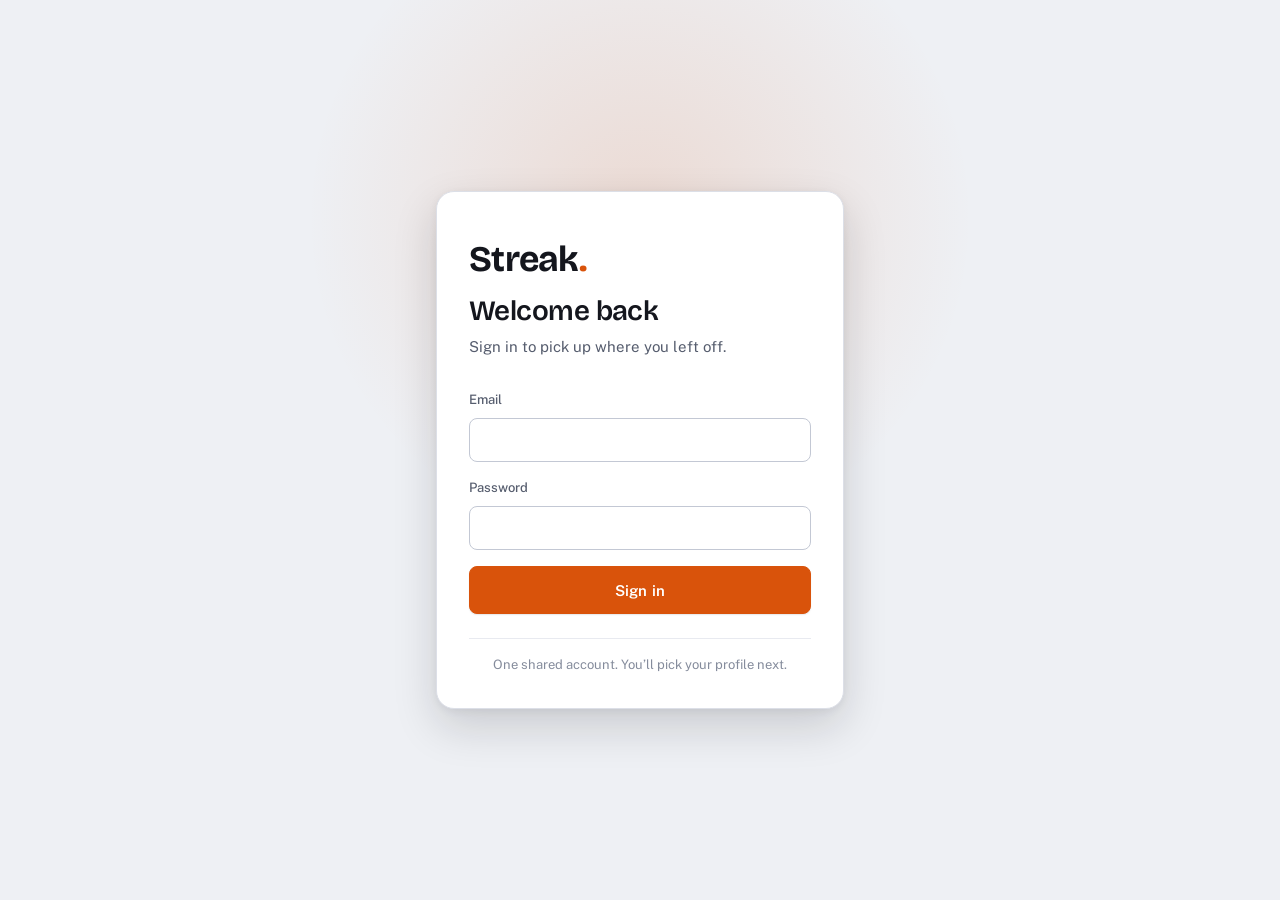
==== index.html @ fbc91087 "Add files via upload" ====
<!doctype html>
<html lang="en" data-booting>
<head>
  <meta charset="utf-8" />
  <meta name="viewport" content="width=device-width, initial-scale=1" />
  <meta name="color-scheme" content="light dark" />
  <meta http-equiv="Cache-Control" content="no-cache" />
  <meta name="description" content="Streak. — habits, finances and a trading journal in one place." />
  <title>Sign in · Streak.</title>

  <link rel="preconnect" href="https://fonts.googleapis.com" />
  <link rel="preconnect" href="https://fonts.gstatic.com" crossorigin />
  <link
    href="https://fonts.googleapis.com/css2?family=Bricolage+Grotesque:opsz,wdth,wght@12..96,75..100,400..800&family=JetBrains+Mono:wght@400;500;600&family=Public+Sans:ital,wght@0,400;0,500;0,600;1,400&display=swap"
    rel="stylesheet" />

  <link rel="stylesheet" href="css/tokens.css?v=42" />
  <link rel="stylesheet" href="css/base.css?v=42" />
  <link rel="stylesheet" href="css/components.css?v=42" />
</head>

<body class="auth-page">
  <main class="auth-card">
    <div class="auth-card__head">
      <span class="wordmark wordmark--lg"><b>Streak</b><i>.</i></span>
      <h1>Welcome back</h1>
      <p class="muted">Sign in to pick up where you left off.</p>
    </div>

    <form class="auth-form" id="signin-form" novalidate>
      <p class="banner banner--error" id="form-error" role="alert" hidden></p>

      <div class="field">
        <label class="label" for="email">Email</label>
        <input
          class="input"
          id="email"
          name="email"
          type="email"
          inputmode="email"
          autocomplete="username"
          autocapitalize="off"
          spellcheck="false"
          required
          autofocus />
      </div>

      <div class="field">
        <label class="label" for="password">Password</label>
        <input
          class="input"
          id="password"
          name="password"
          type="password"
          autocomplete="current-password"
          required />
      </div>

      <button class="btn btn--primary btn--lg btn--block" type="submit" id="submit">
        Sign in
      </button>
    </form>

    <p class="auth-note">One shared account. You’ll pick your profile next.</p>
  </main>

  <script type="module">
    import { redirectIfSignedIn, signIn, goTo, PICKER_PAGE } from './js/auth.js?v=42';
    import { showBanner, setBusy } from './js/ui.js?v=42';

    // Already signed in? Straight to the picker; the form never renders.
    await redirectIfSignedIn();

    const form = document.getElementById('signin-form');
    const errorBanner = document.getElementById('form-error');
    const submit = document.getElementById('submit');
    const email = document.getElementById('email');
    const password = document.getElementById('password');

    form.addEventListener('submit', async (event) => {
      event.preventDefault();
      showBanner(errorBanner, null);

      if (!email.value.trim()) {
        showBanner(errorBanner, 'Enter the email you sign in with.');
        email.focus();
        return;
      }
      if (!password.value) {
        showBanner(errorBanner, 'Enter your password.');
        password.focus();
        return;
      }

      setBusy(submit, true, 'Signing in…');
      try {
        await signIn(email.value, password.value);
        goTo(PICKER_PAGE);
      } catch (error) {
        setBusy(submit, false);
        showBanner(errorBanner, error.message);
        password.select();
      }
    });

    // Clear the error as soon as they start fixing it.
    for (const input of [email, password]) {
      input.addEventListener('input', () => showBanner(errorBanner, null), { once: false });
    }
  </script>
</body>
</html>
---- css/tokens.css ----
/* ==========================================================================
   Streak. — design tokens
   The only file in the project allowed to contain a raw colour value.
   Themes flip via [data-theme] on <html>; with no attribute we follow the OS.
   ========================================================================== */

:root {
  /* ---------- type ---------------------------------------------------- */
  /* Display carries the personality (the wordmark, the streak count, page
     titles). Body is quiet and legible. Mono is the number face — every
     figure in the app is set in it so columns line up. */
  --font-display: 'Bricolage Grotesque', 'Segoe UI Variable Display', system-ui, sans-serif;
  --font-body: 'Public Sans', 'Segoe UI', system-ui, -apple-system, sans-serif;
  --font-mono: 'JetBrains Mono', ui-monospace, 'Cascadia Mono', 'Consolas', monospace;

  --text-2xs: 0.6875rem;  /* 11 — table micro-labels */
  --text-xs:  0.75rem;    /* 12 */
  --text-sm:  0.8125rem;  /* 13 */
  --text-base:0.9375rem;  /* 15 — body */
  --text-md:  1.0625rem;  /* 17 */
  --text-lg:  1.375rem;   /* 22 */
  --text-xl:  1.75rem;    /* 28 */
  --text-2xl: 2.25rem;    /* 36 */
  --text-3xl: 3rem;       /* 48 */
  --text-4xl: 4.25rem;    /* 68 — the streak counter, nothing else */

  --leading-tight: 1.1;
  --leading-snug: 1.35;
  --leading-normal: 1.55;

  --tracking-tight: -0.02em;
  --tracking-normal: 0;
  --tracking-wide: 0.06em;
  --tracking-caps: 0.09em;

  --weight-normal: 400;
  --weight-medium: 500;
  --weight-semibold: 600;
  --weight-bold: 700;

  /* ---------- space ---------------------------------------------------- */
  --space-1: 0.25rem;   /* 4  */
  --space-2: 0.5rem;    /* 8  */
  --space-3: 0.75rem;   /* 12 */
  --space-4: 1rem;      /* 16 */
  --space-5: 1.5rem;    /* 24 */
  --space-6: 2rem;      /* 32 */
  --space-7: 2.5rem;    /* 40 */
  --space-8: 3.5rem;    /* 56 */
  --space-9: 5rem;      /* 80 */

  /* ---------- shape ---------------------------------------------------- */
  --radius-xs: 4px;
  --radius-sm: 8px;
  --radius-md: 12px;
  --radius-lg: 18px;
  --radius-xl: 26px;
  --radius-pill: 999px;

  --border-width: 1px;

  /* ---------- motion --------------------------------------------------- */
  --ease-out: cubic-bezier(0.2, 0.8, 0.2, 1);
  --ease-in-out: cubic-bezier(0.65, 0, 0.35, 1);
  --duration-fast: 110ms;
  --duration-base: 180ms;
  --duration-slow: 300ms;

  /* ---------- layout --------------------------------------------------- */
  --page-max: 1180px;
  --page-gutter: var(--space-5);
  --topbar-height: 60px;

  --z-base: 1;
  --z-sticky: 100;
  --z-modal: 400;
  --z-toast: 500;

  /* ======================================================================
     LIGHT THEME (default)
     Cool paper, not cream. Ink is blue-black, never pure #000.
     ====================================================================== */

  /* surfaces, back to front */
  --bg:            #eef0f4;
  --surface:       #ffffff;
  --surface-2:     #f5f6f9;
  --surface-sunk:  #e5e8ee;
  --surface-inverse: #14161d;

  /* lines */
  --border:        #dcdfe7;
  --border-strong: #c3c8d4;
  --border-subtle: #e8eaf0;

  /* text */
  --text:          #14161d;
  --text-muted:    #565d6e;
  --text-faint:    #858c9c;
  --text-inverse:  #f6f7fa;
  --text-on-accent:#ffffff;

  /* accent — ember. The streak is a flame; the app is named after it, so the
     one saturated colour in the chrome belongs to it. Green/red stay reserved
     for money so they never read as "brand". */
  --accent:        #d9530b;
  --accent-hover:  #bf480a;
  --accent-active: #a43e08;
  --accent-soft:   #fdece1;
  --accent-rgb:    217 83 11;

  --flame-from:    #f7a13b;
  --flame-to:      #d9530b;

  /* The climber. A mid-grey that holds against the mountain's --surface-2 in
     both themes, plus a near-white for muzzle, chest and paws. These are their
     own pair because no surface token stays light in dark mode — --surface is
     #ffffff here and #171a23 there, so white paws would turn black. */
  --cat-fur:       #7d8695;
  --cat-light:     #f7f9fc;
  --cat-line:      #2a2f3d;

  /* data / money */
  --positive:      #0b7d55;
  --positive-soft: #e2f4ec;
  --positive-rgb:  11 125 85;
  --negative:      #c33a34;
  --negative-soft: #fce9e8;
  --negative-rgb:  195 58 52;
  --neutral:       #6b7280;
  --neutral-soft:  #eceef2;

  /* status */
  --warning:       #a96a00;
  --warning-soft:  #fdf1dc;
  --info:          #2b5fd9;
  --info-soft:     #e6ecfd;

  /* interaction */
  --focus:         #1f5fe0;
  --overlay:       rgb(18 20 27 / 0.42);
  --hover-wash:    rgb(18 20 27 / 0.04);
  --press-wash:    rgb(18 20 27 / 0.08);
  --track:         #d8dbe4;

  --shadow-sm: 0 1px 2px rgb(18 20 27 / 0.06), 0 1px 1px rgb(18 20 27 / 0.04);
  --shadow-md: 0 4px 12px rgb(18 20 27 / 0.08), 0 1px 3px rgb(18 20 27 / 0.05);
  --shadow-lg: 0 18px 44px rgb(18 20 27 / 0.16), 0 2px 8px rgb(18 20 27 / 0.06);
  --shadow-accent: 0 6px 20px rgb(var(--accent-rgb) / 0.28);

  /* Chart series — assigned in charts.js, in this fixed order, never cycled.
     Six slots, each a different hue family; a seventh category folds into
     "Other" rather than inventing a colour. Validated for every pair, not just
     neighbours: lightness band, chroma floor, protan/deutan/tritan separation,
     and 3:1 against the chart surface. Dark is its own set of steps, not a
     lightened flip of these. Re-run the checker before changing any of them. */
  --series-1: #d9530b;  /* ember  */
  --series-2: #057aa5;  /* teal   */
  --series-3: #4d9965;  /* green  */
  --series-4: #a282cb;  /* lilac  */
  --series-5: #604183;  /* violet */
  --series-6: #883d22;  /* brick  */
  --series-other: #6b7280;
}

/* ======================================================================
   DARK THEME
   Deep indigo-slate. Not near-black, not a grey wash — it has a hue.
   ====================================================================== */
:root[data-theme='dark'] {
  --bg:            #0e1017;
  --surface:       #171a23;
  --surface-2:     #1e2230;
  --surface-sunk:  #0a0c12;
  --surface-inverse: #f2f4f8;

  --border:        #2a2f3d;
  --border-strong: #3b4254;
  --border-subtle: #21262f;

  --text:          #e9ebf2;
  --text-muted:    #9aa2b6;
  --text-faint:    #6d768c;
  --text-inverse:  #14161d;
  --text-on-accent:#1a0d04;

  --accent:        #ff8a3d;
  --accent-hover:  #ff9d5c;
  --accent-active: #f0762a;
  --accent-soft:   #2c1b10;
  --accent-rgb:    255 138 61;

  --flame-from:    #ffc36b;
  --flame-to:      #ff6a2b;

  /* Fur lifts and the light tone drops, so both stay readable on the dark
     mountain; the line stays near-black, as an outline should. */
  --cat-fur:       #8e97a8;
  --cat-light:     #eef1f7;
  --cat-line:      #12141b;

  --positive:      #3ed69a;
  --positive-soft: #122b23;
  --positive-rgb:  62 214 154;
  --negative:      #ff6b66;
  --negative-soft: #2e1717;
  --negative-rgb:  255 107 102;
  --neutral:       #8b93a6;
  --neutral-soft:  #232735;

  --warning:       #e8b04b;
  --warning-soft:  #2b2213;
  --info:          #6f9bff;
  --info-soft:     #151d33;

  --focus:         #7aa5ff;
  --overlay:       rgb(4 5 8 / 0.66);
  --hover-wash:    rgb(255 255 255 / 0.05);
  --press-wash:    rgb(255 255 255 / 0.09);
  --track:         #2f3546;

  --shadow-sm: 0 1px 2px rgb(0 0 0 / 0.5);
  --shadow-md: 0 6px 18px rgb(0 0 0 / 0.45);
  --shadow-lg: 0 24px 56px rgb(0 0 0 / 0.6);
  --shadow-accent: 0 6px 24px rgb(var(--accent-rgb) / 0.3);

  --series-1: #ca6d2b;  /* ember  */
  --series-2: #1276a4;  /* teal   */
  --series-3: #3ea17a;  /* green  */
  --series-4: #9284ce;  /* lilac  */
  --series-5: #6b4fd1;  /* violet */
  --series-6: #9e506f;  /* mauve  */
  --series-other: #8b93a6;
}

/* No explicit choice yet (pre-login, or "System") — follow the OS.
   Duplicated rather than @import-ed so a theme swap is one attribute. */
@media (prefers-color-scheme: dark) {
  :root:not([data-theme='light']):not([data-theme='dark']) {
    --bg:            #0e1017;
    --surface:       #171a23;
    --surface-2:     #1e2230;
    --surface-sunk:  #0a0c12;
    --surface-inverse: #f2f4f8;

    --border:        #2a2f3d;
    --border-strong: #3b4254;
    --border-subtle: #21262f;

    --text:          #e9ebf2;
    --text-muted:    #9aa2b6;
    --text-faint:    #6d768c;
    --text-inverse:  #14161d;
    --text-on-accent:#1a0d04;

    --accent:        #ff8a3d;
    --accent-hover:  #ff9d5c;
    --accent-active: #f0762a;
    --accent-soft:   #2c1b10;
    --accent-rgb:    255 138 61;

    --flame-from:    #ffc36b;
    --flame-to:      #ff6a2b;

    --cat-fur:       #8e97a8;
    --cat-light:     #eef1f7;
    --cat-line:      #12141b;

    --positive:      #3ed69a;
    --positive-soft: #122b23;
    --positive-rgb:  62 214 154;
    --negative:      #ff6b66;
    --negative-soft: #2e1717;
    --negative-rgb:  255 107 102;
    --neutral:       #8b93a6;
    --neutral-soft:  #232735;

    --warning:       #e8b04b;
    --warning-soft:  #2b2213;
    --info:          #6f9bff;
    --info-soft:     #151d33;

    --focus:         #7aa5ff;
    --overlay:       rgb(4 5 8 / 0.66);
    --hover-wash:    rgb(255 255 255 / 0.05);
    --press-wash:    rgb(255 255 255 / 0.09);
    --track:         #2f3546;

    --shadow-sm: 0 1px 2px rgb(0 0 0 / 0.5);
    --shadow-md: 0 6px 18px rgb(0 0 0 / 0.45);
    --shadow-lg: 0 24px 56px rgb(0 0 0 / 0.6);
    --shadow-accent: 0 6px 24px rgb(var(--accent-rgb) / 0.3);

    --series-1: #ca6d2b;  /* ember  */
    --series-2: #1276a4;  /* teal   */
    --series-3: #3ea17a;  /* green  */
    --series-4: #9284ce;  /* lilac  */
    --series-5: #6b4fd1;  /* violet */
    --series-6: #9e506f;  /* mauve  */
    --series-other: #8b93a6;
  }
}

/* Profile avatar palette. Offered in the "add profile" swatch picker and
   stored per profile as a hex string, so these are values not variables. */
:root {
  --avatar-1: #d9530b;
  --avatar-2: #2b5fd9;
  --avatar-3: #0b7d55;
  --avatar-4: #8b5cf6;
  --avatar-5: #0e8ea3;
  --avatar-6: #c2417f;
  --avatar-7: #b8860b;
  --avatar-8: #4a5568;
}
---- css/base.css ----
/* ==========================================================================
   Streak. — reset, typography, layout primitives
   No literal colours here. Everything comes from tokens.css.
   ========================================================================== */

*,
*::before,
*::after { box-sizing: border-box; }

* { margin: 0; }

html {
  -webkit-text-size-adjust: 100%;
  text-size-adjust: 100%;
  color-scheme: light;
  scrollbar-color: var(--border-strong) transparent;
  /* How much of the top of the viewport is covered by pinned chrome, so that
     anything the browser scrolls to of its own accord — a focused control, an
     in-page anchor — clears it instead of landing underneath. Pages with a
     sticky banner set --sticky-top from JS once they know its height; on pages
     without one the fallback is just the top bar. */
  scroll-padding-top: calc(var(--sticky-top, var(--topbar-height)) + var(--space-3));
}
:root[data-theme='dark'] { color-scheme: dark; }
@media (prefers-color-scheme: dark) {
  :root:not([data-theme='light']):not([data-theme='dark']) { color-scheme: dark; }
}

body {
  min-height: 100dvh;
  background: var(--bg);
  color: var(--text);
  font-family: var(--font-body);
  font-size: var(--text-base);
  line-height: var(--leading-normal);
  font-synthesis-weight: none;
  -webkit-font-smoothing: antialiased;
  text-rendering: optimizeLegibility;
}

/* The session guard hides the page until auth.js has decided whether this
   visitor belongs here — otherwise protected content flashes before the
   redirect. The animation is a failsafe: if the module never runs (CDN down,
   JS error), the page reveals itself after 4s instead of staying blank
   forever. Zero-duration, so it is motion-safe. */
html[data-booting] body {
  visibility: hidden;
  animation: guard-failsafe 0s linear 4s forwards;
}
@keyframes guard-failsafe { to { visibility: visible; } }

img, svg, video, canvas { display: block; max-width: 100%; }
svg { fill: currentColor; }

input, button, textarea, select {
  font: inherit;
  color: inherit;
}

button { background: none; border: none; padding: 0; cursor: pointer; }

/* ---------- headings ------------------------------------------------- */

h1, h2, h3, h4 {
  font-family: var(--font-display);
  font-weight: var(--weight-semibold);
  line-height: var(--leading-tight);
  letter-spacing: var(--tracking-tight);
  text-wrap: balance;
}
h1 { font-size: var(--text-xl); }
h2 { font-size: var(--text-lg); }
h3 { font-size: var(--text-md); }
h4 { font-size: var(--text-base); }

p { text-wrap: pretty; }

a {
  color: var(--accent);
  text-decoration-thickness: 1px;
  text-underline-offset: 0.2em;
}
a:hover { color: var(--accent-hover); }

small { font-size: var(--text-sm); }

::selection {
  background: var(--accent);
  color: var(--text-on-accent);
}

/* ---------- focus ------------------------------------------------------ */

:focus { outline: none; }
:focus-visible {
  outline: 2px solid var(--focus);
  outline-offset: 2px;
  border-radius: var(--radius-xs);
}

/* ---------- numbers ---------------------------------------------------- */
/* Every figure in the product — P&L, R:R, amounts, streak counts — is set
   in the mono face with tabular figures so columns align. */

.num,
[data-num],
td.num,
th.num {
  font-family: var(--font-mono);
  font-variant-numeric: tabular-nums;
  font-feature-settings: 'tnum' 1, 'zero' 1;
  letter-spacing: -0.01em;
}
.num--positive { color: var(--positive); }
.num--negative { color: var(--negative); }
.num--muted { color: var(--text-muted); }

/* ---------- layout primitives ------------------------------------------ */

.page {
  width: 100%;
  max-width: var(--page-max);
  margin-inline: auto;
  padding-inline: var(--page-gutter);
  padding-block: var(--space-6) var(--space-9);
}

.page-head {
  display: flex;
  flex-wrap: wrap;
  align-items: flex-end;
  justify-content: space-between;
  gap: var(--space-4);
  margin-bottom: var(--space-6);
}
.page-head h1 { font-size: var(--text-2xl); }
.page-head p { color: var(--text-muted); }

/* The greeting under the heading. Soft, unhurried, and deliberately without
   animation — it should read like a note left on the counter, not an event. */
.greeting {
  margin-top: var(--space-2);
  max-width: 52ch;
  font-family: var(--font-display);
  font-size: var(--text-md);
  font-weight: var(--weight-normal);
  line-height: var(--leading-snug);
  color: var(--text-muted);
  text-wrap: pretty;
}

.stack { display: flex; flex-direction: column; gap: var(--space-4); }
.stack-sm { display: flex; flex-direction: column; gap: var(--space-2); }
.stack-lg { display: flex; flex-direction: column; gap: var(--space-6); }

.row {
  display: flex;
  align-items: center;
  gap: var(--space-3);
}
.row-between { justify-content: space-between; }
.row-end { justify-content: flex-end; }
.row-wrap { flex-wrap: wrap; }

.grid {
  display: grid;
  gap: var(--space-4);
  grid-template-columns: repeat(auto-fill, minmax(min(240px, 100%), 1fr));
}

.spacer { flex: 1 1 auto; }

/* ---------- text utilities --------------------------------------------- */

.muted { color: var(--text-muted); }
.faint { color: var(--text-faint); }
.eyebrow {
  font-size: var(--text-2xs);
  font-weight: var(--weight-semibold);
  letter-spacing: var(--tracking-caps);
  text-transform: uppercase;
  color: var(--text-faint);
}
.display { font-family: var(--font-display); letter-spacing: var(--tracking-tight); }
.truncate { overflow: hidden; text-overflow: ellipsis; white-space: nowrap; }

/* Visible only to screen readers, until focused (skip links). */
.sr-only {
  position: absolute;
  width: 1px; height: 1px;
  padding: 0; margin: -1px;
  overflow: hidden;
  clip-path: inset(50%);
  white-space: nowrap;
}
.sr-only:focus-visible {
  position: fixed;
  top: var(--space-3); left: var(--space-3);
  width: auto; height: auto;
  padding: var(--space-2) var(--space-4);
  clip-path: none;
  background: var(--surface);
  border: var(--border-width) solid var(--border-strong);
  border-radius: var(--radius-sm);
  z-index: var(--z-toast);
}

[hidden] { display: none !important; }

/* ---------- motion ------------------------------------------------------ */

/* Motion is ON by default, whatever the operating system says.
 *
 * This app deliberately overrides the OS "reduce motion" preference. The
 * animations are the product here, not decoration — the climber's height is
 * how today's progress is read — and with the system setting on, the app came
 * up with all of it switched off.
 *
 * Every reduced-motion block in this project is gated on one attribute, so
 * putting the operating system back in charge is a single edit:
 *
 *     <html data-motion="system">
 *
 * With that attribute present, this rule and its counterparts in
 * components.css take effect exactly as they did before, and
 * prefersReducedMotion() in ui.js and charts.js agrees with them. With the
 * attribute absent — the default — motion always plays.
 */
@media (prefers-reduced-motion: reduce) {
  :root[data-motion='system'] *,
  :root[data-motion='system'] *::before,
  :root[data-motion='system'] *::after {
    animation-duration: 0.001ms !important;
    animation-iteration-count: 1 !important;
    transition-duration: 0.001ms !important;
    scroll-behavior: auto !important;
  }
}

/* ---------- scrollbars (WebKit) ----------------------------------------- */

::-webkit-scrollbar { width: 10px; height: 10px; }
::-webkit-scrollbar-track { background: transparent; }
::-webkit-scrollbar-thumb {
  background: var(--border-strong);
  border: 3px solid var(--bg);
  border-radius: var(--radius-pill);
}
::-webkit-scrollbar-thumb:hover { background: var(--text-faint); }

/* ---------- touch targets ------------------------------------------------ */

/* On a touch screen every control clears 44px. Desktop keeps its density —
   a mouse doesn't need the room, and the tables would double in height. */
@media (pointer: coarse) {
  .btn,
  .btn--sm,
  .btn--icon,
  .input,
  .select,
  .segmented button,
  .calendar__arrow,
  .toast__close,
  .collapse > summary {
    min-height: 44px;
  }
  .btn--icon { width: 44px; }
  .swatch { width: 44px; height: 44px; }
  .task-row input[type='checkbox'],
  .rule input[type='checkbox'] {
    width: 24px;
    height: 24px;
  }
  /* The row itself is the target; the box just has to be hittable inside it. */
  .task-row, .rule { padding-block: var(--space-3); }
  .habit-check { width: 44px; height: 44px; }
  .edit-row { padding-block: var(--space-2); }
}

/* ---------- narrow screens ----------------------------------------------- */

/* 375px is the floor: nothing may scroll sideways at that width except the
   things that are meant to (tables, the calendar's own grid). */
@media (max-width: 420px) {
  :root { --page-gutter: var(--space-4); }

  .page { padding-block: var(--space-5) var(--space-8); }
  .page-head { gap: var(--space-3); }
  .page-head h1 { font-size: var(--text-xl); }

  .card, .panel { padding: var(--space-4); }
  .modal { width: calc(100vw - var(--space-4) * 2); }
  .modal__head, .modal__body, .modal__foot { padding-inline: var(--space-4); }
  .modal__foot { flex-direction: column-reverse; }
  .modal__foot .btn { width: 100%; }

  /* Stack anything that was a row of controls. */
  .quick-add > * { flex: 1 1 100%; }
  .entry-form, .form-grid { grid-template-columns: 1fr; }
  .segmented { width: 100%; }
  .segmented button { flex: 1 1 0; }

  .stat-strip { grid-template-columns: repeat(2, minmax(0, 1fr)); }
  .stat-card__value { font-size: var(--text-md); }

  .objective-grid { grid-template-columns: 1fr; }
  .cal-cell { min-height: 38px; }
  .cal-cell__count { display: none; }

  .streak__value { font-size: var(--text-3xl); }
}

/* ---------- print -------------------------------------------------------- */

@media print {
  body { background: none; }
  .topbar, .toast-region, .btn { display: none !important; }
}
---- css/components.css ----
/* ==========================================================================
   Streak. — components
   Buttons, forms, cards, tables, modals, nav, toasts, and the streak mark.
   No literal colours here. Everything comes from tokens.css.
   ========================================================================== */

/* ==========================================================================
   Wordmark
   The name is always "Streak." — the period is part of it, and it carries
   the accent so the brand colour is stated once, small, in every view.
   ========================================================================== */

.wordmark {
  font-family: var(--font-display);
  font-weight: var(--weight-bold);
  font-size: var(--text-md);
  letter-spacing: var(--tracking-tight);
  color: var(--text);
  text-decoration: none;
  display: inline-flex;
  align-items: baseline;
}
.wordmark:hover { color: var(--text); }
.wordmark b { font-weight: inherit; }
.wordmark i {
  font-style: normal;
  color: var(--accent);
}
.wordmark--lg { font-size: var(--text-2xl); }

/* ==========================================================================
   Buttons
   ========================================================================== */

.btn {
  --btn-bg: transparent;
  --btn-fg: var(--text);
  --btn-border: transparent;
  display: inline-flex;
  align-items: center;
  justify-content: center;
  gap: var(--space-2);
  min-height: 40px;
  padding: 0 var(--space-4);
  border: var(--border-width) solid var(--btn-border);
  border-radius: var(--radius-sm);
  background: var(--btn-bg);
  color: var(--btn-fg);
  font-size: var(--text-sm);
  font-weight: var(--weight-semibold);
  letter-spacing: 0.01em;
  white-space: nowrap;
  cursor: pointer;
  transition:
    background var(--duration-fast) var(--ease-out),
    border-color var(--duration-fast) var(--ease-out),
    transform var(--duration-fast) var(--ease-out),
    box-shadow var(--duration-fast) var(--ease-out);
}
.btn:active:not(:disabled) { transform: translateY(1px); }
.btn:disabled,
.btn[aria-disabled='true'] {
  opacity: 0.5;
  cursor: not-allowed;
  transform: none;
}

.btn--primary {
  --btn-bg: var(--accent);
  --btn-fg: var(--text-on-accent);
  --btn-border: var(--accent);
  box-shadow: var(--shadow-sm);
}
.btn--primary:hover:not(:disabled) {
  --btn-bg: var(--accent-hover);
  --btn-border: var(--accent-hover);
  box-shadow: var(--shadow-accent);
}
.btn--primary:active:not(:disabled) {
  --btn-bg: var(--accent-active);
  --btn-border: var(--accent-active);
}

.btn--secondary {
  --btn-bg: var(--surface);
  --btn-fg: var(--text);
  --btn-border: var(--border-strong);
}
.btn--secondary:hover:not(:disabled) { --btn-bg: var(--surface-2); }

.btn--ghost { --btn-fg: var(--text-muted); }
.btn--ghost:hover:not(:disabled) {
  --btn-bg: var(--hover-wash);
  --btn-fg: var(--text);
}

.btn--danger {
  --btn-fg: var(--negative);
  --btn-border: var(--border);
}
.btn--danger:hover:not(:disabled) {
  --btn-bg: var(--negative-soft);
  --btn-border: var(--negative);
}

.btn--block { width: 100%; }
.btn--lg { min-height: 48px; padding-inline: var(--space-5); font-size: var(--text-base); }
.btn--sm { min-height: 32px; padding-inline: var(--space-3); font-size: var(--text-xs); }

.btn--icon {
  min-height: 40px;
  width: 40px;
  padding: 0;
  border-radius: var(--radius-sm);
  color: var(--text-muted);
}
.btn--icon:hover:not(:disabled) { background: var(--hover-wash); color: var(--text); }

/* Busy state: the label is swapped for a spinner by ui.js setBusy(). */
.btn__spinner {
  width: 15px;
  height: 15px;
  border: 2px solid currentColor;
  border-right-color: transparent;
  border-radius: 50%;
  animation: spin 620ms linear infinite;
}
@keyframes spin { to { transform: rotate(360deg); } }

/* ==========================================================================
   Forms
   ========================================================================== */

.field { display: flex; flex-direction: column; gap: var(--space-2); }

.label {
  font-size: var(--text-sm);
  font-weight: var(--weight-medium);
  color: var(--text-muted);
}

.input,
.select,
.textarea {
  width: 100%;
  min-height: 44px;
  padding: var(--space-2) var(--space-3);
  background: var(--surface);
  color: var(--text);
  border: var(--border-width) solid var(--border-strong);
  border-radius: var(--radius-sm);
  font-size: var(--text-base);
  transition:
    border-color var(--duration-fast) var(--ease-out),
    box-shadow var(--duration-fast) var(--ease-out);
}
.input::placeholder,
.textarea::placeholder { color: var(--text-faint); }

.input:hover:not(:disabled),
.select:hover:not(:disabled),
.textarea:hover:not(:disabled) { border-color: var(--text-faint); }

.input:focus-visible,
.select:focus-visible,
.textarea:focus-visible {
  outline: none;
  border-color: var(--focus);
  box-shadow: 0 0 0 3px rgb(var(--accent-rgb) / 0.18);
}

.input:disabled,
.select:disabled,
.textarea:disabled {
  background: var(--surface-sunk);
  color: var(--text-faint);
  cursor: not-allowed;
}

.input[aria-invalid='true'],
.select[aria-invalid='true'] {
  border-color: var(--negative);
}

/* The reason, under the field it belongs to rather than at the top of a form. */
.field__error {
  font-size: var(--text-sm);
  color: var(--negative);
  display: flex;
  gap: var(--space-2);
}
.field__error::before { content: '↑'; opacity: 0.7; }

.textarea { min-height: 96px; resize: vertical; line-height: var(--leading-snug); }

/* Numbers are typed and read in the mono face, same as everywhere else. */
.input[type='number'],
.input[type='date'],
.input--num {
  font-family: var(--font-mono);
  font-variant-numeric: tabular-nums;
}

.select {
  appearance: none;
  padding-right: var(--space-6);
  background-image: linear-gradient(45deg, transparent 50%, currentColor 50%),
                    linear-gradient(135deg, currentColor 50%, transparent 50%);
  background-position: right var(--space-4) center, right calc(var(--space-4) - 5px) center;
  background-size: 5px 5px, 5px 5px;
  background-repeat: no-repeat;
  cursor: pointer;
}

.hint { font-size: var(--text-sm); color: var(--text-faint); }
.error-text { font-size: var(--text-sm); color: var(--negative); }

/* Inline form-level message (login failures, save failures). */
.banner {
  display: flex;
  gap: var(--space-3);
  align-items: flex-start;
  padding: var(--space-3) var(--space-4);
  border-radius: var(--radius-sm);
  font-size: var(--text-sm);
  border: var(--border-width) solid transparent;
}
.banner--error {
  background: var(--negative-soft);
  border-color: rgb(var(--negative-rgb) / 0.35);
  color: var(--negative);
}
.banner--info { background: var(--info-soft); color: var(--info); }
.banner--success { background: var(--positive-soft); color: var(--positive); }

/* Toggle switch (habit active flags, rule checklist, appearance) */
.switch {
  position: relative;
  display: inline-flex;
  align-items: center;
  flex-shrink: 0;
  width: 44px;
  height: 26px;
  cursor: pointer;
}
.switch input {
  position: absolute;
  opacity: 0;
  width: 100%; height: 100%;
  margin: 0;
  cursor: pointer;
}
.switch__track {
  width: 100%;
  height: 100%;
  border-radius: var(--radius-pill);
  background: var(--track);
  transition: background var(--duration-base) var(--ease-out);
}
.switch__track::after {
  content: '';
  position: absolute;
  top: 3px; left: 3px;
  width: 20px; height: 20px;
  border-radius: 50%;
  background: var(--surface);
  box-shadow: var(--shadow-sm);
  transition: transform var(--duration-base) var(--ease-out);
}
.switch input:checked + .switch__track { background: var(--accent); }
.switch input:checked + .switch__track::after { transform: translateX(18px); }
.switch input:focus-visible + .switch__track {
  outline: 2px solid var(--focus);
  outline-offset: 2px;
}

/* Segmented control (long/short, comparison/solo, settings tabs) */
.segmented {
  display: inline-flex;
  /* Long labels wrap to a second row rather than pushing past the viewport. */
  flex-wrap: wrap;
  padding: 3px;
  gap: 2px;
  background: var(--surface-sunk);
  border-radius: var(--radius-sm);
}
.segmented button {
  padding: var(--space-2) var(--space-4);
  border-radius: calc(var(--radius-sm) - 2px);
  font-size: var(--text-sm);
  font-weight: var(--weight-medium);
  color: var(--text-muted);
  transition: background var(--duration-fast) var(--ease-out),
              color var(--duration-fast) var(--ease-out);
}
.segmented button:hover { color: var(--text); }
.segmented button[aria-pressed='true'],
.segmented button[aria-selected='true'] {
  background: var(--surface);
  color: var(--text);
  box-shadow: var(--shadow-sm);
}

/* Colour swatch picker (profile colour) */
.swatches { display: flex; flex-wrap: wrap; gap: var(--space-2); }
.swatch {
  width: 34px;
  height: 34px;
  border-radius: 50%;
  border: 2px solid transparent;
  outline-offset: 3px;
  background-clip: content-box;
  padding: 3px;
  transition: transform var(--duration-fast) var(--ease-out);
}
.swatch:hover { transform: scale(1.08); }
.swatch[aria-pressed='true'] { border-color: var(--text); }

/* ==========================================================================
   Cards & surfaces
   ========================================================================== */

.card {
  background: var(--surface);
  border: var(--border-width) solid var(--border);
  border-radius: var(--radius-md);
  padding: var(--space-5);
}
.card--flush { padding: 0; overflow: hidden; }
.card--raised { box-shadow: var(--shadow-md); }

.card__head {
  display: flex;
  align-items: center;
  justify-content: space-between;
  gap: var(--space-3);
  margin-bottom: var(--space-4);
}
.card__title {
  font-family: var(--font-display);
  font-size: var(--text-md);
  font-weight: var(--weight-semibold);
}

/* Stat tile (win rate, total P&L, net…) */
.stat {
  display: flex;
  flex-direction: column;
  gap: var(--space-1);
  padding: var(--space-4);
  background: var(--surface);
  border: var(--border-width) solid var(--border);
  border-radius: var(--radius-md);
}
.stat__label {
  font-size: var(--text-2xs);
  font-weight: var(--weight-semibold);
  letter-spacing: var(--tracking-caps);
  text-transform: uppercase;
  color: var(--text-faint);
}
.stat__value {
  font-family: var(--font-mono);
  font-variant-numeric: tabular-nums;
  font-size: var(--text-lg);
  font-weight: var(--weight-medium);
  letter-spacing: var(--tracking-tight);
}
.stat__meta { font-size: var(--text-sm); color: var(--text-muted); }

/* ==========================================================================
   Avatar
   Colour comes from the profile row, so it is set inline as --avatar.
   ========================================================================== */

.avatar {
  --avatar: var(--neutral);
  display: grid;
  place-items: center;
  flex-shrink: 0;
  width: 40px;
  height: 40px;
  border-radius: 50%;
  background: var(--avatar);
  color: var(--text-on-accent);
  font-family: var(--font-display);
  font-weight: var(--weight-bold);
  font-size: var(--text-sm);
  line-height: 1;
  letter-spacing: 0;
  text-transform: uppercase;
  -webkit-user-select: none;
  user-select: none;
}
.avatar--lg { width: 64px; height: 64px; font-size: var(--text-lg); }
.avatar--xl { width: 84px; height: 84px; font-size: var(--text-xl); }
.avatar--sm { width: 28px; height: 28px; font-size: var(--text-xs); }

/* ==========================================================================
   The streak mark — the signature element
   A flame whose glow scales with the count, the number in the display face
   over a flame gradient, and the last seven days as a row of embers.
   ========================================================================== */

.streak {
  display: inline-flex;
  align-items: center;
  gap: var(--space-3);
}

.streak__flame {
  position: relative;
  display: grid;
  place-items: center;
  width: 44px;
  height: 44px;
  flex-shrink: 0;
}
.streak__flame::before {
  content: '';
  position: absolute;
  inset: 0;
  border-radius: 50%;
  background: radial-gradient(circle at 50% 62%,
    rgb(var(--accent-rgb) / 0.38), transparent 68%);
  animation: ember 3.4s var(--ease-in-out) infinite;
}
.streak__flame svg {
  position: relative;
  width: 26px;
  height: 26px;
  fill: url(#streak-flame-gradient);
  color: var(--accent);
}
@keyframes ember {
  0%, 100% { transform: scale(1); opacity: 0.85; }
  50%      { transform: scale(1.14); opacity: 1; }
}

.streak__value {
  font-family: var(--font-display);
  font-size: var(--text-4xl);
  font-weight: var(--weight-bold);
  line-height: 0.9;
  letter-spacing: -0.045em;
  font-variant-numeric: tabular-nums;
  background: linear-gradient(168deg, var(--flame-from), var(--flame-to));
  -webkit-background-clip: text;
  background-clip: text;
  color: transparent;
}
/* A count of zero is not a flame — it is an invitation. */
.streak[data-count='0'] .streak__value {
  background: none;
  color: var(--text-faint);
  -webkit-text-fill-color: currentColor;
}
.streak[data-count='0'] .streak__flame::before { animation: none; opacity: 0.25; }

.streak__unit {
  display: block;
  font-size: var(--text-2xs);
  font-weight: var(--weight-semibold);
  letter-spacing: var(--tracking-caps);
  text-transform: uppercase;
  color: var(--text-faint);
  margin-top: var(--space-1);
}

.streak--sm .streak__value { font-size: var(--text-lg); }
.streak--sm .streak__flame { width: 26px; height: 26px; }
.streak--sm .streak__flame svg { width: 16px; height: 16px; }

/* Seven-day ember trail */
.streak-trail { display: inline-flex; gap: 4px; }
.streak-trail span {
  width: 9px;
  height: 9px;
  border-radius: 2px;
  background: var(--surface-sunk);
  border: var(--border-width) solid var(--border);
}
.streak-trail span[data-done='true'] {
  background: linear-gradient(160deg, var(--flame-from), var(--flame-to));
  border-color: transparent;
}

/* ==========================================================================
   Top bar & nav
   ========================================================================== */

.topbar {
  position: sticky;
  top: 0;
  z-index: var(--z-sticky);
  display: flex;
  align-items: center;
  gap: var(--space-5);
  height: var(--topbar-height);
  padding-inline: var(--page-gutter);
  background: var(--surface);
  border-bottom: var(--border-width) solid var(--border);
}
.topbar__inner {
  display: flex;
  align-items: center;
  gap: var(--space-5);
  width: 100%;
  max-width: var(--page-max);
  margin-inline: auto;
}

.nav { display: flex; gap: var(--space-1); }
.nav a {
  padding: var(--space-2) var(--space-3);
  border-radius: var(--radius-sm);
  color: var(--text-muted);
  font-size: var(--text-sm);
  font-weight: var(--weight-medium);
  text-decoration: none;
  transition: background var(--duration-fast) var(--ease-out),
              color var(--duration-fast) var(--ease-out);
}
.nav a:hover { background: var(--hover-wash); color: var(--text); }
.nav a[aria-current='page'] {
  color: var(--text);
  background: var(--accent-soft);
}

@media (max-width: 640px) {
  .topbar { height: auto; padding-block: var(--space-3); }
  .topbar__inner { flex-wrap: wrap; }
  .nav { order: 3; width: 100%; overflow-x: auto; }
}

/* ==========================================================================
   Tables
   ========================================================================== */

.table-wrap { overflow-x: auto; }

.table {
  width: 100%;
  border-collapse: collapse;
  font-size: var(--text-sm);
}
.table th {
  position: sticky;
  top: 0;
  z-index: var(--z-base);
  padding: var(--space-3) var(--space-4);
  background: var(--surface-2);
  border-bottom: var(--border-width) solid var(--border);
  text-align: left;
  font-size: var(--text-2xs);
  font-weight: var(--weight-semibold);
  letter-spacing: var(--tracking-caps);
  text-transform: uppercase;
  color: var(--text-faint);
  white-space: nowrap;
}
.table th[aria-sort] { cursor: pointer; -webkit-user-select: none; user-select: none; }
.table th[aria-sort]:hover { color: var(--text); }
.table th[aria-sort='ascending']::after { content: ' ↑'; color: var(--accent); }
.table th[aria-sort='descending']::after { content: ' ↓'; color: var(--accent); }

.table td {
  padding: var(--space-3) var(--space-4);
  border-bottom: var(--border-width) solid var(--border-subtle);
  vertical-align: middle;
}
.table tbody tr:hover { background: var(--hover-wash); }
.table .align-right { text-align: right; }

/* ==========================================================================
   Chips & badges
   ========================================================================== */

.chip {
  display: inline-flex;
  align-items: center;
  gap: var(--space-1);
  padding: 3px var(--space-2);
  border-radius: var(--radius-xs);
  background: var(--neutral-soft);
  color: var(--text-muted);
  font-size: var(--text-xs);
  font-weight: var(--weight-medium);
  white-space: nowrap;
}
.chip--win { background: var(--positive-soft); color: var(--positive); }
.chip--loss { background: var(--negative-soft); color: var(--negative); }
.chip--breakeven { background: var(--neutral-soft); color: var(--text-muted); }
.chip--accent { background: var(--accent-soft); color: var(--accent); }

/* ==========================================================================
   Modal
   ========================================================================== */

.modal {
  width: min(480px, calc(100vw - var(--space-5) * 2));
  padding: 0;
  border: var(--border-width) solid var(--border);
  border-radius: var(--radius-lg);
  background: var(--surface);
  color: var(--text);
  box-shadow: var(--shadow-lg);
}
.modal::backdrop {
  background: var(--overlay);
  -webkit-backdrop-filter: blur(2px);
  backdrop-filter: blur(2px);
}
.modal[open] { animation: modal-in var(--duration-base) var(--ease-out); }
@keyframes modal-in {
  from { opacity: 0; transform: translateY(8px) scale(0.99); }
}

.modal__head {
  display: flex;
  align-items: center;
  justify-content: space-between;
  gap: var(--space-3);
  padding: var(--space-5) var(--space-5) var(--space-3);
}
.modal__title { font-family: var(--font-display); font-size: var(--text-md); }
.modal__body { padding: 0 var(--space-5); }
.modal__foot {
  display: flex;
  justify-content: flex-end;
  gap: var(--space-2);
  padding: var(--space-5);
}

/* ==========================================================================
   Toasts
   ========================================================================== */

.toast-region {
  position: fixed;
  bottom: var(--space-4);
  right: var(--space-4);
  z-index: var(--z-toast);
  display: flex;
  flex-direction: column;
  gap: var(--space-2);
  width: min(360px, calc(100vw - var(--space-5) * 2));
  pointer-events: none;
}
.toast {
  display: flex;
  align-items: flex-start;
  gap: var(--space-3);
  padding: var(--space-3) var(--space-4);
  background: var(--surface);
  border: var(--border-width) solid var(--border-strong);
  border-left: 3px solid var(--neutral);
  border-radius: var(--radius-sm);
  box-shadow: var(--shadow-lg);
  font-size: var(--text-sm);
  pointer-events: auto;
  animation: toast-in var(--duration-base) var(--ease-out);
}
.toast--success { border-left-color: var(--positive); }
.toast--error { border-left-color: var(--negative); }
.toast--info { border-left-color: var(--info); }
.toast[data-leaving='true'] { animation: toast-out var(--duration-base) var(--ease-out) forwards; }
@keyframes toast-in { from { opacity: 0; transform: translateY(10px); } }
@keyframes toast-out { to { opacity: 0; transform: translateY(6px); } }

.toast__close {
  margin-left: auto;
  color: var(--text-faint);
  font-size: var(--text-md);
  line-height: 1;
}
.toast__close:hover { color: var(--text); }

/* ==========================================================================
   Confetti — all-habits-done burst
   Plain DOM <div>s animated in CSS, no library. 35 pieces drop from the top of
   the viewport at random lefts, spinning as they fall; each is removed when its
   flight ends via animationend. Colours come from UI tokens (accent orange plus
   the complementary info/positive tones), never raw hex.
   ========================================================================== */

.confetti-burst {
  position: fixed;
  inset: 0;
  overflow: hidden;
  pointer-events: none;
  z-index: var(--z-modal);
}
.confetti-particle {
  position: absolute;
  top: -24px;
  width: 10px;
  height: 14px;
  opacity: 1;
  will-change: transform;
  animation: confetti-fall var(--fall-duration, 2.2s) var(--ease-in-out) forwards;
}
@keyframes confetti-fall {
  0%   { transform: translate(0, 0) rotate(0deg); }
  100% { transform: translate(var(--drift), var(--fall)) rotate(var(--spin)); }
}

/* All-done celebration toast: bottom-centre, reusing the shared .toast look.
   Enter/leave fade comes from the base .toast rules ([data-leaving]). */
.celebration-toast {
  position: fixed;
  bottom: var(--space-4);
  left: 0;
  right: 0;
  margin-inline: auto;
  width: max-content;
  max-width: calc(100vw - var(--space-5) * 2);
  z-index: var(--z-toast);
}

@media (prefers-reduced-motion: reduce) {
  :root[data-motion='system'] .confetti-burst,
  :root[data-motion='system'] .confetti-particle { display: none !important; }
}

@media (max-width: 480px) {
  .toast-region { left: var(--space-4); right: var(--space-4); width: auto; }

  /*
   * Phone width: an input and its paired control stop competing for one row
   * and take one each. The input gets the full width it needs to be read back,
   * and the control sits under it at its own size.
   */
  .input-group,
  .signed-field {
    flex-direction: column;
    align-items: stretch;
    gap: var(--space-2);
  }
  .input-group .input,
  .signed-field .input { flex: 1 1 auto; width: 100%; }
  .input-group .segmented,
  .signed-field__sign { align-self: flex-start; }

  /* A word-labelled toggle in a field spreads across the row instead. */
  .field > .segmented { align-self: stretch; }
  .field > .segmented button { flex: 1 1 auto; }
}

/* ==========================================================================
   Empty, loading, error states
   ========================================================================== */

.empty {
  display: flex;
  flex-direction: column;
  align-items: center;
  gap: var(--space-3);
  padding: var(--space-8) var(--space-5);
  text-align: center;
}
.empty__title { font-family: var(--font-display); font-size: var(--text-md); }
.empty p { color: var(--text-muted); max-width: 42ch; }

.skeleton {
  background: linear-gradient(90deg,
    var(--surface-2) 25%, var(--surface-sunk) 37%, var(--surface-2) 63%);
  background-size: 400% 100%;
  border-radius: var(--radius-sm);
  animation: shimmer 1.3s ease-in-out infinite;
}
@keyframes shimmer { to { background-position: -135% 0; } }
.skeleton--text { height: 1em; margin-block: 0.25em; }
.skeleton--card { height: 132px; }

/* ==========================================================================
   Auth page (index.html)
   ========================================================================== */

.auth-page {
  display: grid;
  place-items: center;
  min-height: 100dvh;
  padding: var(--space-5);
  position: relative;
  overflow: hidden;
}
/* A single ember behind the card — the only decoration on the page. */
.auth-page::before {
  content: '';
  position: absolute;
  top: -18vh;
  left: 50%;
  width: min(760px, 120vw);
  aspect-ratio: 1;
  transform: translateX(-50%);
  background: radial-gradient(circle,
    rgb(var(--accent-rgb) / 0.14), transparent 62%);
  pointer-events: none;
}

.auth-card {
  position: relative;
  width: min(408px, 100%);
  padding: var(--space-7) var(--space-6) var(--space-6);
  background: var(--surface);
  border: var(--border-width) solid var(--border);
  border-radius: var(--radius-lg);
  box-shadow: var(--shadow-lg);
}
.auth-card__head {
  display: flex;
  flex-direction: column;
  gap: var(--space-2);
  margin-bottom: var(--space-6);
}
.auth-card__head h1 {
  font-size: var(--text-xl);
  font-weight: var(--weight-semibold);
}
.auth-form { display: flex; flex-direction: column; gap: var(--space-4); }
.auth-note {
  margin-top: var(--space-5);
  padding-top: var(--space-4);
  border-top: var(--border-width) solid var(--border-subtle);
  font-size: var(--text-sm);
  color: var(--text-faint);
  text-align: center;
}

/* ==========================================================================
   Profile picker (profiles.html)
   ========================================================================== */

.picker {
  display: grid;
  place-items: center;
  min-height: 100dvh;
  padding: var(--space-6) var(--space-5);
}
.picker__inner { width: min(760px, 100%); }
.picker__head { text-align: center; margin-bottom: var(--space-7); }
.picker__head h1 { font-size: var(--text-2xl); margin-top: var(--space-3); }
.picker__head p { color: var(--text-muted); margin-top: var(--space-2); }

.profile-grid {
  display: grid;
  gap: var(--space-4);
  grid-template-columns: repeat(auto-fit, minmax(min(172px, 100%), 200px));
  justify-content: center;
}

/* One column while the grid holds an empty state instead of cards. */
.profile-grid--empty { grid-template-columns: 1fr; }

.picker__foot {
  display: flex;
  flex-wrap: wrap;
  align-items: center;
  justify-content: center;
  gap: var(--space-3);
  margin-top: var(--space-8);
}

.profile-card {
  display: flex;
  flex-direction: column;
  align-items: center;
  gap: var(--space-3);
  padding: var(--space-5) var(--space-4);
  background: var(--surface);
  border: var(--border-width) solid var(--border);
  border-radius: var(--radius-md);
  text-align: center;
  cursor: pointer;
  transition:
    transform var(--duration-base) var(--ease-out),
    border-color var(--duration-base) var(--ease-out),
    box-shadow var(--duration-base) var(--ease-out);
}
.profile-card:hover,
.profile-card:focus-visible {
  transform: translateY(-3px);
  border-color: var(--border-strong);
  box-shadow: var(--shadow-md);
}
.profile-card__name {
  font-family: var(--font-display);
  font-size: var(--text-md);
  font-weight: var(--weight-semibold);
}
.profile-card__meta { font-size: var(--text-xs); color: var(--text-faint); }

.profile-card--add {
  border-style: dashed;
  background: transparent;
  color: var(--text-muted);
  justify-content: center;
}
.profile-card--add:hover { color: var(--accent); border-color: var(--accent); }
.profile-card--add .avatar {
  background: transparent;
  border: 2px dashed var(--border-strong);
  color: inherit;
  font-size: var(--text-lg);
}

/* ==========================================================================
   Profile chip (top bar)
   ========================================================================== */

.profile-chip {
  display: inline-flex;
  align-items: center;
  gap: var(--space-2);
  padding: var(--space-1) var(--space-2) var(--space-1) var(--space-1);
  border: var(--border-width) solid var(--border);
  border-radius: var(--radius-pill);
  font-size: var(--text-sm);
  font-weight: var(--weight-medium);
  transition: border-color var(--duration-fast) var(--ease-out),
              background var(--duration-fast) var(--ease-out);
}
/* ==========================================================================
   Theme toggle
   ========================================================================== */

.theme-toggle {
  position: relative;
  display: grid;
  place-items: center;
  color: var(--text-muted);
  overflow: hidden;
}
.theme-toggle:hover { color: var(--accent); }

.theme-toggle__icon {
  position: absolute;
  width: 19px;
  height: 19px;
  fill: currentColor;
  transition:
    opacity var(--duration-base) var(--ease-out),
    transform var(--duration-slow) var(--ease-out);
}

/* Show the icon for the theme you'd move to, and swing the other one out. */
.theme-toggle[data-theme-state='light'] .theme-toggle__moon,
.theme-toggle[data-theme-state='dark'] .theme-toggle__sun {
  opacity: 1;
  transform: rotate(0deg) scale(1);
}
.theme-toggle[data-theme-state='light'] .theme-toggle__sun,
.theme-toggle[data-theme-state='dark'] .theme-toggle__moon {
  opacity: 0;
  transform: rotate(90deg) scale(0.4);
}

.profile-chip:hover { background: var(--hover-wash); border-color: var(--border-strong); }
.profile-chip__name { padding-right: var(--space-1); }

/* ==========================================================================
   Online presence (top bar)
   ========================================================================== */

.topbar-presence {
  display: flex;
  align-items: center;
  gap: var(--space-2);
}

/* One pill per other profile: avatar with a presence dot, name and a
   "Active 3h ago" label under it. */
.presence-chip {
  display: inline-flex;
  align-items: center;
  gap: var(--space-2);
  padding: 2px var(--space-3) 2px 2px;
  border: var(--border-width) solid var(--border);
  border-radius: var(--radius-pill);
  background: var(--surface-2);
  line-height: 1.25;
}
.presence-chip__avatar { position: relative; flex-shrink: 0; }
.presence-chip__info { display: flex; flex-direction: column; }
.presence-chip__name { font-size: var(--text-sm); font-weight: var(--weight-medium); }
.presence-chip__label { font-size: var(--text-2xs); color: var(--text-faint); }
.presence-chip__dot {
  position: absolute;
  right: -1px;
  bottom: -1px;
  width: 10px;
  height: 10px;
  border-radius: 50%;
  border: 2px solid var(--surface);
  background: var(--neutral);
}
.presence-chip--online .presence-chip__dot { background: var(--positive); }
.presence-chip--online .presence-chip__label { color: var(--positive); }

/* ==========================================================================
   Chat (top-bar icon + panel)
   ========================================================================== */

.topbar-chat { display: flex; align-items: center; }

.chat-button {
  position: relative;
  display: grid;
  place-items: center;
  width: 40px;
  height: 40px;
  border-radius: var(--radius-sm);
  color: var(--text-muted);
  transition: background var(--duration-fast) var(--ease-out),
              color var(--duration-fast) var(--ease-out);
}
.chat-button:hover { background: var(--hover-wash); color: var(--text); }
.chat-button[aria-expanded='true'] { background: var(--accent-soft); color: var(--accent); }

.chat-badge {
  position: absolute;
  top: -2px;
  right: -2px;
  min-width: 18px;
  height: 18px;
  padding-inline: 4px;
  display: grid;
  place-items: center;
  border-radius: var(--radius-pill);
  border: 2px solid var(--surface);
  background: var(--accent);
  color: var(--text-on-accent);
  font-family: var(--font-mono);
  font-size: var(--text-2xs);
  font-weight: var(--weight-semibold);
  font-variant-numeric: tabular-nums;
  box-shadow: var(--shadow-sm);
  user-select: none;
}

.chat-panel {
  position: fixed;
  top: calc(var(--topbar-height) + var(--space-3));
  right: var(--page-gutter);
  z-index: var(--z-modal);
  display: flex;
  flex-direction: column;
  width: min(390px, calc(100vw - var(--space-4) * 2));
  height: min(560px, calc(100dvh - var(--topbar-height) - var(--space-6)));
  overflow: hidden;
  background: var(--surface);
  border: var(--border-width) solid var(--border-strong);
  border-radius: var(--radius-lg);
  box-shadow: var(--shadow-lg);
  animation: chat-in var(--duration-base) var(--ease-out);
}
@keyframes chat-in { from { opacity: 0; transform: translateY(6px); } }

.chat-panel__head {
  display: flex;
  align-items: center;
  gap: var(--space-2);
  padding: var(--space-3);
  border-bottom: var(--border-width) solid var(--border);
}
.chat-panel__who {
  display: flex;
  align-items: center;
  gap: var(--space-2);
  flex: 1 1 auto;
  min-width: 0;
}
.chat-panel__head-text {
  display: flex;
  flex-direction: column;
  line-height: 1.3;
  min-width: 0;
}
.chat-panel__title { font-family: var(--font-display); font-weight: var(--weight-semibold); font-size: var(--text-sm); }
.chat-panel__presence { font-size: var(--text-xs); color: var(--text-muted); }
.chat-panel__avatar { flex-shrink: 0; }
.chat-panel__close { flex-shrink: 0; }
.chat-panel__clear { flex-shrink: 0; }

/* The chat's only destructive control: hover turns it red so it reads as
   "removes everything", unlike the plain close button beside it. */
.chat-panel__clear:not(:disabled):hover {
  background: var(--negative-soft);
  border-color: var(--negative);
  color: var(--negative);
}

.chat-panel__tabs {
  display: flex;
  gap: var(--space-1);
  padding: var(--space-2) var(--space-3);
  border-bottom: var(--border-width) solid var(--border-subtle);
  overflow-x: auto;
}
.chat-tab {
  padding: var(--space-1) var(--space-3);
  border-radius: var(--radius-pill);
  border: var(--border-width) solid var(--border);
  background: var(--surface);
  color: var(--text-muted);
  font-size: var(--text-xs);
  font-weight: var(--weight-medium);
  white-space: nowrap;
  transition: border-color var(--duration-fast) var(--ease-out),
              background var(--duration-fast) var(--ease-out);
}
.chat-tab:hover { border-color: var(--border-strong); color: var(--text); }
.chat-tab--active { background: var(--accent-soft); border-color: transparent; color: var(--accent); }

.chat-panel__thread {
  flex: 1 1 auto;
  overflow-y: auto;
  display: flex;
  flex-direction: column;
  gap: var(--space-2);
  padding: var(--space-4);
  background: var(--surface-sunk);
}

.chat-day {
  align-self: center;
  margin-block: var(--space-2);
  padding: 2px var(--space-2);
  border-radius: var(--radius-pill);
  background: var(--surface);
  border: var(--border-width) solid var(--border);
  color: var(--text-faint);
  font-size: var(--text-2xs);
  letter-spacing: var(--tracking-caps);
  text-transform: uppercase;
}

.chat-bubble {
  align-self: flex-start;
  max-width: 82%;
  padding: var(--space-2) var(--space-3);
  border-radius: var(--radius-md);
  border-bottom-left-radius: var(--radius-xs);
  background: var(--surface);
  border: var(--border-width) solid var(--border);
  box-shadow: var(--shadow-sm);
}
.chat-bubble--mine {
  align-self: flex-end;
  background: var(--accent-soft);
  border-color: transparent;
  border-bottom-left-radius: var(--radius-md);
  border-bottom-right-radius: var(--radius-xs);
}
.chat-bubble__body {
  font-size: var(--text-sm);
  white-space: pre-wrap;
  overflow-wrap: anywhere;
}
.chat-bubble__time {
  display: block;
  margin-top: var(--space-1);
  color: var(--text-faint);
  font-size: var(--text-2xs);
  font-variant-numeric: tabular-nums;
}

/* read-receipt meta row inside own bubbles */
.chat-bubble__meta .chat-bubble__time { display: inline; margin-top: 0; }
.chat-bubble__meta {
  display: flex;
  align-items: center;
  gap: var(--space-1);
  margin-top: var(--space-1);
  flex-wrap: wrap;
}
.chat-bubble__status {
  display: inline-flex;
  align-items: center;
  gap: .2em;
  font-size: var(--text-2xs);
  color: var(--text-faint);
  font-variant-numeric: tabular-nums;
}
.chat-bubble__status svg { width: .9em; height: .9em; stroke-width: 2.2; }
.chat-bubble__status--read { color: var(--positive); }

.chat-panel__empty {
  height: 100%;
  display: grid;
  place-content: center;
  gap: var(--space-1);
  text-align: center;
  padding: var(--space-4);
}
.chat-panel__empty-title { font-weight: var(--weight-semibold); }
.chat-panel__empty-body { color: var(--text-muted); font-size: var(--text-sm); }

.chat-panel__compose {
  display: flex;
  align-items: flex-end;
  gap: var(--space-2);
  padding: var(--space-3);
  border-top: var(--border-width) solid var(--border);
  background: var(--surface);
}
.chat-panel__compose-input { flex: 1 1 auto; min-width: 0; resize: none; }
.chat-panel__compose-hint {
  flex-shrink: 0;
  padding-bottom: var(--space-2);
  color: var(--text-faint);
  font-size: var(--text-2xs);
}

@media (max-width: 640px) {
  .chat-panel {
    top: auto;
    bottom: 0;
    right: 0;
    left: 0;
    width: 100%;
    height: 70dvh;
    border-radius: var(--radius-lg) var(--radius-lg) 0 0;
    border-bottom: none;
  }
  .topbar-presence .presence-chip__label { display: none; }
}

/* ==========================================================================
   Currency switch
   ========================================================================== */

.currency-switch {
  display: flex;
  flex-direction: column;
  align-items: flex-end;
  gap: 2px;
}
/* A number and the unit it is counted in, read as one control. */
.input-group {
  display: flex;
  align-items: center;
  gap: var(--space-2);
}
.input-group .segmented { flex: 0 0 auto; }

/*
 * An input paired with a control must never be squeezed below readability.
 *
 * `min-width: 0` lets a flex item collapse to nothing, and because the paired
 * control refuses to shrink, the input absorbs every pixel of a narrow row —
 * ending up too narrow to show what you typed. The floor is five characters
 * plus the padding and border, since the box is border-box.
 */
.input-group .input,
.signed-field .input {
  flex: 1 1 60%;
  min-width: calc(5ch + var(--space-3) * 2 + var(--border-width) * 2);
}

/* A field is a stretching column; a segmented control sizes to its labels. */
.field > .segmented { align-self: flex-start; max-width: 100%; }

/* ---- working-date bar ---------------------------------------------------- */

/*
 * The simulated calendar, sitting above the log buttons because it governs
 * them: every trade below lands on the date shown here. "Next day" is the
 * primary action — it is how a backtest actually moves.
 */
.day-bar {
  display: flex;
  align-items: center;
  gap: var(--space-3);
  padding: var(--space-3);
  background: var(--surface-sunk);
  border-radius: var(--radius-sm);
}
.day-bar__step { flex: 0 0 auto; min-width: 44px; padding-inline: var(--space-3); }
.day-bar__current {
  flex: 1 1 auto;
  min-width: 0;
  display: flex;
  flex-direction: column;
  gap: 2px;
  text-align: center;
}
.day-bar__date {
  font-family: var(--font-display);
  font-size: var(--text-lg);
  font-weight: var(--weight-semibold);
  color: var(--text);
  line-height: 1.1;
}
.day-bar__count { font-size: var(--text-xs); color: var(--text-faint); }
.day-bar__next { flex: 0 0 auto; }
.day-bar__key {
  margin-inline-start: var(--space-2);
  padding: 1px var(--space-2);
  font-family: var(--font-mono);
  font-size: var(--text-2xs);
  border: var(--border-width) solid currentColor;
  border-radius: 3px;
  opacity: 0.7;
}
.day-bar__extra { margin-top: var(--space-2); }

/* A plain checkbox and its label, as one target. */
.check {
  display: inline-flex;
  align-items: center;
  gap: var(--space-2);
  min-height: 44px;
  font-size: var(--text-sm);
  color: var(--text);
  cursor: pointer;
}
.check input[type='checkbox'] {
  width: 18px;
  height: 18px;
  accent-color: var(--accent);
  cursor: pointer;
}
.check input:focus-visible { outline: 2px solid var(--accent); outline-offset: 2px; }

/* A modal holding one field doesn't need the full width. */
.modal--sm { max-width: 30rem; }

/* The position within its day, beside the date in the trade table. */
.day-tag { margin-inline-start: var(--space-2); font-size: var(--text-xs); }
.nowrap { white-space: nowrap; }

@media (max-width: 480px) {
  /* The date is the thing being read; the steppers flank it underneath. */
  .day-bar { flex-wrap: wrap; }
  .day-bar__current { order: -1; flex: 1 0 100%; }
  .day-bar__step { flex: 0 0 auto; }
  .day-bar__next { flex: 1 1 auto; }
  .day-bar__key { display: none; }
}

/* ---- infotip ------------------------------------------------------------- */

.infotip { position: relative; display: inline-flex; vertical-align: middle; }

.infotip__button {
  display: inline-flex;
  align-items: center;
  justify-content: center;
  /* Comfortably tappable without pushing the title around: the box is padding,
     the glyph stays small. */
  min-width: 28px;
  min-height: 28px;
  margin-inline-start: var(--space-1);
  padding: 0;
  font-size: var(--text-sm);
  line-height: 1;
  color: var(--text-faint);
  background: none;
  border: 0;
  border-radius: 50%;
  cursor: help;
}
.infotip__button:hover { color: var(--accent); }
.infotip__button:focus-visible { outline: 2px solid var(--accent); outline-offset: 1px; }

.infotip__bubble {
  position: absolute;
  top: calc(100% + var(--space-2));
  left: 50%;
  z-index: 30;
  width: max-content;
  max-width: min(280px, 70vw);
  padding: var(--space-3);
  font-family: var(--font-body);
  font-size: var(--text-xs);
  font-weight: var(--weight-regular);
  line-height: var(--leading-normal);
  letter-spacing: normal;
  text-transform: none;
  color: var(--text);
  background: var(--surface);
  border: var(--border-width) solid var(--border);
  border-radius: var(--radius-sm);
  box-shadow: var(--shadow-md);
  /* Hidden from pointer and from the accessibility tree until asked for, but
     still readable via aria-describedby. */
  opacity: 0;
  visibility: hidden;
  transform: translate(-50%, -4px);
  transition: opacity var(--duration-fast) var(--ease-out),
              transform var(--duration-fast) var(--ease-out),
              visibility var(--duration-fast);
}
.infotip:hover .infotip__bubble,
.infotip__button:focus-visible + .infotip__bubble,
.infotip__button[aria-expanded='true'] + .infotip__bubble {
  opacity: 1;
  visibility: visible;
  transform: translate(-50%, 0);
}

/* Near the right edge the bubble would overflow; anchor it to the end instead. */
.panel__head .infotip__bubble,
.sample .infotip__bubble { left: auto; right: 0; transform: translate(0, -4px); }
.panel__head .infotip:hover .infotip__bubble,
.panel__head .infotip__button:focus-visible + .infotip__bubble,
.panel__head .infotip__button[aria-expanded='true'] + .infotip__bubble {
  transform: translate(0, 0);
}

@media (prefers-reduced-motion: reduce) {
  :root[data-motion='system'] .infotip__bubble { transition: none; }
}

/* ---- verdict ------------------------------------------------------------- */

/*
 * The sentence under a chart saying what it means. Deliberately not styled as
 * a caption: it is the point of the panel, and the chart is the evidence.
 */
.verdict {
  display: flex;
  gap: var(--space-3);
  margin-top: var(--space-3);
  padding: var(--space-3) var(--space-4);
  font-size: var(--text-sm);
  line-height: var(--leading-normal);
  color: var(--text);
  background: var(--surface-2);
  border-radius: var(--radius-sm);
  border-inline-start: 3px solid var(--accent);
}
/* An unreliable reading must not look like a settled one. */
.verdict--unreliable {
  color: var(--text-muted);
  border-inline-start-color: var(--warning);
}
.verdict--quiet {
  color: var(--text-muted);
  border-inline-start-color: var(--border);
}

/*
 * What a breakdown rests on, carried beside its title.
 *
 * The sample size is never optional here: a win rate over six trades and one
 * over six hundred look identical on a bar chart, and only one of them is
 * worth changing how you trade.
 */
.sample {
  display: inline-flex;
  align-items: center;
  flex-wrap: wrap;
  gap: var(--space-2);
  font-size: var(--text-xs);
  color: var(--text-faint);
}
.sample__n { font-family: var(--font-mono); }
.sample__excluded::before { content: '· '; }

.pill--thin {
  background: var(--warning-soft);
  color: var(--warning);
  font-size: var(--text-2xs);
  letter-spacing: 0.02em;
}

/* Single-character units. They label a number; they don't need to rival it. */
.segmented--unit button {
  min-width: 2.25rem;
  padding: var(--space-1) var(--space-2);
  text-align: center;
}

.segmented--sm { padding: 2px; }
.segmented--sm button {
  padding: 3px var(--space-2);
  font-size: var(--text-xs);
  font-family: var(--font-mono);
  letter-spacing: 0;
}
/* The rate the figures on screen went through. Only shown while converting. */
.rate-note {
  font-family: var(--font-mono);
  font-size: var(--text-2xs);
  color: var(--text-faint);
  white-space: nowrap;
}

/* The amount fields are always in the base currency, whatever is on display. */
.field__currency {
  font-family: var(--font-mono);
  font-size: var(--text-2xs);
  color: var(--text-faint);
}

/* ==========================================================================
   Charts
   ========================================================================== */

/* Chart.js needs a sized box to draw into; the canvas fills it. */
.chart { position: relative; height: 260px; }
.chart--tall { height: 320px; }

.chart-empty {
  display: grid;
  place-items: center;
  height: 100%;
  padding: var(--space-5);
  color: var(--text-faint);
  font-size: var(--text-sm);
  text-align: center;
}

/* ==========================================================================
   Habits
   ========================================================================== */

.habit-row {
  display: flex;
  align-items: center;
  gap: var(--space-4);
  width: 100%;
  padding: var(--space-3) var(--space-4);
  border: var(--border-width) solid var(--border);
  border-radius: var(--radius-md);
  background: var(--surface);
  text-align: left;
  transition: border-color var(--duration-fast) var(--ease-out),
              background var(--duration-fast) var(--ease-out);
}
.habit-row:hover { border-color: var(--border-strong); }
.habit-row[data-done='true'] { background: var(--accent-soft); border-color: transparent; }

/* The tap target. Big, obviously pressable, and it says what it did. */
.habit-check {
  display: grid;
  place-items: center;
  flex-shrink: 0;
  width: 34px;
  height: 34px;
  border: 2px solid var(--border-strong);
  border-radius: 50%;
  color: transparent;
  font-size: var(--text-sm);
  line-height: 1;
  transition: background var(--duration-fast) var(--ease-out),
              border-color var(--duration-fast) var(--ease-out),
              color var(--duration-fast) var(--ease-out);
}
.habit-row[data-done='true'] .habit-check {
  background: linear-gradient(160deg, var(--flame-from), var(--flame-to));
  border-color: transparent;
  color: var(--text-on-accent);
}
.habit-row__body { flex: 1 1 auto; min-width: 0; }

/* Always visible. An earlier version revealed these on hover, which left them
   permanently invisible once the row became a card and the selector no longer
   matched — a control you cannot reach is worse than a slightly busier row. */
.habit-actions {
  display: flex;
  gap: var(--space-2);
  flex-shrink: 0;
}

/* ---- card menu ----------------------------------------------------------- */

.card-menu { position: relative; flex-shrink: 0; }

.card-menu__button {
  display: grid;
  place-items: center;
  width: 32px;
  height: 32px;
  border-radius: var(--radius-sm);
  color: var(--text-faint);
  font-size: var(--text-md);
  line-height: 1;
  transition: background var(--duration-fast) var(--ease-out),
              color var(--duration-fast) var(--ease-out);
}
.card-menu__button:hover,
.card-menu__button[aria-expanded='true'] {
  background: var(--hover-wash);
  color: var(--text);
}

.card-menu__panel {
  position: absolute;
  top: calc(100% + var(--space-1));
  right: 0;
  z-index: var(--z-sticky);
  display: flex;
  flex-direction: column;
  min-width: 148px;
  padding: var(--space-1);
  background: var(--surface);
  border: var(--border-width) solid var(--border-strong);
  border-radius: var(--radius-sm);
  box-shadow: var(--shadow-lg);
  animation: menu-in var(--duration-fast) var(--ease-out);
}
@keyframes menu-in { from { opacity: 0; transform: translateY(-4px); } }

.card-menu__item {
  padding: var(--space-2) var(--space-3);
  border-radius: var(--radius-xs);
  text-align: left;
  font-size: var(--text-sm);
  color: var(--text);
  transition: background var(--duration-fast) var(--ease-out);
}
.card-menu__item:hover { background: var(--hover-wash); }
.card-menu__item.is-danger { color: var(--negative); }
.card-menu__item.is-danger:hover { background: var(--negative-soft); }

@media (pointer: coarse) {
  .card-menu__button { width: 44px; height: 44px; }
  .card-menu__item { min-height: 44px; }
}

/* Chat controls get the same guaranteed tap height as the rest. */
@media (pointer: coarse) {
  .chat-button { width: 44px; height: 44px; }
  .switch { min-height: 44px; }
  .chat-tab { min-height: 44px; }
}

.habit-row--archived {
  background: var(--surface-2);
  border-style: dashed;
}
.habit-row--archived .habit-row__name { color: var(--text-muted); }
.habit-row__name {
  display: flex;
  align-items: center;
  gap: var(--space-2);
  font-weight: var(--weight-medium);
}
.habit-row__meta { font-size: var(--text-xs); color: var(--text-faint); }

.board { display: flex; flex-direction: column; gap: var(--space-1); }
.board__row {
  display: flex;
  align-items: center;
  gap: var(--space-3);
  padding: var(--space-2) var(--space-3);
  border-radius: var(--radius-sm);
}
.board__row[data-me='true'] { background: var(--surface-2); }
.board__rank {
  width: 1.5rem;
  font-family: var(--font-mono);
  font-size: var(--text-sm);
  color: var(--text-faint);
  text-align: right;
}
.board__name { flex: 1 1 auto; font-weight: var(--weight-medium); }

.filter-bar {
  display: flex;
  flex-wrap: wrap;
  align-items: flex-end;
  gap: var(--space-3);
  padding: var(--space-4);
  background: var(--surface-2);
  border: var(--border-width) solid var(--border);
  border-radius: var(--radius-md);
}
.filter-bar .field { flex: 1 1 160px; }
.filter-bar .field .select { min-height: 38px; }

/* ==========================================================================
   Finances
   ========================================================================== */

.month-bar {
  display: flex;
  flex-wrap: wrap;
  align-items: center;
  gap: var(--space-3);
}
.month-bar .input { width: auto; min-height: 40px; }

.summary {
  display: grid;
  gap: var(--space-3);
  grid-template-columns: repeat(auto-fit, minmax(min(180px, 100%), 1fr));
}

.two-col {
  display: grid;
  gap: var(--space-4);
  grid-template-columns: repeat(auto-fit, minmax(min(320px, 100%), 1fr));
}

.entry-form {
  display: grid;
  gap: var(--space-3);
  grid-template-columns: repeat(auto-fit, minmax(min(150px, 100%), 1fr));
  align-items: end;
}

/*
 * Grid items default to `min-width: auto`, which is the intrinsic width of
 * their contents — so one unshrinkable child pushes the whole track wider than
 * its column and the panel overflows the screen edge. Both grids opt out.
 */
.entry-form > *,
.form-grid > * { min-width: 0; }

.legend { display: flex; flex-wrap: wrap; gap: var(--space-3); margin-top: var(--space-3); }
.legend__item {
  display: inline-flex;
  align-items: center;
  gap: var(--space-2);
  font-size: var(--text-xs);
  color: var(--text-muted);
}
.legend__dot { width: 9px; height: 9px; border-radius: 2px; flex-shrink: 0; }

/* ==========================================================================
   Trading
   ========================================================================== */

/* The log form and the rules checklist sit side by side: the rules are a
   pre-trade check, so they have to be readable while the form is being filled. */
.log-layout {
  display: grid;
  gap: var(--space-4);
  grid-template-columns: minmax(0, 2.2fr) minmax(260px, 1fr);
  align-items: start;
}
@media (max-width: 900px) {
  .log-layout { grid-template-columns: 1fr; }
}

.form-grid {
  display: grid;
  gap: var(--space-3);
  grid-template-columns: repeat(auto-fit, minmax(min(140px, 100%), 1fr));
}
.form-grid .field--wide { grid-column: 1 / -1; }

/* A number field with its sign as a button, because no mobile numeric keypad
   offers a minus key. The button is a real target, not a decoration. */
.signed-field { display: flex; gap: var(--space-2); align-items: stretch; }
.signed-field .input { flex: 1 1 auto; min-width: 0; }
.signed-field__sign {
  flex: 0 0 auto;
  min-width: 44px;
  padding-inline: var(--space-2);
  font-family: var(--font-mono);
  font-size: var(--text-md);
  line-height: 1;
}
.signed-field__sign.btn--sm { min-width: 34px; font-size: var(--text-sm); }

/* Computed fields read as computed until you overwrite them. */
.field--computed .input {
  background: var(--surface-2);
  border-style: dashed;
}
.field--computed .input[data-manual='true'] {
  background: var(--surface);
  border-style: solid;
  border-color: var(--accent);
}

.rules-panel { position: sticky; top: calc(var(--topbar-height) + var(--space-4)); }
.rule-form { margin-top: var(--space-4); }

.rule {
  display: flex;
  align-items: flex-start;
  gap: var(--space-3);
  padding: var(--space-2) var(--space-1);
  border-bottom: var(--border-width) solid var(--border-subtle);
  cursor: pointer;
  font-size: var(--text-sm);
}
.rule:last-of-type { border-bottom: none; }
.rule input[type='checkbox'] {
  width: 18px;
  height: 18px;
  margin-top: 1px;
  accent-color: var(--accent);
  flex-shrink: 0;
  cursor: pointer;
}
.rule__text { flex: 1 1 auto; }
.rule input:checked + .rule__text { color: var(--text-faint); text-decoration: line-through; }
.rule .btn--icon { width: 24px; min-height: 24px; opacity: 0; }
.rule:hover .btn--icon,
.rule .btn--icon:focus-visible { opacity: 1; }

/* Inline table editing: fields sized to the cell they replace. */
.row--editing { background: var(--surface-2); }
.input--inline,
.select--inline {
  min-height: 32px;
  min-width: 88px;
  padding: var(--space-1) var(--space-2);
  font-size: var(--text-sm);
  border-radius: var(--radius-xs);
}
.select--inline { padding-right: var(--space-5); background-position: right 10px center, right 5px center; }

/* ==========================================================================
   Backtesting
   ========================================================================== */

.bt-card {
  position: relative;
  background: var(--surface);
  border: var(--border-width) solid var(--border);
  border-radius: var(--radius-md);
  transition: transform var(--duration-base) var(--ease-out),
              border-color var(--duration-base) var(--ease-out),
              box-shadow var(--duration-base) var(--ease-out);
}
.bt-card:hover { transform: translateY(-3px); border-color: var(--border-strong); box-shadow: var(--shadow-md); }

/* The whole card opens the session; Edit sits on top of it in the corner. */
.bt-card__open {
  display: flex;
  flex-direction: column;
  gap: var(--space-3);
  width: 100%;
  padding: var(--space-5);
  text-align: left;
}
.bt-card__edit {
  position: absolute;
  right: var(--space-3);
  bottom: var(--space-3);
  padding: var(--space-1) var(--space-3);
  border: var(--border-width) solid var(--border);
  border-radius: var(--radius-sm);
  background: var(--surface-2);
  font-size: var(--text-xs);
  color: var(--text-muted);
  transition: background var(--duration-fast) var(--ease-out),
              color var(--duration-fast) var(--ease-out),
              border-color var(--duration-fast) var(--ease-out);
}
.bt-card__edit:hover { background: var(--hover-wash); color: var(--text); border-color: var(--border-strong); }

/* A quiet divider inside the modal, before the destructive control. */
.rule { height: 1px; margin: 0; border: 0; background: var(--border); }
.bt-card__head { display: flex; align-items: center; justify-content: space-between; gap: var(--space-2); }
.bt-card__name { font-family: var(--font-display); font-size: var(--text-md); font-weight: var(--weight-semibold); }
.bt-card__meta { font-size: var(--text-xs); color: var(--text-faint); }
.bt-card__stats { display: flex; gap: var(--space-5); }

.bt-stat { display: flex; flex-direction: column; gap: 2px; }
.bt-stat__label {
  font-size: var(--text-2xs);
  letter-spacing: var(--tracking-caps);
  text-transform: uppercase;
  color: var(--text-faint);
}
.bt-stat__value { font-size: var(--text-md); font-weight: var(--weight-medium); }

/* Live stats stay put while you tap through a session. */
.bt-live {
  position: sticky;
  top: calc(var(--topbar-height) + var(--space-2));
  z-index: var(--z-sticky);
  display: grid;
  gap: var(--space-3);
  grid-template-columns: repeat(4, minmax(0, 1fr));
  padding: var(--space-4);
  background: var(--surface-2);
  border: var(--border-width) solid var(--border);
  border-radius: var(--radius-md);
}
.bt-live__tile { display: flex; flex-direction: column; gap: 2px; text-align: center; }
.bt-live__label {
  font-size: var(--text-2xs);
  letter-spacing: var(--tracking-caps);
  text-transform: uppercase;
  color: var(--text-faint);
}
.bt-live__value { font-size: var(--text-lg); font-weight: var(--weight-medium); }

.bt-logger { display: flex; flex-direction: column; gap: var(--space-4); }

/* The three targets. Big enough to hit without looking. */
.bt-buttons {
  display: grid;
  gap: var(--space-3);
  grid-template-columns: repeat(3, minmax(0, 1fr));
}
.bt-button {
  display: flex;
  flex-direction: column;
  align-items: center;
  gap: var(--space-1);
  padding: var(--space-6) var(--space-3);
  border: 2px solid var(--border);
  border-radius: var(--radius-md);
  background: var(--surface-2);
  font-family: var(--font-display);
  font-size: var(--text-md);
  font-weight: var(--weight-semibold);
  transition: transform var(--duration-fast) var(--ease-out),
              background var(--duration-fast) var(--ease-out),
              border-color var(--duration-fast) var(--ease-out);
}
.bt-button:active { transform: scale(0.97); }
.bt-button__key {
  font-family: var(--font-mono);
  font-size: var(--text-2xs);
  color: var(--text-faint);
}
.bt-button--win { border-color: rgb(var(--positive-rgb) / 0.4); color: var(--positive); }
.bt-button--win:hover { background: var(--positive-soft); border-color: var(--positive); }
.bt-button--loss { border-color: rgb(var(--negative-rgb) / 0.4); color: var(--negative); }
.bt-button--loss:hover { background: var(--negative-soft); border-color: var(--negative); }
.bt-button--be:hover { background: var(--neutral-soft); border-color: var(--border-strong); }

.tag-row { display: flex; flex-wrap: wrap; gap: var(--space-2); }
.tag-chip {
  padding: var(--space-2) var(--space-3);
  border: var(--border-width) solid var(--border);
  border-radius: var(--radius-pill);
  background: var(--surface);
  font-size: var(--text-xs);
  color: var(--text-muted);
  transition: background var(--duration-fast) var(--ease-out),
              border-color var(--duration-fast) var(--ease-out),
              color var(--duration-fast) var(--ease-out);
}
.tag-chip:hover { border-color: var(--border-strong); color: var(--text); }
.tag-chip[aria-pressed='true'] {
  background: var(--accent-soft);
  border-color: var(--accent);
  color: var(--accent);
}

/* What the next tap costs. Stated plainly, because it changes under you in
   stepped mode and a wrong assumption there invalidates the whole session. */
.risk-line {
  font-family: var(--font-mono);
  font-variant-numeric: tabular-nums;
  font-size: var(--text-sm);
  font-weight: var(--weight-medium);
  color: var(--text);
}

.bt-extra { border-top: var(--border-width) solid var(--border-subtle); }
.bt-extra .entry-form { padding: var(--space-3) 0; }

/* ---- compare picker ------------------------------------------------------ */

.picker {
  display: grid;
  gap: var(--space-5);
  grid-template-columns: repeat(auto-fit, minmax(min(260px, 100%), 1fr));
}
.picker-group { display: flex; flex-direction: column; gap: var(--space-1); }
.picker-group__title {
  font-size: var(--text-2xs);
  font-weight: var(--weight-semibold);
  letter-spacing: var(--tracking-caps);
  text-transform: uppercase;
  color: var(--text-faint);
  padding-bottom: var(--space-2);
}

.picker-item {
  display: flex;
  align-items: center;
  gap: var(--space-3);
  padding: var(--space-2) var(--space-3);
  border-radius: var(--radius-sm);
  cursor: pointer;
  transition: background var(--duration-fast) var(--ease-out);
}
.picker-item:hover { background: var(--hover-wash); }
.picker-item.is-full { opacity: 0.45; cursor: not-allowed; }
.picker-item input[type='checkbox'] {
  width: 18px;
  height: 18px;
  flex-shrink: 0;
  accent-color: var(--accent);
  cursor: inherit;
}
.picker-item__swatch { width: 10px; height: 10px; border-radius: 2px; flex-shrink: 0; }
.picker-item__name { flex: 1 1 auto; min-width: 0; font-size: var(--text-sm); }
.picker-item__count { font-size: var(--text-xs); color: var(--text-faint); }

/* Live results carry a badge everywhere they appear, so a backtest is never
   mistaken for money that actually moved. */
.pill--live {
  background: var(--accent-soft);
  color: var(--accent);
  padding: 1px var(--space-2);
  font-size: var(--text-2xs);
}

/* The read-only comparison against the journal. */
.versus { display: flex; flex-direction: column; }
.versus__head,
.versus__row {
  display: grid;
  grid-template-columns: 1fr auto auto;
  gap: var(--space-4);
  align-items: baseline;
  padding: var(--space-3) 0;
}
.versus__row { border-top: var(--border-width) solid var(--border-subtle); }
.versus__label { font-size: var(--text-sm); color: var(--text-muted); }
.versus__col,
.versus__value { min-width: 5.5rem; text-align: right; }
.versus__col {
  font-size: var(--text-2xs);
  letter-spacing: var(--tracking-caps);
  text-transform: uppercase;
  color: var(--text-faint);
}
.versus__value { font-size: var(--text-md); }

@media (max-width: 620px) {
  .bt-live { grid-template-columns: repeat(2, minmax(0, 1fr)); position: static; }
  .bt-buttons { grid-template-columns: 1fr; }
  .bt-button { padding: var(--space-4); flex-direction: row; justify-content: center; gap: var(--space-2); }
}

/* ==========================================================================
   Plans
   ========================================================================== */

.plan-grid {
  display: grid;
  gap: var(--space-4);
  grid-template-columns: repeat(auto-fill, minmax(min(260px, 100%), 1fr));
}

.plan-card {
  display: flex;
  flex-direction: column;
  align-items: center;
  gap: var(--space-3);
  padding: var(--space-5);
  background: var(--surface);
  border: var(--border-width) solid var(--border);
  border-radius: var(--radius-md);
  text-align: center;
  transition:
    transform var(--duration-base) var(--ease-out),
    border-color var(--duration-base) var(--ease-out),
    box-shadow var(--duration-base) var(--ease-out);
}
.plan-card:hover { transform: translateY(-3px); border-color: var(--border-strong); box-shadow: var(--shadow-md); }
.plan-card--done { border-color: rgb(var(--positive-rgb) / 0.45); }
.plan-card__head {
  display: flex;
  flex-direction: column;
  align-items: center;
  gap: var(--space-2);
}
.plan-card__title {
  font-family: var(--font-display);
  font-size: var(--text-md);
  font-weight: var(--weight-semibold);
  overflow-wrap: anywhere;
}
.plan-card__count { font-size: var(--text-sm); color: var(--text-muted); }
.plan-card__target { font-size: var(--text-xs); color: var(--text-faint); }
.plan-card__target--soon { color: var(--warning); }
.plan-card__target--past { color: var(--negative); font-weight: var(--weight-medium); }

.pill--active { background: var(--accent-soft); color: var(--accent); }
.pill--completed { background: var(--positive-soft); color: var(--positive); }
.pill--paused { background: var(--warning-soft); color: var(--warning); }

.back-link { align-self: flex-start; }

.plan-detail { display: flex; flex-direction: column; gap: var(--space-5); padding: var(--space-6); }
.plan-detail__top { display: flex; align-items: center; gap: var(--space-5); flex-wrap: wrap; }
.plan-detail__count { font-size: var(--text-md); color: var(--text); }
.plan-detail__title {
  font-family: var(--font-display);
  font-size: var(--text-lg);
  font-weight: var(--weight-semibold);
}

/* ---- the roadmap --------------------------------------------------------- */

/* A line down the left with the steps threaded onto it. The line is grey; a
   second line on top of it grows to the share of steps done. */
.roadmap {
  position: relative;
  display: flex;
  flex-direction: column;
  gap: var(--space-4);
  padding-left: var(--space-6);
}
.roadmap::before,
.roadmap__fill {
  content: '';
  position: absolute;
  left: 11px;
  top: 8px;
  bottom: 8px;
  width: 2px;
  border-radius: var(--radius-pill);
}
.roadmap::before { background: var(--border); }
.roadmap__fill {
  bottom: auto;
  background: linear-gradient(180deg, var(--flame-from), var(--flame-to));
  transition: height var(--duration-slow) var(--ease-out);
  max-height: calc(100% - 16px);
}

.step {
  position: relative;
  display: flex;
  align-items: flex-start;
  gap: var(--space-3);
  padding: var(--space-4);
  background: var(--surface);
  border: var(--border-width) solid var(--border);
  border-radius: var(--radius-md);
  transition:
    border-color var(--duration-base) var(--ease-out),
    background var(--duration-base) var(--ease-out),
    opacity var(--duration-base) var(--ease-out),
    transform var(--duration-fast) var(--ease-out);
}
.step--child { margin-left: var(--space-6); }
.step:hover { border-color: var(--border-strong); }

/* The dot on the line. Hollow while pending, filled once done. */
.step__marker {
  position: absolute;
  left: calc(var(--space-6) * -1 + 6px);
  top: var(--space-4);
  width: 12px;
  height: 12px;
  border-radius: 50%;
  background: var(--surface);
  border: 2px solid var(--border-strong);
  transition: background var(--duration-base) var(--ease-out),
              border-color var(--duration-base) var(--ease-out);
}
.step--child .step__marker { left: calc(var(--space-6) * -1 + 6px - var(--space-6)); }

.step--done {
  border-color: rgb(var(--accent-rgb) / 0.45);
  background: linear-gradient(180deg, rgb(var(--accent-rgb) / 0.06), transparent 60%), var(--surface);
}
.step--done .step__marker {
  background: linear-gradient(160deg, var(--flame-from), var(--flame-to));
  border-color: transparent;
}
.step--done .step__title { color: var(--text-faint); text-decoration: line-through; }

.step__body { flex: 1 1 auto; min-width: 0; display: flex; flex-direction: column; gap: var(--space-2); }
.step__row { display: flex; align-items: center; gap: var(--space-3); }
.step__row input[type='checkbox'] {
  width: 20px;
  height: 20px;
  flex-shrink: 0;
  accent-color: var(--accent);
  cursor: pointer;
}
.step__title {
  flex: 1 1 auto;
  min-width: 0;
  padding: var(--space-1) var(--space-2);
  background: transparent;
  border: var(--border-width) solid transparent;
  border-radius: var(--radius-xs);
  font-size: var(--text-base);
  transition: border-color var(--duration-fast) var(--ease-out),
              background var(--duration-fast) var(--ease-out);
}
.step__title:hover { border-color: var(--border); }
.step__title:focus { background: var(--surface-2); border-color: var(--focus); }
.step__notes { font-size: var(--text-sm); color: var(--text-muted); padding-left: calc(20px + var(--space-3)); }
.step__note-input { min-height: 72px; font-size: var(--text-sm); }

.step__actions { display: flex; gap: 2px; flex-shrink: 0; }
.step__action {
  display: grid;
  place-items: center;
  width: 28px;
  height: 28px;
  border-radius: var(--radius-xs);
  color: var(--text-faint);
  font-size: var(--text-sm);
  line-height: 1;
  transition: background var(--duration-fast) var(--ease-out),
              color var(--duration-fast) var(--ease-out);
}
.step__action:hover { background: var(--hover-wash); color: var(--text); }
.step__action.is-danger:hover { background: var(--negative-soft); color: var(--negative); }
.step__grip { cursor: grab; }

.step.is-dragging { opacity: 0.45; }
.step.is-over { border-color: var(--accent); transform: translateX(3px); }

@media (max-width: 620px) {
  .step { flex-wrap: wrap; }
  .step__actions { width: 100%; justify-content: flex-end; }
  .step--child { margin-left: var(--space-4); }
}
@media (pointer: coarse) {
  .step__action { width: 40px; height: 40px; }
}

/* ==========================================================================
   Wellbeing
   Slower than the rest of the app: more air, longer transitions, nothing that
   pops or congratulates. This section is not a scoreboard.
   ========================================================================== */

.calm { --duration-base: 260ms; --duration-slow: 460ms; }
.calm .page { padding-block: var(--space-7) var(--space-9); }
.calm .stack-lg { gap: var(--space-6); }

.card--calm {
  display: flex;
  flex-direction: column;
  gap: var(--space-4);
  padding: var(--space-6);
  border-radius: var(--radius-lg);
}
.card--calm .card__title { font-size: var(--text-md); }

.feeling-grid {
  display: grid;
  gap: var(--space-3);
  grid-template-columns: repeat(auto-fit, minmax(min(116px, 100%), 1fr));
}

.feeling {
  --feeling: var(--neutral);
  display: flex;
  flex-direction: column;
  align-items: center;
  gap: var(--space-2);
  padding: var(--space-4) var(--space-2);
  border: var(--border-width) solid var(--border);
  border-radius: var(--radius-md);
  background: var(--surface-2);
  transition:
    border-color var(--duration-base) var(--ease-out),
    background var(--duration-base) var(--ease-out),
    transform var(--duration-base) var(--ease-out);
}
.feeling:hover { border-color: var(--feeling); transform: translateY(-2px); }
.feeling[aria-pressed='true'] {
  border-color: var(--feeling);
  background: color-mix(in srgb, var(--feeling) 14%, var(--surface));
  box-shadow: inset 0 0 0 1px var(--feeling);
}
.feeling__icon { font-size: 1.5rem; line-height: 1; }
.feeling__name { font-size: var(--text-sm); font-weight: var(--weight-medium); }

.log-detail {
  display: flex;
  flex-direction: column;
  gap: var(--space-5);
  padding-top: var(--space-2);
  animation: soften var(--duration-slow) var(--ease-out);
}
@keyframes soften { from { opacity: 0; transform: translateY(-4px); } }

.range {
  width: 100%;
  accent-color: var(--accent);
  height: 32px;
  cursor: pointer;
}

/* The reflection. Quiet, and it fades rather than appears. */
.reflection {
  --feeling: var(--accent);
  margin: 0;
  padding: var(--space-5) var(--space-5) var(--space-5) var(--space-6);
  border-left: 3px solid var(--feeling);
  border-radius: 0 var(--radius-md) var(--radius-md) 0;
  background: var(--surface-2);
  opacity: 0;
}
.reflection.is-in { animation: reflection-in 760ms var(--ease-out) forwards; }
@keyframes reflection-in { from { opacity: 0; transform: translateY(6px); } to { opacity: 1; transform: none; } }
.reflection__body {
  font-family: var(--font-display);
  font-size: var(--text-md);
  line-height: var(--leading-snug);
  text-wrap: pretty;
}
.reflection__author {
  margin-top: var(--space-3);
  font-size: var(--text-sm);
  color: var(--text-faint);
}

/* ---- timeline ------------------------------------------------------------ */

.timeline { display: flex; flex-direction: column; }
.timeline__row {
  --feeling: var(--neutral);
  display: flex;
  align-items: flex-start;
  gap: var(--space-4);
  padding: var(--space-4) 0;
  border-bottom: var(--border-width) solid var(--border-subtle);
}
.timeline__row:last-child { border-bottom: none; }
.timeline__time { font-size: var(--text-xs); color: var(--text-faint); padding-top: 2px; min-width: 3.5rem; }
.timeline__dot {
  width: 10px;
  height: 10px;
  margin-top: 6px;
  flex-shrink: 0;
  border-radius: 50%;
  background: var(--feeling);
}
.timeline__body { flex: 1 1 auto; min-width: 0; }
.timeline__feeling { display: flex; align-items: center; gap: var(--space-2); font-weight: var(--weight-medium); }
.timeline__intensity { font-size: var(--text-xs); letter-spacing: 0.14em; color: var(--feeling); }
.timeline__note { margin-top: var(--space-1); font-size: var(--text-sm); color: var(--text-muted); }

/* ---- week view ----------------------------------------------------------- */

.week-grid {
  display: grid;
  grid-template-columns: auto repeat(7, minmax(0, 1fr));
  gap: 5px;
  align-items: center;
}
.week-grid__day,
.week-grid__band {
  font-size: var(--text-2xs);
  letter-spacing: var(--tracking-caps);
  text-transform: uppercase;
  color: var(--text-faint);
}
.week-grid__day { text-align: center; }
.week-grid__band { padding-right: var(--space-2); white-space: nowrap; }
.week-grid__cell {
  --feeling: transparent;
  height: 34px;
  border-radius: var(--radius-xs);
  background: var(--surface-sunk);
  border: var(--border-width) solid var(--border-subtle);
  transition: background var(--duration-base) var(--ease-out);
}
.week-grid__cell[data-filled='true'] {
  background: color-mix(in srgb, var(--feeling) calc(var(--strength, 0.6) * 100%), var(--surface));
  border-color: var(--feeling);
}

@media (max-width: 520px) {
  .week-grid__band { font-size: 0.5625rem; }
  .week-grid__cell { height: 26px; }
}

/* ==========================================================================
   Settings — editable lists
   ========================================================================== */

.settings-grid {
  display: grid;
  gap: var(--space-5);
  grid-template-columns: repeat(auto-fit, minmax(min(260px, 100%), 1fr));
}
.settings-block { display: flex; flex-direction: column; gap: var(--space-3); }

.settings-panel { display: flex; flex-direction: column; margin-top: var(--space-3); }

.setting-row {
  display: flex;
  align-items: center;
  justify-content: space-between;
  gap: var(--space-4);
  padding-block: var(--space-3);
  border-bottom: var(--border-width) solid var(--border-subtle);
}
.setting-row:last-child { border-bottom: none; }
.setting-row__text {
  display: flex;
  flex-direction: column;
  gap: 2px;
}
.setting-row__label { font-size: var(--text-sm); font-weight: var(--weight-medium); }

.edit-list {
  display: flex;
  flex-direction: column;
  margin-block: var(--space-3);
}

.edit-row {
  display: flex;
  align-items: center;
  gap: var(--space-2);
  padding: var(--space-2) 0;
  border-bottom: var(--border-width) solid var(--border-subtle);
}
.edit-row:last-child { border-bottom: none; }
.edit-row .input { flex: 1 1 auto; min-width: 0; }
.edit-row__label { flex: 1 1 auto; min-width: 0; font-size: var(--text-sm); }
.edit-row--muted .edit-row__label { color: var(--text-muted); }
.edit-row .avatar { cursor: pointer; }

.legend__dot--lg { width: 14px; height: 14px; border-radius: var(--radius-xs); }

.legend__dot--button {
  border: 2px solid transparent;
  cursor: pointer;
  padding: 0;
  transition: transform var(--duration-fast) var(--ease-out);
}
.legend__dot--button:hover { transform: scale(1.15); }
.legend__dot--button[aria-expanded='true'] { border-color: var(--text); }

/* The picker opens under the row it belongs to. */
.swatch-drawer {
  padding: var(--space-2) 0 var(--space-3);
  border-bottom: var(--border-width) solid var(--border-subtle);
}

/* ==========================================================================
   Habits — the hero
   The streak is what the app is named after, so on its own page it gets to be
   the largest thing on the screen.
   ========================================================================== */

.streak-hero {
  display: flex;
  flex-wrap: wrap;
  align-items: center;
  gap: var(--space-6);
  padding: var(--space-7) var(--space-6);
  background:
    radial-gradient(120% 140% at 12% 0%, rgb(var(--accent-rgb) / 0.16), transparent 62%),
    var(--surface);
  border: var(--border-width) solid var(--border);
  border-radius: var(--radius-lg);
  position: relative;
  overflow: hidden;
}

/* The ring grows with the streak: one full turn at 30 days, set from JS. */
.streak-hero__dial {
  position: relative;
  display: grid;
  place-items: center;
  width: 168px;
  height: 168px;
  flex-shrink: 0;
}
.streak-hero__dial svg { width: 100%; height: 100%; transform: rotate(-90deg); overflow: visible; }
.streak-hero__dial circle { fill: none; stroke-width: 9; stroke-linecap: round; }
.streak-hero__track { stroke: var(--track); }
.streak-hero__arc {
  stroke: url(#streak-hero-gradient);
  transition: stroke-dashoffset 900ms var(--ease-out);
}

.streak-hero__inner {
  position: absolute;
  display: flex;
  flex-direction: column;
  align-items: center;
  line-height: 1;
}
.streak-hero__count {
  font-family: var(--font-display);
  font-size: var(--text-3xl);
  font-weight: var(--weight-bold);
  font-variant-numeric: tabular-nums;
  letter-spacing: -0.05em;
  background: linear-gradient(168deg, var(--flame-from), var(--flame-to));
  -webkit-background-clip: text;
  background-clip: text;
  color: transparent;
}
.streak-hero[data-count='0'] .streak-hero__count {
  background: none;
  color: var(--text-faint);
  -webkit-text-fill-color: currentColor;
}
.streak-hero__unit {
  margin-top: var(--space-1);
  font-size: var(--text-2xs);
  font-weight: var(--weight-semibold);
  letter-spacing: var(--tracking-caps);
  text-transform: uppercase;
  color: var(--text-faint);
}

.streak-hero__body { flex: 1 1 260px; min-width: 0; display: flex; flex-direction: column; gap: var(--space-3); }
.streak-hero__title { font-family: var(--font-display); font-size: var(--text-lg); }
.streak-hero__line { color: var(--text-muted); font-size: var(--text-sm); }

/* The today line fades in when its copy changes (see updateHeroLine). */
.streak-hero__line.is-refreshing { animation: hero-line-in 200ms var(--ease-out); }
@keyframes hero-line-in { from { opacity: 0; } to { opacity: 1; } }

/* The count pops and the ring flares when a check-in extends the streak. */
.streak-hero.is-celebrating .streak-hero__count { animation: count-pop 620ms var(--ease-out); }
.streak-hero.is-celebrating .streak-hero__dial::after {
  content: '';
  position: absolute;
  inset: -6%;
  border-radius: 50%;
  border: 2px solid rgb(var(--accent-rgb) / 0.55);
  animation: ring-burst 720ms var(--ease-out) forwards;
}
@keyframes count-pop {
  0%   { transform: scale(1); }
  35%  { transform: scale(1.18); }
  100% { transform: scale(1); }
}
@keyframes ring-burst {
  0%   { transform: scale(0.86); opacity: 0.9; }
  100% { transform: scale(1.25); opacity: 0; }
}

/* ==========================================================================
   Habits — cards
   ========================================================================== */

/* Live progress under the page head: a filled bar behind today's count. The
   bar is a translucent accent track with a solid accent fill whose width is
   set from renderTodayProgress; at 100% the fill (and the text on top of it)
   flip to the positive tone. Scoped behind .today-progress--bar because Tasks
   shares the .today-progress class for its own, different progress card. */
.today-progress.today-progress--bar {
  position: relative;
  display: grid;
  place-items: center;
  min-height: 40px;
  padding: 0;
  background: rgb(var(--accent-rgb) / 0.2);
  border-radius: var(--radius-pill);
  overflow: hidden;
}
.today-progress--bar .today-progress__fill {
  position: absolute;
  inset-block: 0;
  inset-inline-start: 0;
  width: 0%;
  background: var(--accent);
  transition:
    width 0.4s cubic-bezier(0.4, 0, 0.2, 1),
    background-color 0.4s cubic-bezier(0.4, 0, 0.2, 1);
}
.today-progress--bar .today-progress__text {
  position: relative;
  color: var(--text);
  transition: color 0.4s cubic-bezier(0.4, 0, 0.2, 1);
}
.today-progress--bar[data-complete='true'] .today-progress__fill { background: var(--positive); }
.today-progress--bar[data-complete='true'] .today-progress__text { color: var(--text-on-accent); }
/* The ring card is the single progress read at every size, so the pill bar
   never paints — this retires it on desktop (the 768px block hides it on
   small screens too). Scoped behind the same class pair the markup uses
   because Tasks' own progress card shares the bare .today-progress class. */
.today-progress.today-progress--bar { display: none; }


/* ==========================================================================
   Habits — the climb
   ==========================================================================
   Today's progress as a figure on a mountain: how far up the route the climber
   stands is done/total. Purely a second reading of numbers the ring card above
   already announces, so the scene is aria-hidden and never speaks — it exists
   because a number going from 2 to 3 doesn't feel like anything, and a figure
   moving up a mountain does. Every colour is a token; the geometry lives in
   habits.js so the route and the steps can't drift apart. */
/* Every bit of the climber's motion is derived from one multiplier, so his
   tempo is a single number rather than a dozen durations to keep in step.
   1 is the original pace; 1.5 is half again as long. Set it to 2 for literal
   half speed. The scene's UI — the bubble appearing, the flag planting — is
   deliberately *not* scaled by it: those are interface, and slowing interface
   down just makes it feel sluggish. The bubble's travel is the exception,
   because it has to keep pace with the man it belongs to. */
:root {
  --climb-tempo: 1.5;
  --climb-travel: calc(0.6s * var(--climb-tempo));
  --climb-step: calc(300ms * var(--climb-tempo));
  --climb-cheer: calc(900ms * var(--climb-tempo));
  --climb-wave: calc(1100ms * var(--climb-tempo));
}

/* The scope of the pin. A sticky element can only stay put for as long as its
   containing block is on screen, so wrapping the band together with exactly
   the things that should slide under it — the streak and the habit list — is
   what stops the mountain following you all the way down into the charts.
   Reach the competition board and the pane ends, the band releases, and the
   rest of the page gets the screen to itself.

   Restates .stack-lg's gap because it becomes one flex item of the page and
   would otherwise collapse the spacing between the three things inside it. */
.today-pane {
  display: flex;
  flex-direction: column;
  gap: var(--space-6);
}

/* The band is what sticks; the scene inside it keeps its own bounded width.
   It sits flush under the top bar and everything below it — the streak, the
   habits, the board, the charts — scrolls up and away underneath.

   The background has to be on the band and not the scene, because the scene's
   sky is transparent; without it the page would scroll straight through the
   mountain. Bleeding out to the page gutter and padding it back means that
   background spans the full column rather than leaving two strips of content
   showing past the edges.

   The shadow is the only thing that says "this is a layer, and that content
   went behind it". A border alone reads as a divider between two things in
   flow, which is the wrong idea entirely. */
.climb-band {
  position: sticky;
  top: var(--topbar-height);
  z-index: 3;
  margin-inline: calc(var(--page-gutter) * -1);
  padding: var(--space-2) var(--page-gutter) var(--space-3);
  background: var(--bg);
  border-bottom: var(--border-width) solid var(--border-subtle);
  box-shadow: var(--shadow-sm);
}

.climb {
  position: relative;          /* the speech bubble is positioned against this */
  width: 100%;
  max-width: 480px;
  margin-inline: auto;
}
.climb__scene {
  display: block;
  width: 100%;
  height: auto;
  overflow: visible;
}

/* ---- the scene ---------------------------------------------------------- *
   Depth comes from three layers and one consistent light direction, upper
   left. The tokens don't contain a "distant haze" colour that works in both
   themes, so distance is expressed as opacity against --bg instead: the far
   range is the same fill as the massif at half strength, which recedes
   correctly whether the page is light or dark. The lit facet borrows the
   profile accent at low alpha rather than a white that would go black in dark
   mode — it also quietly ties the mountain to whoever is signed in. */
.climb__range { fill: var(--surface-2); opacity: 0.55; }
.climb__mountain { fill: var(--surface-2); }
.climb__shade { fill: var(--surface-sunk); opacity: 0.55; }
/* Light, not a shape — low enough that it reads as the sun catching the face
   rather than a coloured patch laid over it. */
.climb__lit { fill: rgb(var(--profile-accent-rgb, var(--accent-rgb)) / 0.09); }
/* The fill sits only a shade off --bg in light mode, so the skyline is what
   actually holds the silhouette together there. --border-strong reads in both
   themes; --border disappeared against the light page. */
.climb__outline {
  fill: none;
  stroke: var(--border-strong);
  stroke-width: 1.25;
  stroke-linecap: round;
  stroke-linejoin: round;
}

/* Drawn from the same waypoint array the climber walks (see CLIMB_PATH), so
   the dots always describe the route the figure actually takes. */
.climb__route {
  fill: none;
  stroke: var(--border-strong);
  stroke-width: 2;
  stroke-linecap: round;
  stroke-dasharray: 1 7;
}

/* ---- the figure --------------------------------------------------------- */

.climb__climber {
  /* --climb-ease is rewritten before every move: an overshoot curve going up,
     where the overshoot itself is the bounce on arrival, and the plain curve
     coming back down, because an untick is a correction and shouldn't
     celebrate. One transitioned property, so a second tick mid-climb retargets
     from wherever the figure has got to instead of restarting. */
  transition: transform var(--climb-travel) var(--climb-ease, var(--ease-out));
}

.climb__figure {
  stroke-linecap: round;
  stroke-linejoin: round;
}

/* Fur, and the strokes that are limbs and tail. The stroke width is what gives
   the cat its chunk — thin limbs under a round body read as a spider. */
.climb__body,
.climb__head,
.climb__ear { fill: var(--cat-fur); }
.climb__leg,
.climb__arm,
.climb__tail {
  fill: none;
  stroke: var(--cat-fur);
}
.climb__leg { stroke-width: 5.5; }
.climb__arm { stroke-width: 5; }
.climb__tail { stroke-width: 5.5; }
.climb__tail-tip {
  fill: none;
  stroke: var(--cat-light);
  stroke-width: 5.5;
}
/* Drawn after the white tip, so the grey bites back into it. */
.climb__tail-teeth { fill: var(--cat-fur); }

/* Muzzle, chest and paws. --cat-light and not --surface, because --surface is
   #171a23 in dark mode and she would have black paws. */
.climb__paw,
.climb__muzzle,
.climb__chest { fill: var(--cat-light); }

/* Inner ears take the profile's colour: rose for aya, which is the pink a cat
   ought to have anyway, periwinkle for mohamed. Held at 0.6 so it reads as
   skin showing through fur rather than as paint. */
.climb__ear-inner { fill: rgb(var(--profile-accent-rgb, var(--accent-rgb)) / 0.6); }

/* Features, all in one ink so the face reads as drawn rather than assembled. */
.climb__eye { fill: var(--cat-light); }
.climb__pupil,
.climb__nose { fill: var(--cat-line); }
.climb__brow,
.climb__mouth,
.climb__whiskers {
  fill: none;
  stroke: var(--cat-line);
}
/* Two short lines per mitt. At this size they are the only thing that says
   paw rather than lob, so they are drawn in fur, not ink — full ink
   turned each paw into a domino. */
.climb__toes {
  fill: none;
  stroke: var(--cat-fur);
  stroke-width: 0.9;
  opacity: 0.85;
}
.climb__brow { stroke-width: 2.3; }
.climb__mouth { stroke-width: 1.6; }
.climb__whiskers { stroke-width: 1.2; opacity: 0.7; }

/* The mark of a profile flagged female in applyProfileAccent. A bow, because
   the figure is a cat now — the hair and skirt that used to do this job
   belonged to a stick figure and make no sense on an animal. */
.climb__bow {
  display: none;
  fill: var(--profile-accent, var(--accent));
}
body[data-figure='female'] .climb__bow { display: block; }

/* Each limb rotates about its own shoulder or hip. SVG has no way to say
   "rotate about the point this path starts from", so every limb group is drawn
   so that its joint falls on a corner of its own fill box, and the origin names
   that corner. The boxes are the union of the limb stroke's geometry and its
   paw, worked out from the coordinates in habits.html:

     leg-back   joint (-3,-9)   box x[-11.1,-3.0] y[-9.0, 0.0]   -> 100%   0%
     leg-front  joint ( 3,-9)   box x[  3.0,11.1] y[-9.0, 0.0]   ->   0%   0%
     arm-back   joint (-3,-17)  box x[-13.2,-3.0] y[-17.0,-8.4]  -> 100%   0%
     arm-front  joint ( 4,-17)  box x[  4.0,19.0] y[-34.0,-17.0] ->   0% 100%

   The arms bend, so their exact boxes depend on the curve, not just the end
   points. What keeps the origins on clean corners is that each joint is still
   the extreme point of its group in both axes — the arm curves away from it and
   never doubles back past it. Move a joint, resize a paw, or let a control
   point cross the joint, and these have to be derived again or the limb will
   pivot about the wrong point and swing out of its socket. */
.climb__limb { transform-box: fill-box; }
.climb__limb--leg-back  { transform-origin: 100% 0%; }
.climb__limb--leg-front { transform-origin: 0% 0%; }
.climb__limb--arm-back  { transform-origin: 100% 0%; }
.climb__limb--arm-front { transform-origin: 0% 100%; }

/* Nothing here runs on idle. A figure that breathes forever in the corner of a
   habit tracker is a distraction and a battery cost; she moves when something
   happens and rests the rest of the time. */
.climb__figure.is-climbing .climb__limb--leg-back  { animation: climb-swing-back  var(--climb-step) var(--ease-in-out) infinite; }
.climb__figure.is-climbing .climb__limb--leg-front { animation: climb-swing-front var(--climb-step) var(--ease-in-out) infinite; }
.climb__figure.is-climbing .climb__limb--arm-back  { animation: climb-reach-back  var(--climb-step) var(--ease-in-out) infinite; }
.climb__figure.is-climbing .climb__limb--arm-front { animation: climb-reach-front var(--climb-step) var(--ease-in-out) infinite; }
.climb__figure.is-climbing { animation: climb-bob var(--climb-step) var(--ease-in-out) infinite; }

@keyframes climb-swing-back  { 0%, 100% { rotate: -14deg; } 50% { rotate: 16deg; } }
@keyframes climb-swing-front { 0%, 100% { rotate: 16deg; }  50% { rotate: -14deg; } }
@keyframes climb-reach-back  { 0%, 100% { rotate: 14deg; }  50% { rotate: -18deg; } }
@keyframes climb-reach-front { 0%, 100% { rotate: -16deg; } 50% { rotate: 14deg; } }
@keyframes climb-bob         { 0%, 100% { translate: 0 0; } 50% { translate: 0 -1.5px; } }

/* ---- the celebration ---------------------------------------------------- *
   Fired when he finishes a step upward, never when he comes back down — an
   untick is a correction and celebrating it would be reading the day wrong.
   One beat, in this order: crouch, hop, land, cheer, kiss. Splitting it across
   several classes would mean several clocks to keep in step; instead every
   part shares --climb-cheer and differs only in its keyframe percentages.

   The scale on the jump is squash and stretch: he compresses before he leaves
   the ground and stretches in the air. Without it a hop reads as the whole
   figure being nudged upward rather than jumping. */
.climb__figure.is-cheering {
  transform-box: fill-box;
  transform-origin: 50% 100%;   /* his feet — he jumps off the ground, not his middle */
  animation: climb-jump var(--climb-cheer) var(--ease-out);
}
.climb__figure.is-cheering .climb__limb--leg-back  { animation: cheer-leg-back  var(--climb-cheer) var(--ease-out); }
.climb__figure.is-cheering .climb__limb--leg-front { animation: cheer-leg-front var(--climb-cheer) var(--ease-out); }
.climb__figure.is-cheering .climb__limb--arm-back  { animation: cheer-arm-back  var(--climb-cheer) var(--ease-out); }
.climb__figure.is-cheering .climb__limb--arm-front { animation: cheer-arm-front var(--climb-cheer) var(--ease-out); }

@keyframes climb-jump {
  0%   { translate: 0 0;    scale: 1 1; }
  12%  { translate: 0 1px;  scale: 1.06 0.92; }   /* crouch */
  30%  { translate: 0 -9px; scale: 0.96 1.06; }   /* airborne */
  48%  { translate: 0 -10px; scale: 1 1; }        /* hangs for a beat at the top */
  66%  { translate: 0 0;    scale: 1.05 0.94; }   /* lands */
  78%  { translate: 0 0;    scale: 1 1; }
  100% { translate: 0 0;    scale: 1 1; }
}
/* Legs part on the way up and straighten to land. Kept modest — much more and
   the hop starts reading as a star jump. */
@keyframes cheer-leg-back  { 0%, 100% { rotate: 0deg; } 30% { rotate: 16deg; } 66% { rotate: -6deg; } }
@keyframes cheer-leg-front { 0%, 100% { rotate: 0deg; } 30% { rotate: -16deg; } 66% { rotate: 6deg; } }
/* The back arm punches up and holds through the cheer. It already rests
   up-and-left (it's the reaching arm), so it only needs about a third of a
   turn to stand upright — rotating it further swings it across the body and
   puts both arms on the same side, which reads as a stumble, not a cheer. */
/* The back arm hangs down-left at rest (140 degrees), so raising it into the
   cheer is most of a quarter turn clockwise — at 78 degrees it points up-left,
   which is the other half of the V. */
@keyframes cheer-arm-back {
  0%   { rotate: 0deg; }
  24%  { rotate: 88deg; }
  70%  { rotate: 80deg; }
  100% { rotate: 0deg; }
}
/* The front arm does the work: out and up into the V, in toward the face,
   then thrown wide. The heart is released from JS at 78% — the frame where
   the arm is fully extended — so the gesture and the thing it produces line
   up instead of one trailing the other.

   A straight two-point limb can't actually fold a hand to a mouth; it always
   overshoots the head. The kiss reads from the sequence and the heart, not
   from the anatomy, so the arm only has to swing inward and then snap out. */
/* The near forearm rests at the chest, pointing down and forward at about 49
   degrees below horizontal, so every angle here is measured from there.
   Straight up is -134 from that rest, not -90. */
@keyframes cheer-arm-front {
  0%   { rotate: 0deg; }
  24%  { rotate: -134deg; }   /* punched straight up */
  52%  { rotate: -134deg; }
  66%  { rotate: -169deg; }   /* in toward the muzzle */
  78%  { rotate: -54deg; }    /* thrown wide — the kiss leaves here */
  100% { rotate: 0deg; }
}

/* The wave, for the greeting. Declared after the climb cycle so it wins the
   front arm while it plays, and it settles back to rest rather than holding
   the arm up. */
.climb__figure.is-waving .climb__limb--arm-front {
  animation: climb-wave var(--climb-wave) var(--ease-in-out);
}
/* Same shift as the cheer: measured from the chest-height rest, so the wave
   still swings around vertical. */
@keyframes climb-wave {
  0%   { rotate: 0deg; }
  18%  { rotate: -144deg; }
  38%  { rotate: -122deg; }
  56%  { rotate: -152deg; }
  74%  { rotate: -124deg; }
  88%  { rotate: -140deg; }
  100% { rotate: 0deg; }
}

/* The kisses themselves. Built in JS at his hand and self-removing, the same
   pattern as the summit burst — a fresh node every time, so nothing is ever
   restarted mid-flight. Never from scale(0): a kiss leaves the hand already
   being something. */
.climb__heart {
  fill: var(--profile-accent, var(--accent));
  transform-box: fill-box;
  transform-origin: 50% 50%;
  animation: climb-heart var(--heart-duration, 1400ms) var(--ease-out) forwards;
}
/* The 60% stop exists to hold the heart visible through the middle of its
   flight. Fading straight from 16% to 100% on an ease-out curve front-loads
   the whole fade, and it was all but gone by the halfway point. */
@keyframes climb-heart {
  0%   { transform: translate(0, 0) scale(0.5); opacity: 0; }
  16%  { transform: translate(calc(var(--heart-x) * 0.2), -7px) scale(1.05); opacity: 0.95; }
  60%  { transform: translate(calc(var(--heart-x) * 0.62), calc(var(--heart-y) * 0.58)) scale(0.98); opacity: 0.78; }
  100% { transform: translate(var(--heart-x), var(--heart-y)) scale(0.8); opacity: 0; }
}

/* Planted only when the last habit is ticked. A transition rather than a
   keyframe: untick that habit and the flag leaves the way it arrived. */
.climb__flag {
  opacity: 0;
  transform: translateY(4px) scale(0.94);
  transform-box: view-box;
  transform-origin: 308px 34px;   /* the foot of the pole — it grows from where it's planted */
  transition:
    opacity 260ms var(--ease-out),
    transform 260ms var(--ease-out);
}
.climb[data-complete='true'] .climb__flag {
  opacity: 1;
  transform: none;
}
.climb__flag-pole {
  stroke: var(--profile-accent, var(--accent));
  stroke-width: 2;
  stroke-linecap: round;
}
.climb__flag-cloth { fill: var(--profile-accent, var(--accent)); }

/* The summit burst. Circles are built in JS and remove themselves when they
   end, so each burst is a fresh set of nodes — no keyframe ever has to be
   restarted on an element that is already mid-flight. */
.climb__particle {
  transform-box: fill-box;
  transform-origin: 50% 50%;
  animation: climb-particle var(--burst-duration, 600ms) var(--ease-out) forwards;
}
@keyframes climb-particle {
  from { transform: translate(0, 0) scale(1); opacity: 1; }
  to   { transform: translate(var(--burst-x), var(--burst-y)) scale(0.4); opacity: 0; }
}

/* ---- what he says ------------------------------------------------------- *
   Positioned in pixels from JS against the scene's box rather than drawn in
   the SVG, so the copy is real text with real tokens and real wrapping.
   `translate` and `scale` are animated as separate properties on purpose: the
   position rides the climber's own travel curve, while the entrance stays at
   220ms. A single `transform` could only have one duration for both. */
.climb__say {
  max-width: 220px;
  padding: var(--space-2) var(--space-3);
  border: var(--border-width) solid var(--border-strong);
  border-radius: var(--radius-sm);
  background: var(--surface);
  box-shadow: var(--shadow-md);
  color: var(--text);
  font-size: var(--text-sm);
  line-height: var(--leading-snug);
  white-space: nowrap;
  opacity: 0;
  pointer-events: none;
}
.climb__say {
  position: absolute;
  left: 0;
  top: 0;
  z-index: 1;
  scale: 0.94;
  /* The entrance stays at UI speed; only the travel follows the climber's
     tempo, so the bubble never lags behind the head it belongs to. */
  transition:
    opacity 220ms var(--ease-out),
    scale 220ms var(--ease-out),
    translate var(--climb-travel) var(--climb-ease, var(--ease-out));
}
.climb__say[data-shown='true'] { opacity: 1; scale: 1; }
/* Faster out than in — the system responding, not the user deciding. */
.climb__say:not([data-shown='true']) {
  transition-duration: 160ms, 160ms, var(--climb-travel);
}

/* The tail tracks the climber even when the bubble itself has been nudged back
   inside the scene, so it always points at who is talking. */
.climb__say::after {
  content: '';
  position: absolute;
  left: var(--tail-x, 50%);
  bottom: -5px;
  width: 9px;
  height: 9px;
  margin-left: -4.5px;
  background: var(--surface);
  border-right: var(--border-width) solid var(--border-strong);
  border-bottom: var(--border-width) solid var(--border-strong);
  transform: rotate(45deg);
}

/* Reduced motion: the climber still moves, because its height is the reading
   and not decoration — it just arrives without the travel. The flag and the
   bubbles appear the same way, the limbs and the wave don't run, and
   fireSummitBurst never builds the particles at all. */
@media (prefers-reduced-motion: reduce) {
  :root[data-motion='system'] .climb__climber,
  :root[data-motion='system'] .climb__flag,
  :root[data-motion='system'] .climb__say { transition: none; }
  /* No limb cycle, no jump, no wave, and releaseHearts never builds a kiss.
     He still changes position, because that is the reading. */
  :root[data-motion='system'] .climb__figure,
  :root[data-motion='system'] .climb__figure .climb__limb { animation: none; }
  :root[data-motion='system'] .climb__say { scale: 1; }
}

.habit-grid {
  display: grid;
  gap: var(--space-4);
  grid-template-columns: repeat(auto-fill, minmax(min(320px, 100%), 1fr));
}

.habit-card {
  position: relative;
  /* Makes the card its own stacking context, which is what lets the tint and
     the rail sit at z-index -1: above the card's own background, below every
     child. It's the only ordering that also survives the mobile grid, where
     .habit-card__top is display: contents and its children are bare grid
     items that never get a z-index of their own. */
  isolation: isolate;
  display: flex;
  flex-direction: column;
  gap: var(--space-4);
  padding: var(--space-5);
  background: var(--surface);
  border: var(--border-width) solid var(--border);
  border-radius: var(--radius-md);
  transition:
    border-color var(--duration-base) var(--ease-out),
    transform var(--duration-base) var(--ease-out),
    box-shadow var(--duration-base) var(--ease-out);
}

/* The completion tint, as an overlay rather than a background swap: opacity is
   the one property that transitions cleanly across a layer, and a gradient
   can't be transitioned at all. */
.habit-card::before {
  content: '';
  position: absolute;
  inset: 0;
  z-index: -1;
  border-radius: inherit;
  background: rgb(var(--profile-accent-rgb, var(--accent-rgb)) / 0.08);
  opacity: 0;
  transition: opacity var(--duration-slow) var(--ease-out);
  pointer-events: none;
}
.habit-card[data-done='true']::before { opacity: 1; }

/* The accent rail on the left edge, drawn downward from the top when the habit
   is ticked and wiped back up when it isn't. scaleY keeps it on the compositor;
   animating height or width here would cost a layout on every tick. */
.habit-card::after {
  content: '';
  position: absolute;
  top: var(--space-2);
  bottom: var(--space-2);
  left: 0;
  z-index: -1;
  width: 3px;
  border-radius: var(--radius-pill);
  background: var(--profile-accent, var(--accent));
  transform: scaleY(0);
  transform-origin: top;
  transition: transform 260ms var(--ease-out);
  pointer-events: none;
}
.habit-card[data-done='true']::after { transform: scaleY(1); }

.habit-card[data-done='true'] {
  border-color: rgb(var(--profile-accent-rgb, var(--accent-rgb)) / 0.45);
}

/* Gated: a tap on a touch screen fires a false hover that would otherwise
   leave the card stuck in its lifted state. */
@media (hover: hover) and (pointer: fine) {
  .habit-card:hover {
    border-color: var(--border-strong);
    box-shadow: var(--shadow-sm);
    transform: translateY(-2px);
  }
}
.habit-card.is-celebrating { animation: card-lift 620ms var(--ease-out); }
@keyframes card-lift {
  0%   { transform: translateY(0) scale(1); }
  30%  { transform: translateY(-4px) scale(1.012); }
  100% { transform: translateY(0) scale(1); }
}

/* The moment of completing: a quick scale bounce, fired once the write has
   landed, so it reads as "saved" rather than "clicked". Unchecking never
   animates — only completing does. Declared after .is-celebrating so a
   streak-grow tick plays this instead of the card-lift; the hero count still
   pops on its own.

   The green flash that used to follow this is gone: the card now shifts to the
   profile accent on completion, and a positive-green wash over the top of that
   read as two different colours arguing about the same event. */
.habit-card.is-completing {
  animation: habit-complete-scale 200ms var(--ease-out);
}
@keyframes habit-complete-scale {
  0%   { transform: scale(1); }
  50%  { transform: scale(1.04); }
  100% { transform: scale(1); }
}
/* Reduced motion: skip the bounce and the fades — the count change alone
   carries the information, and the bar jumps straight to its width. The
   blanket rule in base.css already collapses every duration; this block says
   so explicitly for the surfaces that matter most on this page. */
@media (prefers-reduced-motion: reduce) {
  :root[data-motion='system'] .habit-card.is-completing,
  :root[data-motion='system'] .habit-card.is-celebrating,
  :root[data-motion='system'] .habit-card__streak-num.is-pulsing { animation: none; }
  :root[data-motion='system'] .streak-hero__line.is-refreshing { animation: none; }
  :root[data-motion='system'] .habit-card,
  :root[data-motion='system'] .habit-card::before,
  :root[data-motion='system'] .habit-card::after,
  :root[data-motion='system'] .habit-card__name,
  :root[data-motion='system'] .habit-tick__mark,
  :root[data-motion='system'] .habit-tick__mark::before { transition: none; }
  :root[data-motion='system'] .today-progress--bar .today-progress__fill,
  :root[data-motion='system'] .today-progress--bar .today-progress__text { transition: none; }
}

.habit-card__top { display: flex; align-items: flex-start; gap: var(--space-4); }
.habit-card__icon {
  display: grid;
  place-items: center;
  width: 44px;
  height: 44px;
  flex-shrink: 0;
  border-radius: var(--radius-sm);
  background: var(--surface-2);
  font-size: var(--text-lg);
  line-height: 1;
}
.habit-card__meta { flex: 1 1 auto; min-width: 0; }
.habit-card__name {
  font-family: var(--font-display);
  font-size: var(--text-md);
  font-weight: var(--weight-semibold);
  overflow-wrap: anywhere;
  transition: transform 220ms var(--ease-out);
}
/* A ticked habit steps aside from the rail — 4px is enough to register as
   movement without opening a gap the eye has to re-measure. */
.habit-card[data-done='true'] .habit-card__name { transform: translateX(4px); }
.habit-card__target { font-size: var(--text-xs); color: var(--text-faint); }
.habit-card__streak {
  display: flex;
  align-items: baseline;
  gap: var(--space-1);
  flex-shrink: 0;
}
.habit-card__streak-num {
  /* inline-block so the pulse can scale it — transform doesn't apply to a
     non-replaced inline box. */
  display: inline-block;
  font-family: var(--font-mono);
  font-variant-numeric: tabular-nums;
  font-size: var(--text-lg);
  font-weight: var(--weight-medium);
  color: var(--profile-accent, var(--accent));
}
/* One pulse, and only when the number actually went up. Restarted from JS the
   same way the hero line is, so two quick ticks each get their own. */
.habit-card__streak-num.is-pulsing { animation: streak-pulse 420ms var(--ease-out); }
@keyframes streak-pulse {
  0%   { transform: scale(1); }
  35%  { transform: scale(1.18); }
  100% { transform: scale(1); }
}
.habit-card[data-streak='0'] .habit-card__streak-num { color: var(--text-faint); }
.habit-card__streak-unit {
  font-size: var(--text-2xs);
  letter-spacing: var(--tracking-caps);
  text-transform: uppercase;
  color: var(--text-faint);
}

/* The tick. Big, round, and it takes a beat to celebrate before it settles. */
.habit-tick {
  display: flex;
  align-items: center;
  gap: var(--space-3);
  width: 100%;
  padding: var(--space-3) var(--space-4);
  border: var(--border-width) solid var(--border-strong);
  border-radius: var(--radius-sm);
  background: var(--surface-2);
  font-size: var(--text-sm);
  font-weight: var(--weight-medium);
  color: var(--text-muted);
  transition:
    background var(--duration-base) var(--ease-out),
    border-color var(--duration-base) var(--ease-out),
    color var(--duration-base) var(--ease-out);
}
.habit-tick:hover:not(:disabled) { border-color: var(--profile-accent, var(--accent)); color: var(--text); }
.habit-tick__mark {
  position: relative;
  isolation: isolate;
  display: grid;
  place-items: center;
  width: 26px;
  height: 26px;
  flex-shrink: 0;
  border: 2px solid var(--border-strong);
  border-radius: 50%;
  color: transparent;
  font-size: var(--text-xs);
  transition:
    border-color var(--duration-base) var(--ease-out),
    color 140ms var(--ease-out);
}
/* The fill is a ripple out of the middle rather than a background swap, so the
   check has a direction. It starts at 0.2 and not 0 — even a ripple comes from
   something. Sitting at z-index -1 inside the mark's own stacking context puts
   it under the tick glyph without needing a wrapper element. */
.habit-tick__mark::before {
  content: '';
  position: absolute;
  inset: -2px;            /* covers the ring too, so the fill reads edge to edge */
  z-index: -1;
  border-radius: 50%;
  background: var(--profile-accent, var(--accent));
  opacity: 0;
  transform: scale(0.2);
  transition:
    transform 240ms var(--ease-out),
    opacity 180ms var(--ease-out);
}
.habit-card[data-done='true'] .habit-tick__mark::before {
  opacity: 1;
  transform: scale(1);
}
.habit-card[data-done='true'] .habit-tick {
  background: rgb(var(--profile-accent-rgb, var(--accent-rgb)) / 0.1);
  border-color: transparent;
  color: var(--profile-accent, var(--accent));
}
/* The delay only applies on the way in, because a transition is read from the
   state being entered: ticking lets the ripple land before the check fades on
   top of it, unticking takes the check away at once. */
.habit-card[data-done='true'] .habit-tick__mark {
  border-color: transparent;
  color: var(--text-on-accent);
  transition:
    border-color var(--duration-base) var(--ease-out),
    color 140ms var(--ease-out) 160ms;
}

/* Seven days at a glance. */
.week-dots { display: flex; gap: 6px; }
.week-dot {
  flex: 1 1 0;
  display: flex;
  flex-direction: column;
  align-items: center;
  gap: 4px;
}
.week-dot__mark {
  width: 100%;
  height: 26px;
  border-radius: var(--radius-xs);
  background: var(--surface-sunk);
  border: var(--border-width) solid var(--border);
  transition: background var(--duration-base) var(--ease-out),
              border-color var(--duration-base) var(--ease-out);
}
.week-dot[data-done='true'] .week-dot__mark {
  background: linear-gradient(160deg, var(--flame-from), var(--flame-to));
  border-color: transparent;
}
.week-dot[data-today='true'] .week-dot__mark { box-shadow: 0 0 0 2px var(--surface), 0 0 0 3px var(--border-strong); }
.week-dot__label {
  font-size: 0.5625rem;
  letter-spacing: 0.04em;
  text-transform: uppercase;
  color: var(--text-faint);
}

/* A year of check-ins, GitHub style. Scrolls rather than squeezing. */
.contrib { display: flex; flex-direction: column; gap: var(--space-2); }
.contrib__scroll { overflow-x: auto; padding-bottom: var(--space-1); }
.contrib__grid {
  display: grid;
  grid-auto-flow: column;
  grid-template-rows: repeat(7, 9px);
  gap: 3px;
  width: max-content;
}
.contrib__cell {
  width: 9px;
  height: 9px;
  border-radius: 2px;
  background: var(--surface-sunk);
  border: var(--border-width) solid var(--border-subtle);
}
/* Intensity rises with the length of the run that day belonged to, so a long
   streak reads darker than a scattering of one-off days. */
.contrib__cell[data-level='1'] { background: rgb(var(--accent-rgb) / 0.28); border-color: transparent; }
.contrib__cell[data-level='2'] { background: rgb(var(--accent-rgb) / 0.5); border-color: transparent; }
.contrib__cell[data-level='3'] { background: rgb(var(--accent-rgb) / 0.72); border-color: transparent; }
.contrib__cell[data-level='4'] { background: rgb(var(--accent-rgb) / 0.95); border-color: transparent; }
.contrib__legend {
  display: flex;
  align-items: center;
  gap: var(--space-2);
  font-size: var(--text-2xs);
  color: var(--text-faint);
}
.contrib__legend .contrib__cell { width: 9px; height: 9px; }

/* ==========================================================================
   Habits — scoreboard
   ========================================================================== */

.scoreboard { display: flex; flex-direction: column; gap: var(--space-2); }

.score-row {
  display: flex;
  align-items: center;
  gap: var(--space-4);
  padding: var(--space-3) var(--space-4);
  background: var(--surface-2);
  border: var(--border-width) solid transparent;
  border-radius: var(--radius-md);
  transition: transform var(--duration-base) var(--ease-out),
              border-color var(--duration-base) var(--ease-out);
}
.score-row[data-me='true'] { border-color: var(--border-strong); }
.score-row--leader {
  background:
    linear-gradient(90deg, rgb(var(--accent-rgb) / 0.14), transparent 60%),
    var(--surface-2);
  border-color: rgb(var(--accent-rgb) / 0.5);
}
.score-row__rank {
  display: grid;
  place-items: center;
  width: 30px;
  height: 30px;
  flex-shrink: 0;
  border-radius: 50%;
  background: var(--surface);
  font-family: var(--font-mono);
  font-size: var(--text-sm);
  font-weight: var(--weight-semibold);
  color: var(--text-muted);
}
.score-row--leader .score-row__rank {
  background: linear-gradient(160deg, var(--flame-from), var(--flame-to));
  color: var(--text-on-accent);
}
.score-row__name { flex: 1 1 auto; min-width: 0; font-weight: var(--weight-medium); }
.score-row__crown { font-size: var(--text-sm); }
.score-row__streak {
  display: flex;
  align-items: baseline;
  gap: var(--space-1);
  font-family: var(--font-mono);
  font-variant-numeric: tabular-nums;
}
.score-row__streak b {
  font-size: var(--text-lg);
  font-weight: var(--weight-medium);
  color: var(--text);
}
.score-row--leader .score-row__streak b { color: var(--accent); }
.score-row__streak span {
  font-size: var(--text-2xs);
  letter-spacing: var(--tracking-caps);
  text-transform: uppercase;
  color: var(--text-faint);
}

/* A warm invitation, not a shrug. */
.invite {
  display: flex;
  flex-direction: column;
  align-items: center;
  gap: var(--space-4);
  padding: var(--space-8) var(--space-5);
  text-align: center;
  background:
    radial-gradient(90% 120% at 50% 0%, rgb(var(--accent-rgb) / 0.1), transparent 65%),
    var(--surface);
  border: var(--border-width) dashed var(--border-strong);
  border-radius: var(--radius-lg);
}
.invite__flame { font-size: 2.5rem; line-height: 1; }
.invite__title { font-family: var(--font-display); font-size: var(--text-lg); }
.invite p { color: var(--text-muted); max-width: 44ch; }

/* ==========================================================================
   Tasks
   ========================================================================== */

/* Today's progress, above the list. */
.today-progress {
  display: flex;
  flex-direction: column;
  gap: var(--space-2);
  padding: var(--space-4) var(--space-5);
  background: var(--surface-2);
  border-radius: var(--radius-md);
}
.today-progress__head {
  display: flex;
  align-items: baseline;
  justify-content: space-between;
  gap: var(--space-3);
}
.today-progress__count {
  font-family: var(--font-display);
  font-size: var(--text-md);
  font-weight: var(--weight-semibold);
}
.today-progress__count b {
  font-family: var(--font-mono);
  font-variant-numeric: tabular-nums;
  color: var(--accent);
}
.today-progress__note { font-size: var(--text-xs); color: var(--text-faint); }
.today-progress__track {
  height: 6px;
  border-radius: var(--radius-pill);
  background: var(--track);
  overflow: hidden;
}
.today-progress__fill {
  display: block;
  height: 100%;
  border-radius: var(--radius-pill);
  background: linear-gradient(90deg, var(--flame-from), var(--flame-to));
  transition: width var(--duration-slow) var(--ease-out);
}
.today-progress[data-complete='true'] .today-progress__fill { background: var(--positive); }

.quick-add {
  display: flex;
  flex-wrap: wrap;
  gap: var(--space-2);
  align-items: center;
}
.quick-add__title { flex: 1 1 220px; min-width: 0; }
.quick-add .select,
.quick-add .input[type='date'] { flex: 0 0 auto; width: auto; min-height: 44px; }

.task-row {
  display: flex;
  align-items: flex-start;
  gap: var(--space-3);
  padding: var(--space-3) var(--space-3);
  border-bottom: var(--border-width) solid var(--border-subtle);
}
.task-row:last-child { border-bottom: none; }
.task-row:hover { background: var(--hover-wash); }

.task-row input[type='checkbox'] {
  width: 19px;
  height: 19px;
  margin-top: 2px;
  flex-shrink: 0;
  accent-color: var(--accent);
  cursor: pointer;
}

.task-row__body { flex: 1 1 auto; min-width: 0; }
.task-row__title {
  display: block;
  overflow-wrap: anywhere;
}
.task-row[data-done='true'] .task-row__title {
  color: var(--text-faint);
  text-decoration: line-through;
}
.task-row__meta {
  display: flex;
  flex-wrap: wrap;
  align-items: center;
  gap: var(--space-2);
  margin-top: 2px;
  font-size: var(--text-xs);
  color: var(--text-faint);
}
.task-row__due--overdue { color: var(--negative); font-weight: var(--weight-medium); }
.task-row__notes { font-size: var(--text-xs); color: var(--text-muted); }

/* Priority is a dot, but never only a dot — every one carries a text label
   beside it or an accessible name, because colour alone isn't a signal. */
.priority-dot {
  width: 8px;
  height: 8px;
  border-radius: 50%;
  flex-shrink: 0;
  background: var(--neutral);
}
.priority-dot[data-priority='medium'] { background: var(--warning); }
.priority-dot[data-priority='high'] { background: var(--negative); }

/* ---- task cards ---------------------------------------------------------- */

.task-list { display: flex; flex-direction: column; gap: var(--space-3); }

.task-card {
  position: relative;
  display: flex;
  align-items: flex-start;
  gap: var(--space-4);
  padding: var(--space-4) var(--space-4) var(--space-4) var(--space-5);
  background: var(--surface);
  border: var(--border-width) solid var(--border);
  border-radius: var(--radius-md);
  overflow: hidden;
  transition:
    border-color var(--duration-base) var(--ease-out),
    box-shadow var(--duration-base) var(--ease-out),
    opacity var(--duration-base) var(--ease-out),
    transform var(--duration-base) var(--ease-out);
}
.task-card:hover { border-color: var(--border-strong); box-shadow: var(--shadow-sm); }

/* Priority is the left edge — readable at a glance without hunting for a dot.
   Every card still carries the word in its meta line, so the colour is never
   the only thing saying it. */
.task-card::before {
  content: '';
  position: absolute;
  inset-block: 0;
  inset-inline-start: 0;
  width: 4px;
  background: var(--neutral);
}
.task-card[data-priority='medium']::before { background: var(--warning); }
.task-card[data-priority='high']::before { background: var(--negative); }

/* Overdue is a whole state, not a red word: tinted ground, a striped edge and
   a chip in the meta line. */
.task-card[data-overdue='true'] {
  background: linear-gradient(90deg, rgb(var(--negative-rgb) / 0.07), transparent 45%), var(--surface);
  border-color: rgb(var(--negative-rgb) / 0.4);
}
.task-card[data-overdue='true']::before {
  background: repeating-linear-gradient(
    -45deg,
    var(--negative) 0 4px,
    rgb(var(--negative-rgb) / 0.45) 4px 8px
  );
}

.task-card input[type='checkbox'] {
  width: 22px;
  height: 22px;
  margin-top: 1px;
  flex-shrink: 0;
  accent-color: var(--accent);
  cursor: pointer;
}

.task-card__body { flex: 1 1 auto; min-width: 0; display: flex; flex-direction: column; gap: var(--space-1); }
.task-card__title {
  font-size: var(--text-base);
  overflow-wrap: anywhere;
  position: relative;
  width: fit-content;
  max-width: 100%;
  transition: color var(--duration-base) var(--ease-out);
}
/* The rule is drawn across, rather than switched on. */
.task-card__title::after {
  content: '';
  position: absolute;
  top: 55%;
  left: 0;
  width: 0;
  height: 1.5px;
  background: currentColor;
  transition: width var(--duration-slow) var(--ease-out);
}
.task-card[data-done='true'] .task-card__title,
.task-card.is-completing .task-card__title { color: var(--text-faint); }
.task-card[data-done='true'] .task-card__title::after,
.task-card.is-completing .task-card__title::after { width: 100%; }

.task-card__meta {
  display: flex;
  flex-wrap: wrap;
  align-items: center;
  gap: var(--space-2);
  font-size: var(--text-xs);
  color: var(--text-faint);
}
.task-card__notes { font-size: var(--text-xs); color: var(--text-muted); }
.task-card__actions { flex-shrink: 0; opacity: 0; transition: opacity var(--duration-fast) var(--ease-out); }
.task-card:hover .task-card__actions,
.task-card:focus-within .task-card__actions { opacity: 1; }
@media (hover: none) { .task-card__actions { opacity: 1; } }

/* Tick, then rule through, then fold away into the done group. */
.task-card.is-collapsing {
  animation: task-collapse 340ms var(--ease-out) forwards;
  pointer-events: none;
}
@keyframes task-collapse {
  0%   { opacity: 1; transform: translateX(0); max-height: 220px; margin-bottom: 0; }
  40%  { opacity: 0.5; transform: translateX(10px); }
  100% { opacity: 0; transform: translateX(24px); max-height: 0; margin-bottom: calc(var(--space-3) * -1); padding-block: 0; border-width: 0; }
}

.chip--overdue { background: var(--negative-soft); color: var(--negative); }

/* ---- objectives ---------------------------------------------------------- */

.objective-card__ring { position: relative; }
.objective-card--near .ring { --ring-color: var(--warning); }
.objective-card--done .ring { --ring-color: var(--positive); }

/* Native disclosure for the collapsed groups — no JS, keyboard for free. */
.collapse { border-top: var(--border-width) solid var(--border-subtle); }
.collapse > summary {
  display: flex;
  align-items: center;
  gap: var(--space-2);
  padding: var(--space-3);
  cursor: pointer;
  font-size: var(--text-sm);
  font-weight: var(--weight-medium);
  color: var(--text-muted);
  list-style: none;
}
.collapse > summary::-webkit-details-marker { display: none; }
.collapse > summary::before {
  content: '›';
  display: inline-block;
  font-size: var(--text-md);
  line-height: 1;
  transition: transform var(--duration-fast) var(--ease-out);
}
.collapse[open] > summary::before { transform: rotate(90deg); }
.collapse > summary:hover { color: var(--text); }
.collapse__count {
  margin-left: auto;
  font-family: var(--font-mono);
  font-size: var(--text-xs);
  color: var(--text-faint);
}

/* ==========================================================================
   Objectives
   ========================================================================== */

.objective-grid {
  display: grid;
  gap: var(--space-3);
  grid-template-columns: repeat(auto-fill, minmax(min(240px, 100%), 1fr));
}

.objective-card {
  display: flex;
  flex-direction: column;
  align-items: center;
  gap: var(--space-3);
  padding: var(--space-4);
  background: var(--surface);
  border: var(--border-width) solid var(--border);
  border-radius: var(--radius-md);
  text-align: center;
}
.objective-card--achieved { border-color: rgb(var(--positive-rgb) / 0.5); }
.objective-card__title {
  font-family: var(--font-display);
  font-size: var(--text-base);
  font-weight: var(--weight-semibold);
  overflow-wrap: anywhere;
}
.objective-card__numbers {
  font-family: var(--font-mono);
  font-variant-numeric: tabular-nums;
  font-size: var(--text-sm);
  color: var(--text-muted);
}
.objective-card__deadline { font-size: var(--text-xs); color: var(--text-faint); }
.objective-card__deadline--soon { color: var(--warning); }
.objective-card__deadline--past { color: var(--negative); font-weight: var(--weight-medium); }
.objective-card__actions { display: flex; gap: var(--space-2); flex-wrap: wrap; justify-content: center; }
.objective-card__edit { display: flex; gap: var(--space-2); align-items: center; }
.objective-card__edit .input { width: 90px; min-height: 34px; }

/* ==========================================================================
   Trading accounts
   ========================================================================== */

.account-bar {
  display: flex;
  flex-wrap: wrap;
  align-items: center;
  gap: var(--space-2);
}
.account-bar .select { width: auto; min-width: 180px; }

/* Status is a pill, and always carries its word — colour never stands alone. */
.pill {
  display: inline-flex;
  align-items: center;
  gap: var(--space-1);
  padding: 3px var(--space-3);
  border-radius: var(--radius-pill);
  font-size: var(--text-xs);
  font-weight: var(--weight-semibold);
  letter-spacing: 0.02em;
  background: var(--neutral-soft);
  color: var(--text-muted);
  white-space: nowrap;
}
.pill--passed { background: var(--positive-soft); color: var(--positive); }
.pill--breached { background: var(--negative-soft); color: var(--negative); }
.pill--archived { background: var(--neutral-soft); color: var(--text-faint); }

.account-alert {
  display: flex;
  flex-wrap: wrap;
  align-items: center;
  justify-content: space-between;
  gap: var(--space-3);
}
.account-alert .row { flex: 0 0 auto; }

.account-summary {
  display: grid;
  gap: var(--space-3);
  grid-template-columns: repeat(auto-fit, minmax(min(220px, 100%), 1fr));
}

/* Meter: a labelled bar for target progress and drawdown room. */
.meter {
  display: flex;
  flex-direction: column;
  gap: var(--space-2);
  padding: var(--space-4);
  background: var(--surface);
  border: var(--border-width) solid var(--border);
  border-radius: var(--radius-md);
}
.meter__head {
  display: flex;
  align-items: baseline;
  justify-content: space-between;
  gap: var(--space-2);
}
.meter__label {
  font-size: var(--text-2xs);
  font-weight: var(--weight-semibold);
  letter-spacing: var(--tracking-caps);
  text-transform: uppercase;
  color: var(--text-faint);
}
.meter__detail { font-size: var(--text-sm); }
.meter__track {
  height: 8px;
  border-radius: var(--radius-pill);
  background: var(--track);
  overflow: hidden;
}
.meter__fill {
  display: block;
  height: 100%;
  border-radius: var(--radius-pill);
  transition: width var(--duration-slow) var(--ease-out);
}
.meter__fill--up { background: linear-gradient(90deg, var(--positive), var(--positive)); }
.meter__fill--down { background: var(--negative); }

/* ==========================================================================
   Ring stat
   A single number that deserves a shape. Thick arc, value in the middle.
   ========================================================================== */

.ring {
  --ring-color: var(--accent);
  position: relative;
  display: grid;
  place-items: center;
  flex-shrink: 0;
  width: 104px;
  height: 104px;
}
.ring--sm { width: 76px; height: 76px; }
.ring--lg { width: 148px; height: 148px; }

.ring svg {
  width: 100%;
  height: 100%;
  /* Start the arc at twelve o'clock rather than three. */
  transform: rotate(-90deg);
  overflow: visible;
}
.ring circle {
  fill: none;
  stroke-width: 11;
  stroke-linecap: round;
}
.ring__track { stroke: var(--track); }
.ring__arc {
  stroke: var(--ring-color);
  transition: stroke-dashoffset var(--duration-slow) var(--ease-out);
}

.ring--positive { --ring-color: var(--positive); }
.ring--negative { --ring-color: var(--negative); }

.ring__center {
  position: absolute;
  display: flex;
  flex-direction: column;
  align-items: center;
  gap: 1px;
  text-align: center;
  line-height: 1.1;
}
.ring__value {
  font-size: var(--text-md);
  font-weight: var(--weight-semibold);
  letter-spacing: var(--tracking-tight);
  color: var(--text);
}
.ring--lg .ring__value { font-size: var(--text-xl); }
.ring--sm .ring__value { font-size: var(--text-sm); }
.ring__label {
  font-size: var(--text-2xs);
  letter-spacing: var(--tracking-caps);
  text-transform: uppercase;
  color: var(--text-faint);
}
.ring--sm .ring__label { display: none; }

/* ==========================================================================
   Performance — stat strip
   ========================================================================== */

/* Auto-fitting rather than a fixed count, so the strip absorbs a seventh card
   without any of them being squeezed below readable. */
.stat-strip {
  display: grid;
  gap: var(--space-3);
  grid-template-columns: repeat(auto-fit, minmax(min(150px, 100%), 1fr));
}
@media (max-width: 620px) { .stat-strip { grid-template-columns: repeat(2, minmax(0, 1fr)); } }

/* The percentage rides under the amount in the P&L column, quieter than it. */
.pnl-pct {
  display: block;
  font-size: var(--text-2xs);
  opacity: 0.72;
  line-height: 1.2;
}

.stat-card {
  display: flex;
  flex-direction: column;
  gap: var(--space-2);
  min-width: 0;
  padding: var(--space-4);
  background: var(--surface);
  border: var(--border-width) solid var(--border);
  border-radius: var(--radius-md);
}
.stat-card__label {
  font-size: var(--text-2xs);
  font-weight: var(--weight-semibold);
  letter-spacing: var(--tracking-caps);
  text-transform: uppercase;
  color: var(--text-faint);
}
.stat-card__value {
  font-family: var(--font-mono);
  font-variant-numeric: tabular-nums;
  font-size: var(--text-lg);
  font-weight: var(--weight-medium);
  letter-spacing: -0.02em;
  line-height: 1.1;
  color: var(--text);
  overflow-wrap: anywhere;
}
.stat-card__value.is-positive { color: var(--positive); }
.stat-card__value.is-negative { color: var(--negative); }
.stat-card__sub {
  font-size: var(--text-xs);
  color: var(--text-faint);
}

/* ==========================================================================
   Performance — panels
   ========================================================================== */

.panel-pair {
  display: grid;
  gap: var(--space-4);
  grid-template-columns: minmax(0, 1.25fr) minmax(0, 1fr);
  align-items: stretch;
}
@media (max-width: 980px) { .panel-pair { grid-template-columns: 1fr; } }

.panel {
  display: flex;
  flex-direction: column;
  gap: var(--space-4);
  padding: var(--space-5);
  background: var(--surface);
  border: var(--border-width) solid var(--border);
  border-radius: var(--radius-md);
}
.panel__head {
  display: flex;
  align-items: baseline;
  justify-content: space-between;
  gap: var(--space-3);
}
.panel__label {
  font-size: var(--text-2xs);
  font-weight: var(--weight-semibold);
  letter-spacing: var(--tracking-caps);
  text-transform: uppercase;
  color: var(--text-faint);
}
.panel__total {
  font-family: var(--font-mono);
  font-variant-numeric: tabular-nums;
  font-size: var(--text-md);
  font-weight: var(--weight-medium);
  color: var(--positive);
}
.panel__total.is-negative { color: var(--negative); }
.panel .chart { flex: 1 1 auto; min-height: 240px; height: auto; }

/* ==========================================================================
   Performance — calendar heatmap
   ========================================================================== */

.calendar__nav {
  display: grid;
  grid-template-columns: 32px 1fr 32px;
  align-items: center;
  gap: var(--space-2);
}
.calendar__month {
  text-align: center;
  font-family: var(--font-display);
  font-size: var(--text-base);
  font-weight: var(--weight-semibold);
}
.calendar__arrow {
  display: grid;
  place-items: center;
  width: 32px;
  height: 32px;
  border-radius: var(--radius-sm);
  color: var(--text-muted);
  font-size: var(--text-md);
  line-height: 1;
}
.calendar__arrow:hover:not(:disabled) { background: var(--hover-wash); color: var(--text); }
.calendar__arrow:disabled { opacity: 0.35; cursor: not-allowed; }

.calendar__grid {
  display: grid;
  grid-template-columns: repeat(7, minmax(0, 1fr));
  gap: 4px;
}
.calendar__dow {
  padding-bottom: var(--space-1);
  font-size: var(--text-2xs);
  letter-spacing: var(--tracking-caps);
  text-transform: uppercase;
  color: var(--text-faint);
  text-align: center;
}

.cal-cell {
  position: relative;
  display: flex;
  flex-direction: column;
  justify-content: flex-end;
  gap: 1px;
  aspect-ratio: 1;
  min-height: 44px;
  padding: 3px 4px 4px;
  background: var(--surface-sunk);
  border: var(--border-width) solid transparent;
  border-radius: var(--radius-xs);
  overflow: hidden;
}
.cal-cell--blank { background: none; border-color: transparent; }
.cal-cell--today { border-color: var(--border-strong); }

/* Text in a calendar cell is ink, not decoration: it stays at full strength
   against the surface so it survives every tint level in both themes. The
   sign is carried by the fill, the border and the +/− glyph instead. */
.cal-cell__date {
  position: absolute;
  top: 3px;
  left: 4px;
  font-family: var(--font-mono);
  font-size: var(--text-2xs);
  color: var(--text-muted);
  line-height: 1;
}
.cal-cell__pnl {
  font-family: var(--font-mono);
  font-variant-numeric: tabular-nums;
  font-size: var(--text-2xs);
  font-weight: var(--weight-semibold);
  line-height: 1.1;
  letter-spacing: -0.02em;
  color: var(--text);
}
.cal-cell__count {
  font-size: var(--text-2xs);
  font-weight: var(--weight-medium);
  color: var(--text-muted);
  line-height: 1;
}

/*
 * Intensity is --tint, 0.08 to 0.34. The old ceiling of 0.80 put a saturated
 * fill behind text of the same hue, which is why the numbers vanished on the
 * biggest days — exactly the days worth reading. The border alpha scales with
 * the tint too, so intensity still reads at the low fill opacities.
 */
.cal-cell--profit {
  background: rgb(var(--positive-rgb) / var(--tint, 0.15));
  border-color: rgb(var(--positive-rgb) / calc(0.45 + var(--tint, 0.15)));
}
.cal-cell--loss {
  background: rgb(var(--negative-rgb) / var(--tint, 0.15));
  border-color: rgb(var(--negative-rgb) / calc(0.45 + var(--tint, 0.15)));
}
.cal-cell--flat { border-color: var(--border-strong); }

/* Clickable days announce themselves; empty ones stay inert. */
.cal-cell[data-filled='true'] { cursor: pointer; }
.cal-cell[data-filled='true']:hover { border-color: var(--text-muted); }
.cal-cell:disabled { cursor: default; }
.cal-cell[aria-pressed='true'] {
  outline: 2px solid var(--accent);
  outline-offset: 1px;
}

/* The selected day's detail, below the calendar rather than over it. */
.day-panel {
  display: flex;
  flex-direction: column;
  gap: var(--space-4);
  padding: var(--space-5);
  background: var(--surface);
  border: var(--border-width) solid var(--accent);
  border-radius: var(--radius-md);
  animation: day-panel-in var(--duration-base) var(--ease-out);
}
@keyframes day-panel-in { from { opacity: 0; transform: translateY(-6px); } }

.day-panel__head {
  display: flex;
  align-items: baseline;
  justify-content: space-between;
  gap: var(--space-3);
  flex-wrap: wrap;
}
.day-panel__date { font-family: var(--font-display); font-size: var(--text-md); font-weight: var(--weight-semibold); }
.day-panel__stats {
  display: grid;
  gap: var(--space-3);
  grid-template-columns: repeat(auto-fit, minmax(min(120px, 100%), 1fr));
}

.calendar__foot {
  display: flex;
  align-items: center;
  justify-content: space-between;
  gap: var(--space-3);
  font-size: var(--text-xs);
  color: var(--text-faint);
}
/* ==========================================================================
   Habits — mobile (max-width: 768px)
   ==========================================================================
   Everything in this block is scoped to small screens. The ring card is the
   progress read at every size now — its desktop rule lives with the other
   habit-card styles above, and this block only adjusts its sizes and lets it
   replace the streak hero here. Habit cards keep their full unfolded columns
   above 768px. All colours come from the token set — nothing hardcoded. */

@media (max-width: 768px) {
  /* ---- the streak, compressed -------------------------------------------- *
     The hero is the app's signature, so it stays on a phone — but at desktop
     size it ate roughly 250px above the fold and the mountain is meant to be
     what you look at. Compressed to a single ~90px row: the ring with the
     number in it, and a label.

     The title and the today line are dropped rather than shrunk. Both say the
     same kind of thing the climber says in his speech bubble a few pixels
     below, and three restatements of "almost there" on one small screen is
     two too many. The spoken progress read is unaffected — that lives in the
     off-screen live region, not here. */
  .streak-hero {
    gap: var(--space-4);
    padding: var(--space-3) var(--space-4);
    border-radius: var(--radius-md);
    flex-wrap: nowrap;
  }
  .streak-hero__dial { width: 64px; height: 64px; }
  /* The ring is drawn in a 168-unit viewBox, so its stroke scales with the
     box — no stroke-width change needed to keep it in proportion. */
  .streak-hero__count { font-size: var(--text-lg); letter-spacing: -0.03em; }
  .streak-hero__unit { display: none; }   /* the label beside it already says it */
  .streak-hero__body { flex: 1 1 auto; gap: 0; }
  .streak-hero__title,
  .streak-hero__line { display: none; }

  /* ---- progress ---------------------------------------------------------- */

  /* The bar is retired at every size (the desktop rule hides it too); this
     rule — same class pair, same specificity, later in the file — keeps the
     status quo on small screens. The bare #today-progress id can't be used:
     Tasks' own progress card reuses that id.

     The streak hero is deliberately NOT hidden here any more. It used to be,
     because the ring card carried the count on small screens; with that card
     gone, hiding it would leave a phone with no streak number anywhere — and
     the streak is the thing the app is named after. */
  .today-progress.today-progress--bar { display: none; }

  /* ---- compact habit cards ---------------------------------------------- */

  /* One tight row: icon + name | menu | check | chevron. The details (streak
     stats, week row, year heatmap) drop to their own full-width grid rows,
     so the collapsed card is exactly one 56px line. */
  .habit-card {
    display: grid;
    grid-template-columns: auto minmax(0, 1fr) auto auto auto;
    align-items: center;
    /* Tighter than desktop so the fixed icon/menu/check columns leave the
       flexible middle track — the name — as much room as the row can spare
       (so its ellipsis only cuts in when the name genuinely can't fit). */
    column-gap: var(--space-2);
    row-gap: 0;
    min-height: 56px;
    padding: var(--space-2);
    transition:
      border-color var(--duration-base) var(--ease-out),
      transform var(--duration-base) var(--ease-out),
      box-shadow var(--duration-base) var(--ease-out),
      row-gap 0.35s ease;
  }
  .habit-card.is-expanded { row-gap: var(--space-3); }

  /* Unwrap the top row so icon, name, menu and streak become direct grid
     items; the five-column template arranges the visible controls. */
  .habit-card__top { display: contents; }
  .habit-card__icon { width: 32px; height: 32px; font-size: var(--text-base); }
  /* The name owns the whole flexible middle track. Flexing it (not the grid
     item) means it takes every pixel the icon, menu and check leave over,
     and the ellipsis only cuts in once that track is genuinely full. */
  .habit-card__meta {
    grid-column: 2;
    display: flex;
    align-items: center;
    min-width: 0;
  }
  .habit-card__name {
    flex: 1;
    min-width: 0;
    font-size: var(--text-base);
    overflow: hidden;
    text-overflow: ellipsis;
    white-space: nowrap;
  }
  .habit-card__target { display: none; }
  .card-menu { grid-column: 3; }
  .habit-tick {
    grid-column: 4;
    justify-self: end;
    width: auto;
    min-width: 0;
    gap: var(--space-2);
    padding: var(--space-2);
    white-space: nowrap;
  }
  /* The label is the first thing to give way: it ellipsizes while the name
     keeps its track, and on the very narrowest rows it drops entirely. */
  .habit-tick > span:last-child {
    min-width: 0;
    overflow: hidden;
    text-overflow: ellipsis;
    white-space: nowrap;
  }

  /* On small screens every accent-bearing habit surface follows the active
     profile instead of the fixed orange. These restate the desktop hover and
     done rules inside this block so they can read the profile variable;
     the desktop rules themselves are untouched. */
  .habit-card[data-done='true'] {
    border-color: rgb(var(--profile-accent-rgb, var(--accent-rgb)) / 0.45);
  }
  .habit-tick:hover:not(:disabled) {
    border-color: var(--profile-accent, var(--accent));
    color: var(--text);
  }
  .habit-card[data-done='true'] .habit-tick {
    background: rgb(var(--profile-accent-rgb, var(--accent-rgb)) / 0.1);
    border-color: transparent;
    color: var(--profile-accent, var(--accent));
  }
  .habit-card[data-done='true'] .habit-tick__mark {
    border-color: transparent;
    color: var(--text-on-accent);
    transition:
      border-color var(--duration-base) var(--ease-out),
      color 140ms var(--ease-out) 160ms;
  }
  /* A tighter inset on the compact row, so the rail still reads as a rail
     rather than a dash — 8px top and bottom would eat a 56px card. */
  .habit-card::after { top: var(--space-1); bottom: var(--space-1); }

  @media (max-width: 470px) {
    /* Cap the check's column so the row's spare width reaches the name
       instead of the button taking it all. */
    .habit-card {
      grid-template-columns: auto minmax(0, 1fr) auto minmax(0, fit-content(140px)) auto;
    }
  }

  @media (max-width: 400px) {
    /* Too tight for words: the check drops its label and becomes the mark. */
    .habit-tick > span:last-child { display: none; }
  }

  /* The fold control rides the right edge and spins when the details open. */
  .habit-card__chevron {
    grid-column: 5;
    display: grid;
    place-items: center;
    width: 36px;
    height: 36px;
    padding: 0;
    border: 0;
    border-radius: var(--radius-pill);
    background: transparent;
    color: var(--text-muted);
  }
  .habit-card__chevron-icon { display: inline-block; transition: transform 0.35s ease; }
  .habit-card.is-expanded .habit-card__chevron-icon { transform: rotate(180deg); }

  /* Folded details. Each section is its own grid row that slides open with
     the max-height transition; collapsed they take no space at all. */
  .habit-card__streak {
    grid-column: 1 / -1;
    grid-row: 2;
    display: flex;
    max-height: 0;
    overflow: hidden;
    transition: max-height 0.35s ease;
  }
  .week-dots {
    grid-column: 1 / -1;
    grid-row: 3;
    max-height: 0;
    overflow: hidden;
    transition: max-height 0.35s ease;
  }
  .contrib {
    grid-column: 1 / -1;
    grid-row: 4;
    max-height: 0;
    overflow: hidden;
    transition: max-height 0.35s ease;
  }
  .habit-card.is-expanded .habit-card__streak { max-height: 48px; }
  .habit-card.is-expanded .week-dots { max-height: 64px; }
  .habit-card.is-expanded .contrib { max-height: 200px; }

  /* Reduced motion: everything above freezes at its final state. (The global
     base.css rule already covers this; the list exists to say so here.) */
  @media (prefers-reduced-motion: reduce) {
    :root[data-motion='system'] .habit-card,
    :root[data-motion='system'] .habit-card::before,
    :root[data-motion='system'] .habit-card::after,
    :root[data-motion='system'] .habit-card__name,
    :root[data-motion='system'] .habit-card__chevron-icon,
    :root[data-motion='system'] .habit-card__streak,
    :root[data-motion='system'] .habit-tick__mark,
    :root[data-motion='system'] .habit-tick__mark::before,
    :root[data-motion='system'] .week-dots,
    :root[data-motion='system'] .contrib {
      transition: none;
    }
  }
}
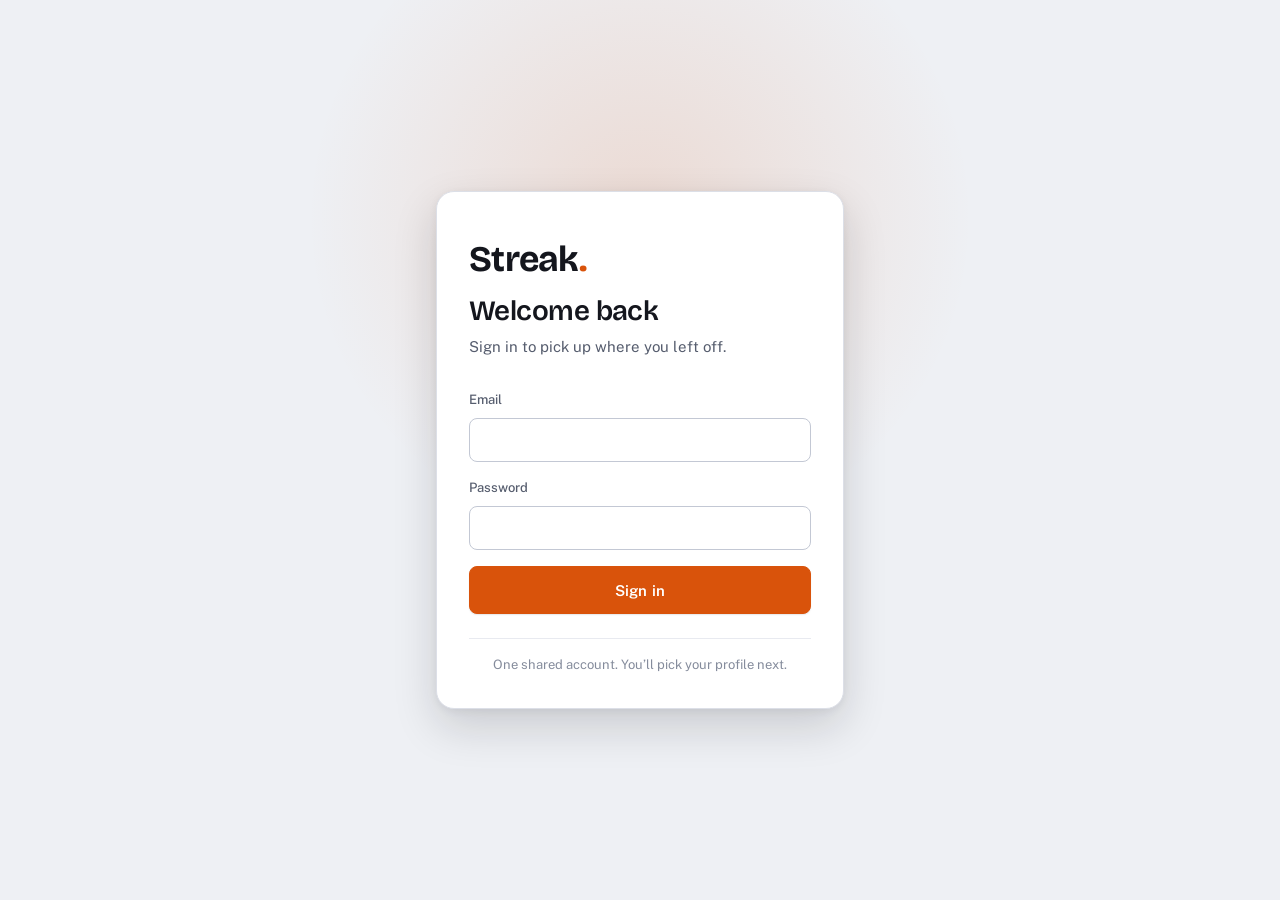
==== commit 2d958687: "Make Streak. feel like a native app on iPhone - No zoom: fields render at 16px on touch screens (--t" ====
--- a/index.html
+++ b/index.html
@@ -2,11 +2,29 @@
 <html lang="en" data-booting>
 <head>
   <meta charset="utf-8" />
-  <meta name="viewport" content="width=device-width, initial-scale=1" />
+  <meta name="viewport" content="width=device-width, initial-scale=1, maximum-scale=1, viewport-fit=cover" />
   <meta name="color-scheme" content="light dark" />
   <meta http-equiv="Cache-Control" content="no-cache" />
   <meta name="description" content="Streak. — habits, finances and a trading journal in one place." />
   <title>Sign in · Streak.</title>
+  <!-- Installable app (Add to Home Screen). Hex values here mirror --bg in
+       tokens.css; the browser reads them before any CSS loads. -->
+  <link rel="manifest" href="manifest.json" />
+  <link rel="icon" type="image/png" sizes="32x32" href="assets/favicon-32.png" />
+  <link rel="apple-touch-icon" href="assets/apple-touch-icon.png" />
+  <meta name="theme-color" content="#eef0f4" media="(prefers-color-scheme: light)" />
+  <meta name="theme-color" content="#0e1017" media="(prefers-color-scheme: dark)" />
+  <meta name="mobile-web-app-capable" content="yes" />
+  <meta name="apple-mobile-web-app-capable" content="yes" />
+  <meta name="apple-mobile-web-app-status-bar-style" content="black-translucent" />
+  <meta name="apple-mobile-web-app-title" content="Streak." />
+  <!-- Opening splash on phones: classic script, so it runs before the first paint. -->
+  <script src="./js/splash.js?v=46"></script>
+  <script>
+    if ('serviceWorker' in navigator) {
+      addEventListener('load', () => navigator.serviceWorker.register('sw.js').catch(() => {}));
+    }
+  </script>
 
   <link rel="preconnect" href="https://fonts.googleapis.com" />
   <link rel="preconnect" href="https://fonts.gstatic.com" crossorigin />
@@ -14,9 +32,9 @@
     href="https://fonts.googleapis.com/css2?family=Bricolage+Grotesque:opsz,wdth,wght@12..96,75..100,400..800&family=JetBrains+Mono:wght@400;500;600&family=Public+Sans:ital,wght@0,400;0,500;0,600;1,400&display=swap"
     rel="stylesheet" />
 
-  <link rel="stylesheet" href="css/tokens.css?v=42" />
-  <link rel="stylesheet" href="css/base.css?v=42" />
-  <link rel="stylesheet" href="css/components.css?v=42" />
+  <link rel="stylesheet" href="css/tokens.css?v=46" />
+  <link rel="stylesheet" href="css/base.css?v=46" />
+  <link rel="stylesheet" href="css/components.css?v=46" />
 </head>
 
 <body class="auth-page">
@@ -65,8 +83,8 @@
   </main>
 
   <script type="module">
-    import { redirectIfSignedIn, signIn, goTo, PICKER_PAGE } from './js/auth.js?v=42';
-    import { showBanner, setBusy } from './js/ui.js?v=42';
+    import { redirectIfSignedIn, signIn, goTo, PICKER_PAGE } from './js/auth.js?v=46';
+    import { showBanner, setBusy } from './js/ui.js?v=46';
 
     // Already signed in? Straight to the picker; the form never renders.
     await redirectIfSignedIn();
--- a/css/tokens.css
+++ b/css/tokens.css
@@ -23,6 +23,9 @@
   --text-2xl: 2.25rem;    /* 36 */
   --text-3xl: 3rem;       /* 48 */
   --text-4xl: 4.25rem;    /* 68 — the streak counter, nothing else */
+  /* The smallest a form field's text may be on a touch screen. Below 16px,
+     iPhone Safari zooms the whole page in on focus and leaves it zoomed. */
+  --text-field-touch: 16px;
 
   --leading-tight: 1.1;
   --leading-snug: 1.35;
@@ -69,12 +72,26 @@
   /* ---------- layout --------------------------------------------------- */
   --page-max: 1180px;
   --page-gutter: var(--space-5);
-  --topbar-height: 60px;
+
+  /* The page runs edge to edge (viewport-fit=cover), so on an iPhone it sits
+     under the notch, the rounded corners and the home bar. These are how much
+     of each edge is covered; 0 everywhere else. */
+  --safe-top: env(safe-area-inset-top, 0px);
+  --safe-right: env(safe-area-inset-right, 0px);
+  --safe-bottom: env(safe-area-inset-bottom, 0px);
+  --safe-left: env(safe-area-inset-left, 0px);
+
+  /* The bar's own row. --topbar-height is the whole bar, notch included; it
+     is what everything pinned below the bar reads, and ui.js overwrites it
+     with the measured height (which is why the bar can't size itself from it). */
+  --topbar-row: 60px;
+  --topbar-height: calc(var(--topbar-row) + var(--safe-top));
 
   --z-base: 1;
   --z-sticky: 100;
   --z-modal: 400;
   --z-toast: 500;
+  --z-splash: 900;    /* the opening splash covers everything, toasts included */
 
   /* ======================================================================
      LIGHT THEME (default)
--- a/css/base.css
+++ b/css/base.css
@@ -20,6 +20,17 @@
      sticky banner set --sticky-top from JS once they know its height; on pages
      without one the fallback is just the top bar. */
   scroll-padding-top: calc(var(--sticky-top, var(--topbar-height)) + var(--space-3));
+
+  /* Behave like an app, not a web page, on a phone:
+     - manipulation: no double-tap zoom, and taps fire without waiting for one.
+     - overscroll none: no rubber-band bounce past either end of the page.
+     - overflow-x clip: a safety net. Nothing should be wider than the screen
+       (each case is fixed at its source), but if something ever is, it can't
+       be dragged into view. clip, not hidden, because hidden would make this
+       a scroll container and break every position: sticky below it. */
+  touch-action: manipulation;
+  overscroll-behavior: none;
+  overflow-x: clip;
 }
 :root[data-theme='dark'] { color-scheme: dark; }
 @media (prefers-color-scheme: dark) {
@@ -36,6 +47,8 @@
   font-synthesis-weight: none;
   -webkit-font-smoothing: antialiased;
   text-rendering: optimizeLegibility;
+  overscroll-behavior: none;
+  overflow-x: clip;
 }
 
 /* The session guard hides the page until auth.js has decided whether this
@@ -121,8 +134,12 @@
   width: 100%;
   max-width: var(--page-max);
   margin-inline: auto;
-  padding-inline: var(--page-gutter);
-  padding-block: var(--space-6) var(--space-9);
+  /* The gutter, or the notch in landscape if that is wider; and room for the
+     home bar under the last thing on the page. */
+  padding-left: max(var(--page-gutter), var(--safe-left));
+  padding-right: max(var(--page-gutter), var(--safe-right));
+  padding-top: var(--space-6);
+  padding-bottom: calc(var(--space-9) + var(--safe-bottom));
 }
 
 .page-head {
@@ -266,6 +283,8 @@
   }
   .btn--icon { width: 44px; }
   .swatch { width: 44px; height: 44px; }
+  /* Field text size on touch screens lives at the very end of
+     components.css: here it lost to the field rules loaded after it. */
   .task-row input[type='checkbox'],
   .rule input[type='checkbox'] {
     width: 24px;
@@ -284,7 +303,7 @@
 @media (max-width: 420px) {
   :root { --page-gutter: var(--space-4); }
 
-  .page { padding-block: var(--space-5) var(--space-8); }
+  .page { padding-top: var(--space-5); padding-bottom: calc(var(--space-8) + var(--safe-bottom)); }
   .page-head { gap: var(--space-3); }
   .page-head h1 { font-size: var(--text-xl); }
 
--- a/css/components.css
+++ b/css/components.css
@@ -196,10 +196,18 @@
 /* Numbers are typed and read in the mono face, same as everywhere else. */
 .input[type='number'],
 .input[type='date'],
+.input[type='time'],
 .input--num {
   font-family: var(--font-mono);
   font-variant-numeric: tabular-nums;
 }
+
+/* iPhone Safari centres date and time values and lets an empty one collapse
+   below the row's height; both read as broken next to a text field. */
+.input[type='date'],
+.input[type='time'] { min-width: 0; -webkit-appearance: none; appearance: none; }
+.input[type='date']::-webkit-date-and-time-value,
+.input[type='time']::-webkit-date-and-time-value { text-align: left; }
 
 .select {
   appearance: none;
@@ -496,8 +504,12 @@
   display: flex;
   align-items: center;
   gap: var(--space-5);
-  height: var(--topbar-height);
-  padding-inline: var(--page-gutter);
+  /* The bar's background runs up behind the status bar and the notch; its
+     contents start below them. */
+  height: calc(var(--topbar-row) + var(--safe-top));
+  padding-top: var(--safe-top);
+  padding-left: max(var(--page-gutter), var(--safe-left));
+  padding-right: max(var(--page-gutter), var(--safe-right));
   background: var(--surface);
   border-bottom: var(--border-width) solid var(--border);
 }
@@ -528,16 +540,33 @@
 }
 
 @media (max-width: 640px) {
-  .topbar { height: auto; padding-block: var(--space-3); }
-  .topbar__inner { flex-wrap: wrap; }
-  .nav { order: 3; width: 100%; overflow-x: auto; }
+  .topbar {
+    height: auto;
+    padding-top: calc(var(--space-3) + var(--safe-top));
+    padding-bottom: var(--space-3);
+  }
+  .topbar__inner { flex-wrap: wrap; min-width: 0; }
+  /* The nav is wider than a phone: it scrolls inside its own row, and a
+     swipe that reaches its end stops there instead of dragging the page. */
+  .nav {
+    order: 3;
+    width: 100%;
+    min-width: 0;
+    overflow-x: auto;
+    overscroll-behavior-x: contain;
+    scrollbar-width: none;
+  }
+  .nav::-webkit-scrollbar { display: none; }
+  .nav a { flex-shrink: 0; white-space: nowrap; }
 }
 
 /* ==========================================================================
    Tables
    ========================================================================== */
 
-.table-wrap { overflow-x: auto; }
+/* Wide tables scroll inside themselves; reaching the edge doesn't hand the
+   swipe on to the page. */
+.table-wrap { overflow-x: auto; overscroll-behavior-x: contain; }
 
 .table {
   width: 100%;
@@ -599,7 +628,14 @@
 
 .modal {
   width: min(480px, calc(100vw - var(--space-5) * 2));
+  /* The reset's `* { margin: 0 }` strips the browser's own centring of a
+     modal dialog, which pinned every modal to the top-left corner. */
+  margin: auto;
   padding: 0;
+  /* A tall modal scrolls inside itself (the browser makes it a scroller);
+     hitting the end mustn't start scrolling the page behind the backdrop. */
+  max-height: calc(100dvh - var(--safe-top) - var(--safe-bottom) - var(--space-6));
+  overscroll-behavior: contain;
   border: var(--border-width) solid var(--border);
   border-radius: var(--radius-lg);
   background: var(--surface);
@@ -638,8 +674,8 @@
 
 .toast-region {
   position: fixed;
-  bottom: var(--space-4);
-  right: var(--space-4);
+  bottom: calc(var(--space-4) + var(--safe-bottom));
+  right: calc(var(--space-4) + var(--safe-right));
   z-index: var(--z-toast);
   display: flex;
   flex-direction: column;
@@ -781,21 +817,28 @@
   display: grid;
   place-items: center;
   min-height: 100dvh;
-  padding: var(--space-5);
+  padding:
+    calc(var(--space-5) + var(--safe-top))
+    calc(var(--space-5) + var(--safe-right))
+    calc(var(--space-5) + var(--safe-bottom))
+    calc(var(--space-5) + var(--safe-left));
   position: relative;
   overflow: hidden;
 }
-/* A single ember behind the card — the only decoration on the page. */
+/* A single ember behind the card — the only decoration on the page.
+   The box is exactly as wide as the page and the glow is sized inside it.
+   It used to be a 120vw square, and iPhone Safari ignores overflow: hidden on
+   <body> for panning: that square was empty space you could drag the login
+   page sideways into. Same glow, same size: radius min(333px, 53vw). */
 .auth-page::before {
   content: '';
   position: absolute;
   top: -18vh;
-  left: 50%;
-  width: min(760px, 120vw);
-  aspect-ratio: 1;
-  transform: translateX(-50%);
-  background: radial-gradient(circle,
-    rgb(var(--accent-rgb) / 0.14), transparent 62%);
+  left: 0;
+  right: 0;
+  height: min(760px, 120vw);
+  background: radial-gradient(circle min(333px, 53vw) at 50% 50%,
+    rgb(var(--accent-rgb) / 0.14), transparent);
   pointer-events: none;
 }
 
@@ -836,7 +879,11 @@
   display: grid;
   place-items: center;
   min-height: 100dvh;
-  padding: var(--space-6) var(--space-5);
+  padding:
+    calc(var(--space-6) + var(--safe-top))
+    calc(var(--space-5) + var(--safe-right))
+    calc(var(--space-6) + var(--safe-bottom))
+    calc(var(--space-5) + var(--safe-left));
 }
 .picker__inner { width: min(760px, 100%); }
 .picker__head { text-align: center; margin-bottom: var(--space-7); }
@@ -1042,12 +1089,12 @@
 .chat-panel {
   position: fixed;
   top: calc(var(--topbar-height) + var(--space-3));
-  right: var(--page-gutter);
+  right: max(var(--page-gutter), var(--safe-right));
   z-index: var(--z-modal);
   display: flex;
   flex-direction: column;
   width: min(390px, calc(100vw - var(--space-4) * 2));
-  height: min(560px, calc(100dvh - var(--topbar-height) - var(--space-6)));
+  height: min(560px, calc(100dvh - var(--topbar-height) - var(--space-6) - var(--safe-bottom)));
   overflow: hidden;
   background: var(--surface);
   border: var(--border-width) solid var(--border-strong);
@@ -1093,6 +1140,7 @@
 
 .chat-panel__tabs {
   display: flex;
+  overscroll-behavior-x: contain;
   gap: var(--space-1);
   padding: var(--space-2) var(--space-3);
   border-bottom: var(--border-width) solid var(--border-subtle);
@@ -1116,6 +1164,7 @@
 .chat-panel__thread {
   flex: 1 1 auto;
   overflow-y: auto;
+  overscroll-behavior: contain;
   display: flex;
   flex-direction: column;
   gap: var(--space-2);
@@ -1957,7 +2006,9 @@
 
 /* ---- compare picker ------------------------------------------------------ */
 
-.picker {
+/* Not `.picker`: that is the profile picker's <body>, and sharing the name
+   turned the profiles page into a row of 260px columns on wide screens. */
+.compare-picker {
   display: grid;
   gap: var(--space-5);
   grid-template-columns: repeat(auto-fit, minmax(min(260px, 100%), 1fr));
@@ -2223,7 +2274,7 @@
    ========================================================================== */
 
 .calm { --duration-base: 260ms; --duration-slow: 460ms; }
-.calm .page { padding-block: var(--space-7) var(--space-9); }
+.calm .page { padding-top: var(--space-7); padding-bottom: calc(var(--space-9) + var(--safe-bottom)); }
 .calm .stack-lg { gap: var(--space-6); }
 
 .card--calm {
@@ -3290,7 +3341,7 @@
 
 /* A year of check-ins, GitHub style. Scrolls rather than squeezing. */
 .contrib { display: flex; flex-direction: column; gap: var(--space-2); }
-.contrib__scroll { overflow-x: auto; padding-bottom: var(--space-1); }
+.contrib__scroll { overflow-x: auto; overscroll-behavior-x: contain; padding-bottom: var(--space-1); }
 .contrib__grid {
   display: grid;
   grid-auto-flow: column;
@@ -4143,7 +4194,8 @@
 
   /* One tight row: icon + name | menu | check | chevron. The details (streak
      stats, week row, year heatmap) drop to their own full-width grid rows,
-     so the collapsed card is exactly one 56px line. */
+     so the collapsed card is one 56px row (a little taller when a long name
+     takes its second line). */
   .habit-card {
     display: grid;
     grid-template-columns: auto minmax(0, 1fr) auto auto auto;
@@ -4176,13 +4228,20 @@
     align-items: center;
     min-width: 0;
   }
+  /* Two lines before anything is cut: "4h Deep work…" told you nothing.
+     A name longer than two lines ends in an ellipsis on the second. */
   .habit-card__name {
     flex: 1;
     min-width: 0;
     font-size: var(--text-base);
+    line-height: var(--leading-snug);
+    white-space: normal;
+    overflow-wrap: anywhere;
+    display: -webkit-box;
+    -webkit-box-orient: vertical;
+    -webkit-line-clamp: 2;
+    line-clamp: 2;
     overflow: hidden;
-    text-overflow: ellipsis;
-    white-space: nowrap;
   }
   .habit-card__target { display: none; }
   .card-menu { grid-column: 3; }
@@ -4305,3 +4364,840 @@
     }
   }
 }
+
+/* ==========================================================================
+   Tasks — voice notes
+   ========================================================================== */
+
+.task-card__actions { display: flex; align-items: center; gap: var(--space-1); }
+.mic-button svg { width: 18px; height: 18px; }
+
+/* Its own line under the title, indented past the checkbox (22px + the gap)
+   so it still reads as belonging to the task. */
+.task-card:has(.task-card__extras) { flex-wrap: wrap; row-gap: 0; }
+/* Zero basis, or a long title's natural width would wrap the buttons too. */
+.task-card:has(.task-card__extras) .task-card__body { flex-basis: 0; }
+.task-card__extras {
+  display: flex;
+  flex: 1 1 100%;
+  flex-direction: column;
+  gap: var(--space-2);
+  min-width: 0;
+  padding-left: calc(22px + var(--space-4));
+}
+@media (max-width: 420px) { .task-card__extras { padding-left: 0; } }
+
+.voice-notes {
+  display: flex;
+  flex-direction: column;
+  gap: var(--space-2);
+  margin-top: var(--space-1);
+  padding: 0;
+  list-style: none;
+  /* Narrow lists rearrange the note (see the @container rule below). */
+  container-type: inline-size;
+}
+
+/* A voice message the way chat apps draw one: play, a waveform that fills as
+   it plays, the time under it, the speed pill. Download and delete sit
+   outside the bubble because they act on the file, not the playback. */
+.voice-note {
+  display: flex;
+  align-items: center;
+  gap: var(--space-1);
+  max-width: 26rem;
+}
+
+.voice-note__bubble {
+  flex: 1 1 auto;
+  min-width: 0;
+  display: grid;
+  grid-template-columns: auto minmax(0, 1fr) auto;
+  grid-template-areas:
+    'play wave speed'
+    'play time speed';
+  align-items: center;
+  column-gap: var(--space-3);
+  padding: var(--space-2) var(--space-3) var(--space-2) var(--space-2);
+  border: var(--border-width) solid var(--border);
+  border-radius: var(--radius-lg);
+  background: var(--surface-2);
+}
+
+.voice-note__play {
+  grid-area: play;
+  position: relative;
+  display: grid;
+  place-items: center;
+  width: 36px;
+  height: 36px;
+  border-radius: 50%;
+  background: var(--accent);
+  color: var(--text-on-accent);
+  transition: transform var(--duration-fast) var(--ease-out);
+}
+.voice-note__play:active { transform: scale(0.94); }
+.voice-note__glyph { width: 16px; height: 16px; }
+.voice-note__glyph--pause,
+.voice-note[data-state='playing'] .voice-note__glyph--play { display: none; }
+.voice-note[data-state='playing'] .voice-note__glyph--pause { display: block; }
+
+/* The slider. touch-action: none, or iPhone Safari reads a drag along it as
+   a scroll and cancels the pointer halfway. */
+.voice-note__wave {
+  grid-area: wave;
+  position: relative;
+  height: 26px;
+  touch-action: none;
+  cursor: pointer;
+  -webkit-tap-highlight-color: transparent;
+  -webkit-user-select: none;
+  user-select: none;
+}
+/* The hit area is taller than the bars, so a finger doesn't have to land on
+   a 26px strip. */
+.voice-note__wave::after {
+  content: '';
+  position: absolute;
+  inset: -9px 0;
+}
+
+/* Larger than the waveform by the knob's reach, so a knob at either end
+   isn't cut in half, while anything further out is clipped. */
+.voice-note__track {
+  position: absolute;
+  inset: -11px;
+  overflow: hidden;
+  pointer-events: none;
+}
+
+.voice-note__bars {
+  position: absolute;
+  inset: 11px;
+  display: flex;
+  align-items: center;
+  justify-content: space-between;
+  gap: 1px;
+  pointer-events: none;
+}
+.voice-note__bar {
+  flex: 0 1 2px;
+  min-width: 1px;
+  border-radius: var(--radius-pill);
+  background: var(--text-faint);
+}
+.voice-note__wave[data-placeholder='true'] .voice-note__bars:not(.voice-note__bars--played) .voice-note__bar {
+  opacity: 0.55;
+}
+/* Clipped to the played part by tasks.js, one property per frame. */
+.voice-note__bars--played { clip-path: inset(0 100% 0 0); }
+.voice-note__bars--played .voice-note__bar { background: var(--accent); }
+
+/* Spans the waveform, so translateX(n%) of its own width lands the knob at
+   n% of the waveform. */
+.voice-note__head {
+  position: absolute;
+  inset: 11px;
+  pointer-events: none;
+}
+.voice-note__knob {
+  position: absolute;
+  top: 50%;
+  left: 0;
+  width: 12px;
+  height: 12px;
+  margin: -6px 0 0 -6px;
+  border-radius: 50%;
+  background: var(--accent);
+  box-shadow: 0 0 0 2px var(--surface-2);
+  transition: transform var(--duration-fast) var(--ease-out);
+}
+.voice-note[data-dragging='true'] .voice-note__knob { transform: scale(1.35); }
+
+.voice-note__time {
+  grid-area: time;
+  padding-top: 3px;
+  font-family: var(--font-mono);
+  font-size: var(--text-xs);
+  font-variant-numeric: tabular-nums;
+  line-height: 1;
+  color: var(--text-muted);
+}
+
+.voice-note__speed {
+  grid-area: speed;
+  position: relative;
+  min-width: 34px;
+  height: 24px;
+  padding-inline: var(--space-2);
+  border-radius: var(--radius-pill);
+  background: var(--surface);
+  border: var(--border-width) solid var(--border);
+  font-family: var(--font-mono);
+  font-size: var(--text-xs);
+  font-weight: var(--weight-semibold);
+  font-variant-numeric: tabular-nums;
+  color: var(--text-muted);
+}
+
+.voice-note__tools { display: flex; flex-shrink: 0; }
+.voice-note__tool {
+  position: relative;
+  display: grid;
+  place-items: center;
+  width: 32px;
+  height: 32px;
+  border-radius: 50%;
+  color: var(--text-faint);
+  transition: color var(--duration-fast) var(--ease-out), background var(--duration-fast) var(--ease-out);
+}
+.voice-note__tool svg { width: 18px; height: 18px; }
+.voice-note__tool[aria-busy='true'] { color: var(--text-muted); cursor: progress; }
+.voice-note__tool[aria-busy='true'] svg { display: none; }
+.voice-note__tool[aria-busy='true']::after {
+  content: '';
+  width: 15px;
+  height: 15px;
+  border: 2px solid currentColor;
+  border-right-color: transparent;
+  border-radius: 50%;
+  animation: spin 620ms linear infinite;
+}
+
+@media (hover: hover) and (pointer: fine) {
+  .voice-note__tool:hover { color: var(--text); background: var(--surface-2); }
+  .voice-note__tool--delete:hover { color: var(--negative); background: var(--negative-soft); }
+  .voice-note__speed:hover { color: var(--text); }
+}
+
+.voice-note__play:focus-visible,
+.voice-note__speed:focus-visible,
+.voice-note__tool:focus-visible { outline: 2px solid var(--focus); outline-offset: 2px; }
+.voice-note__wave:focus-visible { outline: 2px solid var(--focus); outline-offset: 6px; border-radius: var(--radius-sm); }
+
+/* Phones: every target at least 44px. Play and speed grow their hit area
+   rather than their size, so the waveform keeps its width. */
+@media (pointer: coarse) {
+  .voice-note__play { width: 40px; height: 40px; }
+  .voice-note__play::after { content: ''; position: absolute; inset: -2px; }
+  .voice-note__glyph { width: 18px; height: 18px; }
+  .voice-note__speed::after { content: ''; position: absolute; inset: -11px -6px; }
+  .voice-note__tool { width: 44px; height: 44px; }
+  .voice-note__tool svg { width: 20px; height: 20px; }
+}
+
+/* A phone-width list: with download and delete beside the bubble, the
+   waveform was left ~55px. So the whole note becomes the bubble, and the
+   controls drop to a second row under the waveform:
+
+     ▶  ▁▃▅▇▅▃▁▃▅▇▅▃▁▃▅▇▅▃▁
+        0:12      1×  ⤓  ✕
+
+   The bubble and tools wrappers step aside (display: contents) so their
+   children land in the note's own grid. */
+@container (max-width: 380px) {
+  .voice-note {
+    display: grid;
+    grid-template-columns: auto minmax(0, 1fr) auto auto auto;
+    grid-template-areas:
+      'play wave wave     wave     wave'
+      'play time speed    download delete';
+    align-items: center;
+    column-gap: var(--space-2);
+    row-gap: 6px;
+    max-width: none;
+    padding: var(--space-3) var(--space-1) 0 var(--space-2);
+    border: var(--border-width) solid var(--border);
+    border-radius: var(--radius-lg);
+    background: var(--surface-2);
+  }
+  .voice-note__bubble,
+  .voice-note__tools { display: contents; }
+  .voice-note__play { margin-right: var(--space-1); }
+  .voice-note__wave { margin-right: var(--space-3); }
+  /* Taller upwards than downwards, so it never overlaps the row of buttons. */
+  .voice-note__wave::after { inset: -12px 0 -6px; }
+  .voice-note__time { padding-top: 0; }
+  .voice-note__speed { justify-self: end; }
+  .voice-note__tool--download { grid-area: download; }
+  .voice-note__tool--delete { grid-area: delete; }
+}
+
+/* Recording is the one place red means something other than money: it is the
+   universal "the microphone is live" signal, and it must not be missed. */
+.task-card[data-recording='true'] { border-color: rgb(var(--negative-rgb) / 0.5); }
+
+.recorder {
+  display: flex;
+  flex-wrap: wrap;
+  align-items: center;
+  gap: var(--space-2) var(--space-3);
+  margin-top: var(--space-2);
+  padding: var(--space-2) var(--space-3);
+  border-radius: var(--radius-sm);
+  background: var(--negative-soft);
+  font-size: var(--text-sm);
+}
+.recorder--saving { background: var(--surface-2); color: var(--text-muted); }
+.recorder__label { color: var(--text-muted); }
+.recorder__dot {
+  width: 10px;
+  height: 10px;
+  flex-shrink: 0;
+  border-radius: 50%;
+  background: var(--negative);
+  animation: recorder-pulse 1.2s var(--ease-in-out) infinite;
+}
+@keyframes recorder-pulse { 50% { opacity: 0.35; transform: scale(0.8); } }
+.recorder__clock { font-family: var(--font-mono); font-variant-numeric: tabular-nums; }
+.recorder__cap { color: var(--text-faint); }
+.recorder__track {
+  flex: 1 1 60px;
+  min-width: 60px;
+  height: 4px;
+  overflow: hidden;
+  border-radius: var(--radius-pill);
+  background: var(--track);
+}
+.recorder__fill {
+  display: block;
+  height: 100%;
+  background: var(--negative);
+  transition: width 200ms linear;
+}
+.recorder__buttons { display: flex; gap: var(--space-2); }
+
+@media (max-width: 420px) {
+  .recorder__buttons { flex: 1 1 100%; }
+  .recorder__buttons .btn { flex: 1 1 0; }
+}
+
+/* ==========================================================================
+   Planner
+   ========================================================================== */
+
+/* ---- the week ------------------------------------------------------------ */
+
+.planner-week { display: flex; flex-direction: column; gap: var(--space-4); }
+
+.planner-week__head { display: flex; align-items: center; gap: var(--space-2); }
+.planner-week__head .btn--icon { font-size: var(--text-lg); }
+.planner-week__heading {
+  display: flex;
+  flex: 1 1 auto;
+  flex-direction: column;
+  align-items: center;
+  min-width: 0;
+  text-align: center;
+}
+.planner-week__relative {
+  font-size: var(--text-2xs);
+  font-weight: var(--weight-semibold);
+  letter-spacing: var(--tracking-caps);
+  text-transform: uppercase;
+  color: var(--accent);
+}
+.planner-week__label { font-size: var(--text-md); }
+/* Hidden on today, but it keeps its room so the heading doesn't jump. */
+.planner-week__today[hidden] { display: inline-flex; visibility: hidden; }
+
+.planner-week__days {
+  display: grid;
+  grid-template-columns: repeat(7, minmax(0, 1fr));
+  gap: var(--space-2);
+  /* Vertical scroll stays the page's; a horizontal swipe turns the week. */
+  touch-action: pan-y;
+}
+
+.planner-tile {
+  display: flex;
+  flex-direction: column;
+  align-items: center;
+  gap: 2px;
+  min-width: 0;
+  min-height: 76px;
+  padding: var(--space-2) var(--space-1);
+  border: 1.5px solid transparent;
+  border-radius: var(--radius-md);
+  background: var(--surface-2);
+  color: var(--text);
+  -webkit-tap-highlight-color: transparent;
+  transition:
+    background var(--duration-fast) var(--ease-out),
+    border-color var(--duration-fast) var(--ease-out),
+    transform var(--duration-fast) var(--ease-out);
+}
+.planner-tile:active { transform: scale(0.97); }
+@media (hover: hover) { .planner-tile:hover { border-color: var(--border-strong); } }
+.planner-tile:focus-visible { outline: 2px solid var(--focus); outline-offset: 2px; }
+
+.planner-tile__dow {
+  font-size: var(--text-2xs);
+  font-weight: var(--weight-medium);
+  letter-spacing: var(--tracking-wide);
+  text-transform: uppercase;
+  color: var(--text-faint);
+}
+.planner-tile__date {
+  font-family: var(--font-mono);
+  font-size: var(--text-lg);
+  font-weight: var(--weight-semibold);
+  font-variant-numeric: tabular-nums;
+  line-height: var(--leading-tight);
+}
+
+/* Today is told by its colour; the open day by its fill. They can be apart. */
+.planner-tile[aria-current='date'] .planner-tile__dow,
+.planner-tile[aria-current='date'] .planner-tile__date { color: var(--accent); }
+.planner-tile[aria-current='date'] { border-color: rgb(var(--accent-rgb) / 0.45); }
+
+.planner-tile[aria-pressed='true'] {
+  border-color: var(--accent);
+  background: var(--accent);
+  color: var(--text-on-accent);
+  box-shadow: var(--shadow-accent);
+}
+.planner-tile[aria-pressed='true'] .planner-tile__dow,
+.planner-tile[aria-pressed='true'] .planner-tile__date { color: inherit; }
+
+.planner-tile__marks {
+  display: flex;
+  flex-wrap: wrap;
+  justify-content: center;
+  align-items: center;
+  gap: 3px;
+  min-height: 8px;
+  margin-top: var(--space-1);
+}
+.planner-tile__dot {
+  width: 6px;
+  height: 6px;
+  border-radius: 50%;
+  background: var(--event);
+}
+.planner-tile__dot--task {
+  background: transparent;
+  border: 1.5px solid var(--text-faint);
+}
+/* On the filled tile an ember dot would vanish into the fill, so the dots
+   drop their colours there and count instead; the day below has the colours. */
+.planner-tile[aria-pressed='true'] .planner-tile__dot { background: currentColor; }
+.planner-tile[aria-pressed='true'] .planner-tile__dot--task { background: transparent; border-color: currentColor; }
+.planner-tile__more {
+  font-family: var(--font-mono);
+  font-size: 0.5625rem;
+  line-height: 1;
+  opacity: 0.8;
+}
+
+.planner-tile__peek { display: none; }
+
+/* Wide enough to name things: the dots give way to the first few events. */
+@media (min-width: 760px) {
+  .planner-tile {
+    align-items: stretch;
+    min-height: 136px;
+    padding: var(--space-3);
+    text-align: left;
+  }
+  .planner-tile__marks { display: none; }
+  .planner-tile__peek {
+    display: flex;
+    flex-direction: column;
+    gap: 3px;
+    margin-top: var(--space-2);
+    min-width: 0;
+  }
+  /* A filled tile this size is a lot of ember; the wide one goes soft. */
+  .planner-tile[aria-pressed='true'] {
+    background: var(--accent-soft);
+    color: var(--text);
+    box-shadow: none;
+  }
+  .planner-tile[aria-pressed='true'] .planner-tile__dow,
+  .planner-tile[aria-pressed='true'] .planner-tile__date { color: var(--accent); }
+}
+
+.planner-tile__event {
+  display: flex;
+  gap: 6px;
+  min-width: 0;
+  padding: 2px 6px;
+  border-left: 2px solid var(--event);
+  border-radius: var(--radius-xs);
+  background: color-mix(in srgb, var(--event) 16%, var(--surface));
+  font-size: var(--text-2xs);
+  color: var(--text);
+}
+.planner-tile__time {
+  flex-shrink: 0;
+  font-family: var(--font-mono);
+  font-variant-numeric: tabular-nums;
+  color: var(--text-muted);
+}
+.planner-tile__title { overflow: hidden; text-overflow: ellipsis; white-space: nowrap; }
+.planner-tile__overflow { padding-left: 8px; font-size: var(--text-2xs); color: var(--text-faint); }
+
+/* ---- the day ------------------------------------------------------------- */
+
+.planner-day { display: flex; flex-direction: column; gap: var(--space-4); }
+.planner-day__head {
+  display: flex;
+  align-items: flex-start;
+  justify-content: space-between;
+  gap: var(--space-3);
+}
+.planner-day__title { font-size: var(--text-lg); }
+.planner-day__summary { font-size: var(--text-sm); color: var(--text-muted); }
+.planner-day__empty { font-size: var(--text-sm); color: var(--text-muted); }
+
+.link-button {
+  color: var(--accent);
+  font-weight: var(--weight-medium);
+  text-decoration: underline;
+  text-decoration-thickness: 1px;
+  text-underline-offset: 2px;
+}
+
+.planner-tasks {
+  display: flex;
+  flex-direction: column;
+  gap: var(--space-1);
+  padding: var(--space-3) var(--space-4);
+  border-radius: var(--radius-md);
+  background: var(--surface-2);
+}
+.planner-tasks__label {
+  display: flex;
+  align-items: baseline;
+  justify-content: space-between;
+  gap: var(--space-3);
+  font-size: var(--text-2xs);
+  font-weight: var(--weight-semibold);
+  letter-spacing: var(--tracking-caps);
+  text-transform: uppercase;
+  color: var(--text-faint);
+}
+.planner-tasks__link { font-size: var(--text-xs); letter-spacing: normal; text-transform: none; }
+.planner-tasks__list { display: flex; flex-direction: column; padding: 0; list-style: none; }
+.planner-task__row {
+  display: flex;
+  align-items: center;
+  gap: var(--space-3);
+  min-height: 40px;
+  cursor: pointer;
+}
+.planner-task input[type='checkbox'] {
+  width: 20px;
+  height: 20px;
+  flex-shrink: 0;
+  accent-color: var(--accent);
+  cursor: pointer;
+}
+.planner-task__title { flex: 1 1 auto; min-width: 0; overflow-wrap: anywhere; }
+.planner-task[data-done='true'] .planner-task__title { color: var(--text-faint); text-decoration: line-through; }
+/* The dot is never alone — the word is right beside it. */
+.planner-task__priority {
+  display: inline-flex;
+  align-items: center;
+  gap: 5px;
+  flex-shrink: 0;
+  font-size: var(--text-2xs);
+  color: var(--text-faint);
+}
+.planner-task__priority::before {
+  content: '';
+  width: 6px;
+  height: 6px;
+  border-radius: 50%;
+  background: var(--neutral);
+}
+.planner-task[data-priority='medium'] .planner-task__priority::before { background: var(--warning); }
+.planner-task[data-priority='high'] .planner-task__priority::before { background: var(--negative); }
+
+/* ---- the hours ----------------------------------------------------------- */
+
+/* Its own scroller, so the day's heading and the add button stay in reach
+   while you move through the hours. */
+.planner-hours {
+  --hour: 56px;
+  --gutter: 58px;
+  position: relative;
+  height: min(68dvh, 680px);
+  overflow-y: auto;
+  overscroll-behavior: contain;
+  border: var(--border-width) solid var(--border);
+  border-radius: var(--radius-md);
+  background: var(--surface);
+}
+.planner-hours__loading { display: flex; flex-direction: column; gap: var(--space-4); padding: var(--space-4); }
+.planner-hours .empty { margin: var(--space-4); }
+
+.planner-hours__grid { position: relative; height: calc(var(--hour) * 24); }
+.planner-hours__grid::before {
+  content: '';
+  position: absolute;
+  inset-block: 0;
+  left: var(--gutter);
+  width: 1px;
+  background: var(--border-subtle);
+}
+
+.planner-slot {
+  position: absolute;
+  top: calc(var(--h) * var(--hour));
+  left: 0;
+  right: 0;
+  height: var(--hour);
+  border-top: var(--border-width) solid var(--border-subtle);
+  text-align: left;
+  -webkit-tap-highlight-color: transparent;
+}
+@media (hover: hover) { .planner-slot:hover { background: var(--hover-wash); } }
+.planner-slot:active { background: var(--press-wash); }
+.planner-slot:focus-visible { outline: 2px solid var(--focus); outline-offset: -2px; }
+.planner-slot__label {
+  position: absolute;
+  top: 4px;
+  left: 0;
+  width: var(--gutter);
+  padding-right: var(--space-2);
+  font-family: var(--font-mono);
+  font-size: var(--text-2xs);
+  font-variant-numeric: tabular-nums;
+  text-align: right;
+  white-space: nowrap;
+  color: var(--text-faint);
+}
+
+.planner-events {
+  position: absolute;
+  inset-block: 0;
+  left: calc(var(--gutter) + 4px);
+  right: 6px;
+  z-index: 2;
+  pointer-events: none;
+}
+
+/* Geometry is all CSS: JS only says where it starts, how long it lasts, and
+   which of how many columns it takes. */
+.planner-event {
+  position: absolute;
+  top: calc(var(--start) * var(--hour) + 1px);
+  left: calc(var(--col) / var(--cols) * 100%);
+  width: calc(100% / var(--cols) - 3px);
+  height: calc(var(--length) * var(--hour) - 2px);
+  display: flex;
+  flex-direction: column;
+  align-items: flex-start;
+  gap: 1px;
+  overflow: hidden;
+  padding: 4px var(--space-2);
+  border-left: 3px solid var(--event);
+  border-radius: var(--radius-sm);
+  background: color-mix(in srgb, var(--event) 18%, var(--surface));
+  box-shadow: var(--shadow-sm);
+  color: var(--text);
+  text-align: left;
+  pointer-events: auto;
+  -webkit-tap-highlight-color: transparent;
+  transition: background var(--duration-fast) var(--ease-out);
+}
+@media (hover: hover) { .planner-event:hover { background: color-mix(in srgb, var(--event) 28%, var(--surface)); } }
+.planner-event:active { background: color-mix(in srgb, var(--event) 32%, var(--surface)); }
+.planner-event:focus-visible { z-index: 3; outline: 2px solid var(--focus); outline-offset: 1px; }
+
+.planner-event__title {
+  display: -webkit-box;
+  max-width: 100%;
+  overflow: hidden;
+  -webkit-box-orient: vertical;
+  -webkit-line-clamp: 2;
+  font-size: var(--text-sm);
+  font-weight: var(--weight-semibold);
+  line-height: var(--leading-snug);
+  overflow-wrap: anywhere;
+}
+.planner-event__time {
+  font-family: var(--font-mono);
+  font-size: var(--text-2xs);
+  font-variant-numeric: tabular-nums;
+  white-space: nowrap;
+  color: var(--text-muted);
+}
+.planner-event--short {
+  flex-direction: row;
+  align-items: center;
+  gap: 6px;
+  padding-block: 2px;
+}
+.planner-event--short .planner-event__title {
+  display: block;
+  min-width: 0;
+  text-overflow: ellipsis;
+  white-space: nowrap;
+}
+
+.planner-now {
+  position: absolute;
+  top: calc(var(--start, 0) * var(--hour));
+  left: var(--gutter);
+  right: 0;
+  z-index: 4;
+  height: 2px;
+  background: var(--accent);
+  pointer-events: none;
+}
+.planner-now::before {
+  content: '';
+  position: absolute;
+  top: -4px;
+  left: -5px;
+  width: 10px;
+  height: 10px;
+  border-radius: 50%;
+  background: var(--accent);
+}
+.planner-now[hidden] { display: none; }
+
+/* ---- the modal ----------------------------------------------------------- */
+
+.planner-times { display: grid; grid-template-columns: repeat(2, minmax(0, 1fr)); gap: var(--space-3); }
+.planner-modal__delete { margin-right: auto; }
+.planner-modal__delete[hidden] { display: none; }
+
+@media (max-width: 420px) {
+  .planner-week__days { gap: 4px; }
+  .planner-tile { min-height: 68px; padding-inline: 2px; }
+  .planner-tile__date { font-size: var(--text-md); }
+  .planner-day__title { font-size: var(--text-md); }
+  .planner-hours { --hour: 52px; --gutter: 48px; height: 62dvh; }
+  .planner-tasks { padding-inline: var(--space-3); }
+}
+
+/* ==========================================================================
+   Opening splash (js/splash.js)
+   Phones only, once per launch. Every delay is offset by --splash-at, which
+   splash.js sets negative on the pages after the first, so a redirect picks
+   the animation up mid-flight instead of restarting it.
+
+     120–875ms    letters rise, 55ms apart
+     700–1260ms   the dot falls, lands with a squash, settles with one bounce
+     1040–1500ms  the streak line draws under the word
+     1550–1900ms  the splash fades into the page (TOTAL in splash.js)
+   ========================================================================== */
+
+.splash {
+  --splash-at: 0ms;
+  position: fixed;
+  inset: 0;
+  z-index: var(--z-splash);
+  display: grid;
+  place-items: center;
+  /* <body> is visibility:hidden while [data-booting]; the splash must not be. */
+  visibility: visible;
+  background: var(--bg);
+  color: var(--text);
+  user-select: none;
+  -webkit-user-select: none;
+  -webkit-tap-highlight-color: transparent;
+  touch-action: none;
+  animation: splash-out 350ms var(--ease-out) calc(var(--splash-at) + 1550ms) forwards;
+}
+
+.splash__word {
+  position: relative;
+  display: inline-flex;
+  align-items: baseline;
+  padding-bottom: 0.28em;
+  font-family: var(--font-display);
+  font-weight: var(--weight-bold);
+  font-size: clamp(3.25rem, 17vw, 5rem);
+  line-height: 1;
+  letter-spacing: var(--tracking-tight);
+}
+
+.splash__letter,
+.splash__dot,
+.splash__dot-fall { display: inline-block; }
+
+.splash__letter {
+  animation: splash-rise 480ms var(--ease-out) calc(var(--splash-at) + 120ms + var(--i) * 55ms) both;
+}
+
+/* Two elements so the fade and the fall get their own curves: the fade is
+   quick and early, the fall accelerates the whole way down. */
+.splash__dot {
+  color: var(--accent);
+  animation: splash-appear 160ms var(--ease-out) calc(var(--splash-at) + 700ms) both;
+}
+.splash__dot-fall {
+  transform-origin: 50% 100%;
+  animation: splash-drop 560ms linear calc(var(--splash-at) + 700ms) both;
+}
+
+.splash__line {
+  position: absolute;
+  left: 0;
+  right: 0;
+  bottom: 0.06em;
+  height: 0.09em;
+  border-radius: var(--radius-pill);
+  background: var(--accent);
+  transform-origin: left center;
+  animation: splash-draw 460ms var(--ease-in-out) calc(var(--splash-at) + 1040ms) both;
+}
+
+@keyframes splash-rise {
+  from { opacity: 0; transform: translateY(0.42em); }
+}
+@keyframes splash-appear {
+  from { opacity: 0; }
+}
+/* Gravity, so the curve changes per segment: easeInQuad on the way down
+   (cubic-bezier(0.11, 0, 0.5, 0)), easeOutCubic on the rebound
+   (cubic-bezier(0.33, 1, 0.68, 1)). The squash on impact is what sells the
+   landing; keep it small or it turns cartoonish. */
+@keyframes splash-drop {
+  0% {
+    transform: translateY(-1.15em) scale(1, 1);
+    animation-timing-function: cubic-bezier(0.11, 0, 0.5, 0);
+  }
+  55% {
+    transform: translateY(0) scale(1.12, 0.88);
+    animation-timing-function: cubic-bezier(0.33, 1, 0.68, 1);
+  }
+  77% {
+    transform: translateY(-0.14em) scale(0.97, 1.04);
+    animation-timing-function: cubic-bezier(0.11, 0, 0.5, 0);
+  }
+  100% { transform: translateY(0) scale(1, 1); }
+}
+@keyframes splash-draw {
+  from { transform: scaleX(0); }
+}
+@keyframes splash-out {
+  to { opacity: 0; visibility: hidden; }
+}
+
+/* splash.js already stays away in this case; this covers a page that turns
+   the attribute on after the script ran. */
+@media (prefers-reduced-motion: reduce) {
+  :root[data-motion='system'] .splash { display: none; }
+}
+
+/* ==========================================================================
+   Form fields on touch screens — keep this last in the file
+   iPhone Safari zooms the whole page in on any field under 16px and leaves it
+   zoomed when you're done, which is most of what made the app feel like a web
+   page. The rule used to live in base.css, where every field rule loaded after
+   it (.input at 15px, the inline Settings fields at 13px) quietly won. Here it
+   comes last, and :root raises it above any single-class field rule, so
+   nothing can undercut it. Desktop sizes are untouched.
+   ========================================================================== */
+
+@media (pointer: coarse) {
+  :root :is(input, select, textarea, .input, .select, .textarea) {
+    font-size: var(--text-field-touch);
+  }
+}
